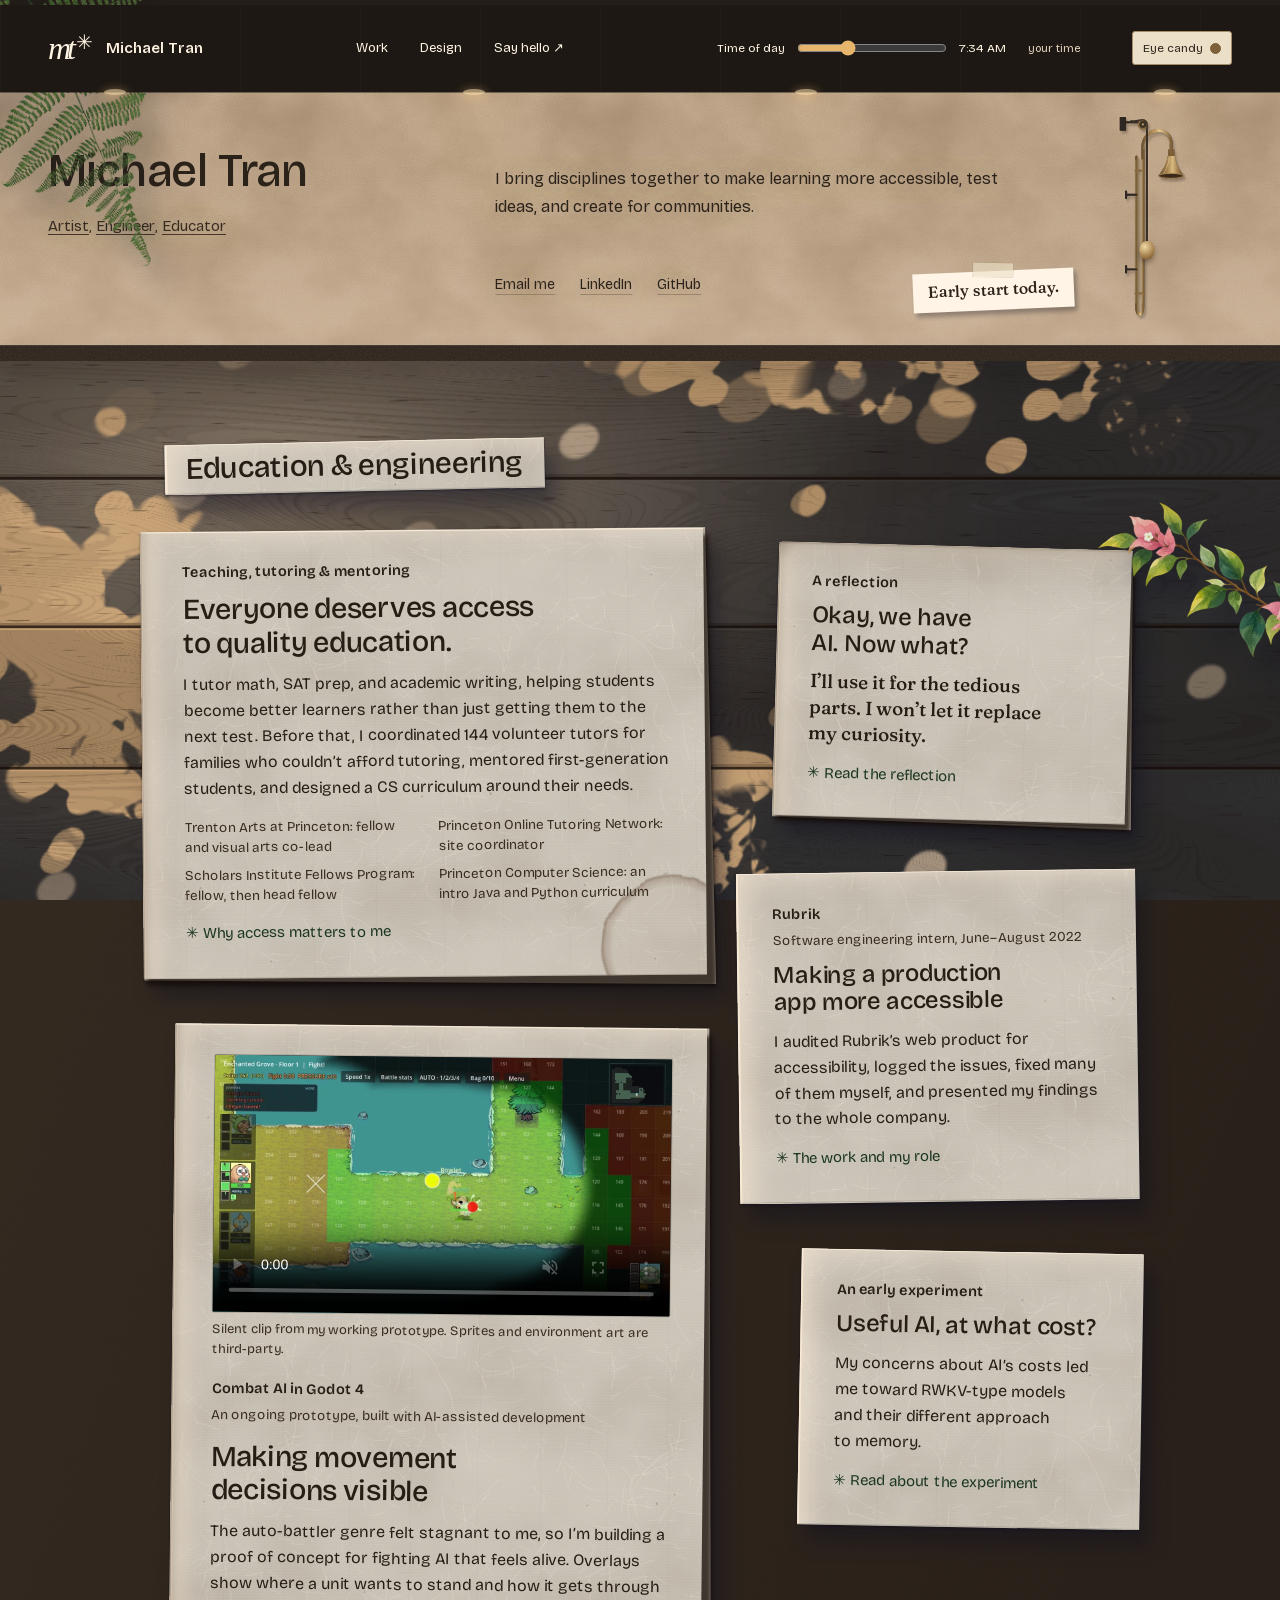
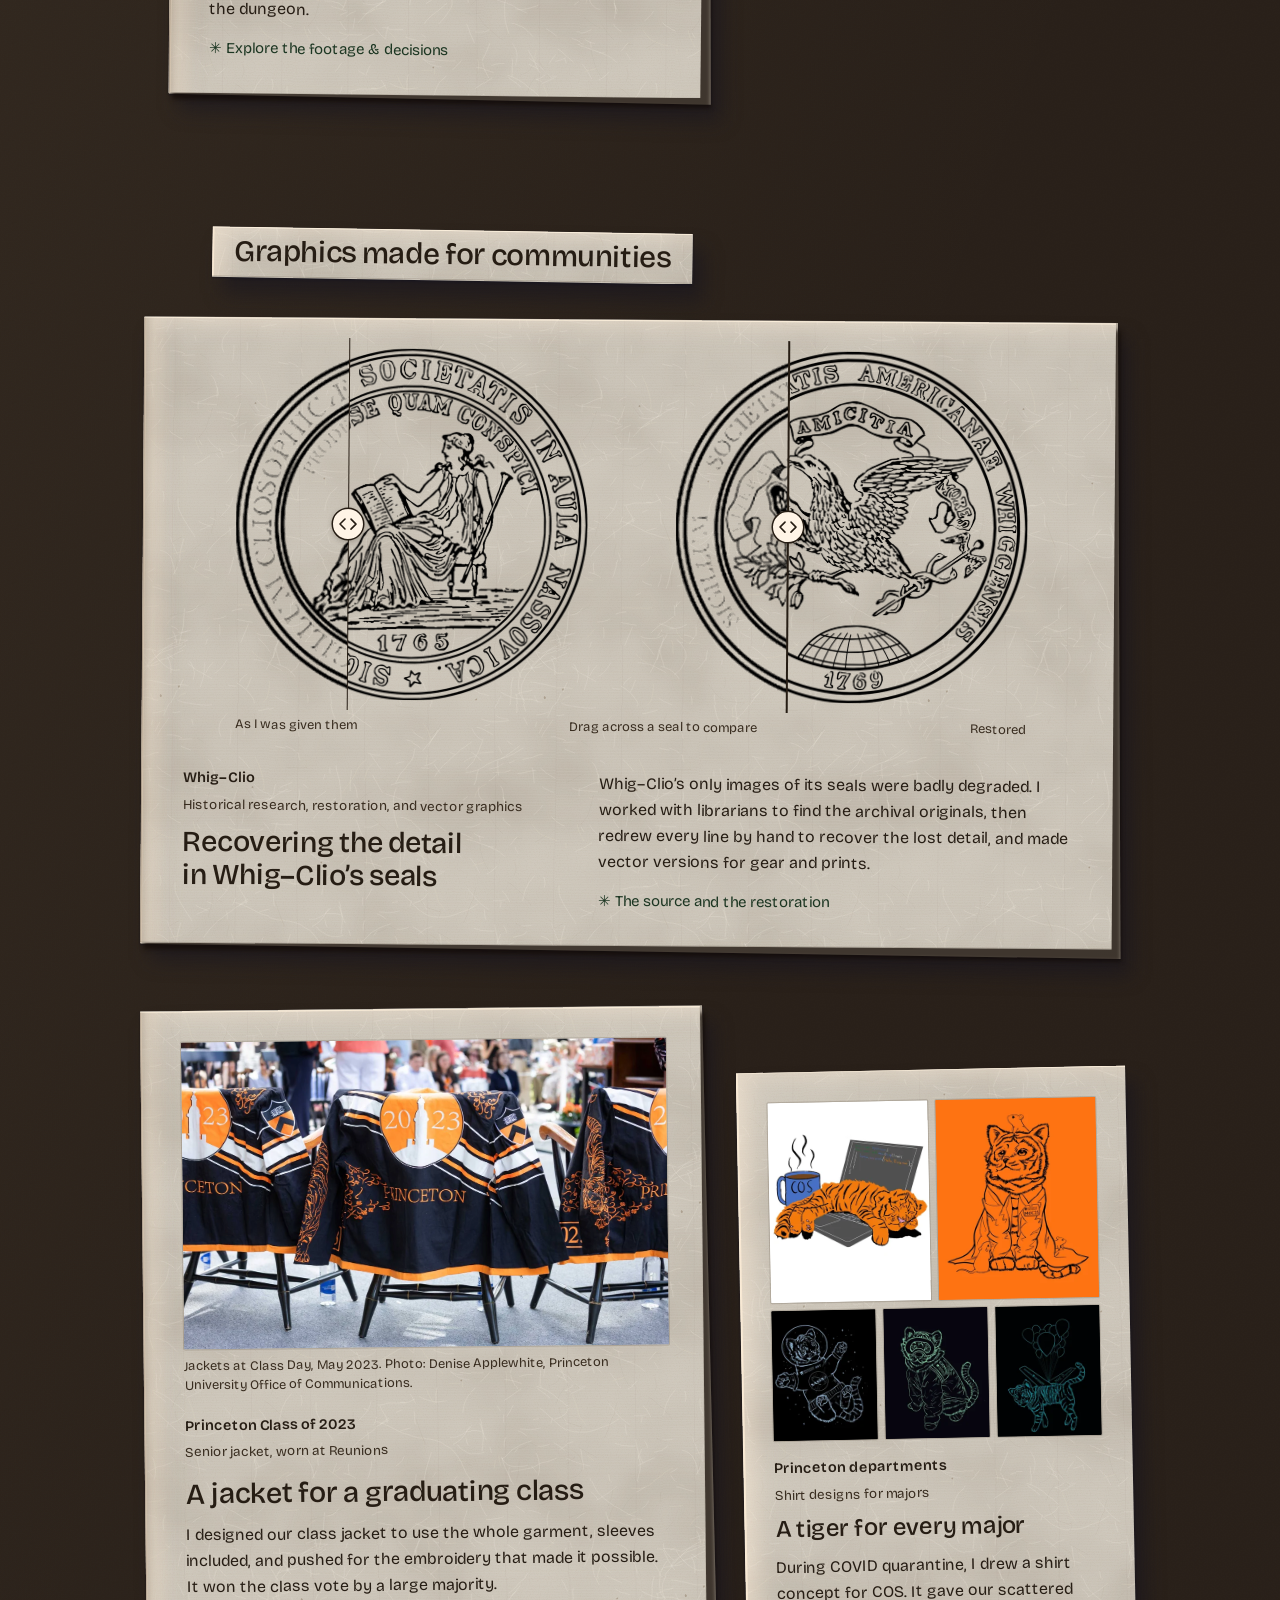
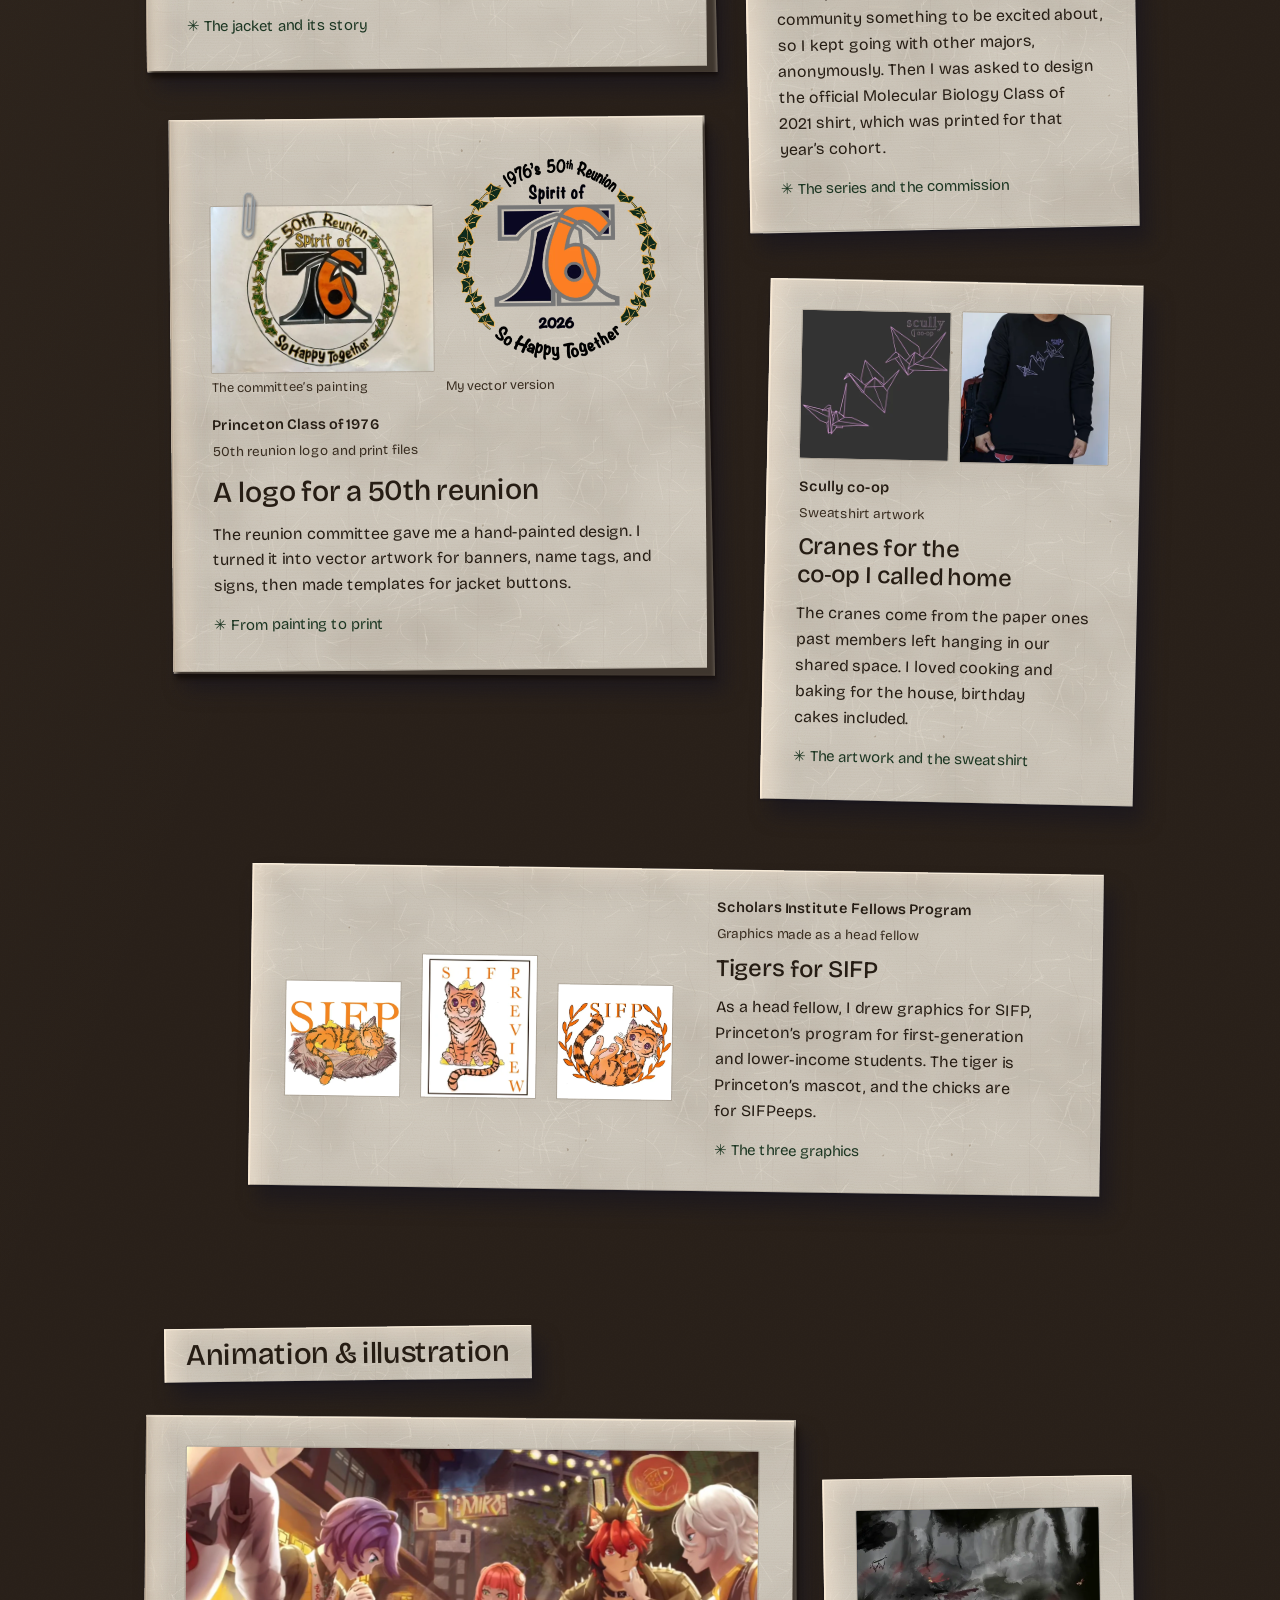
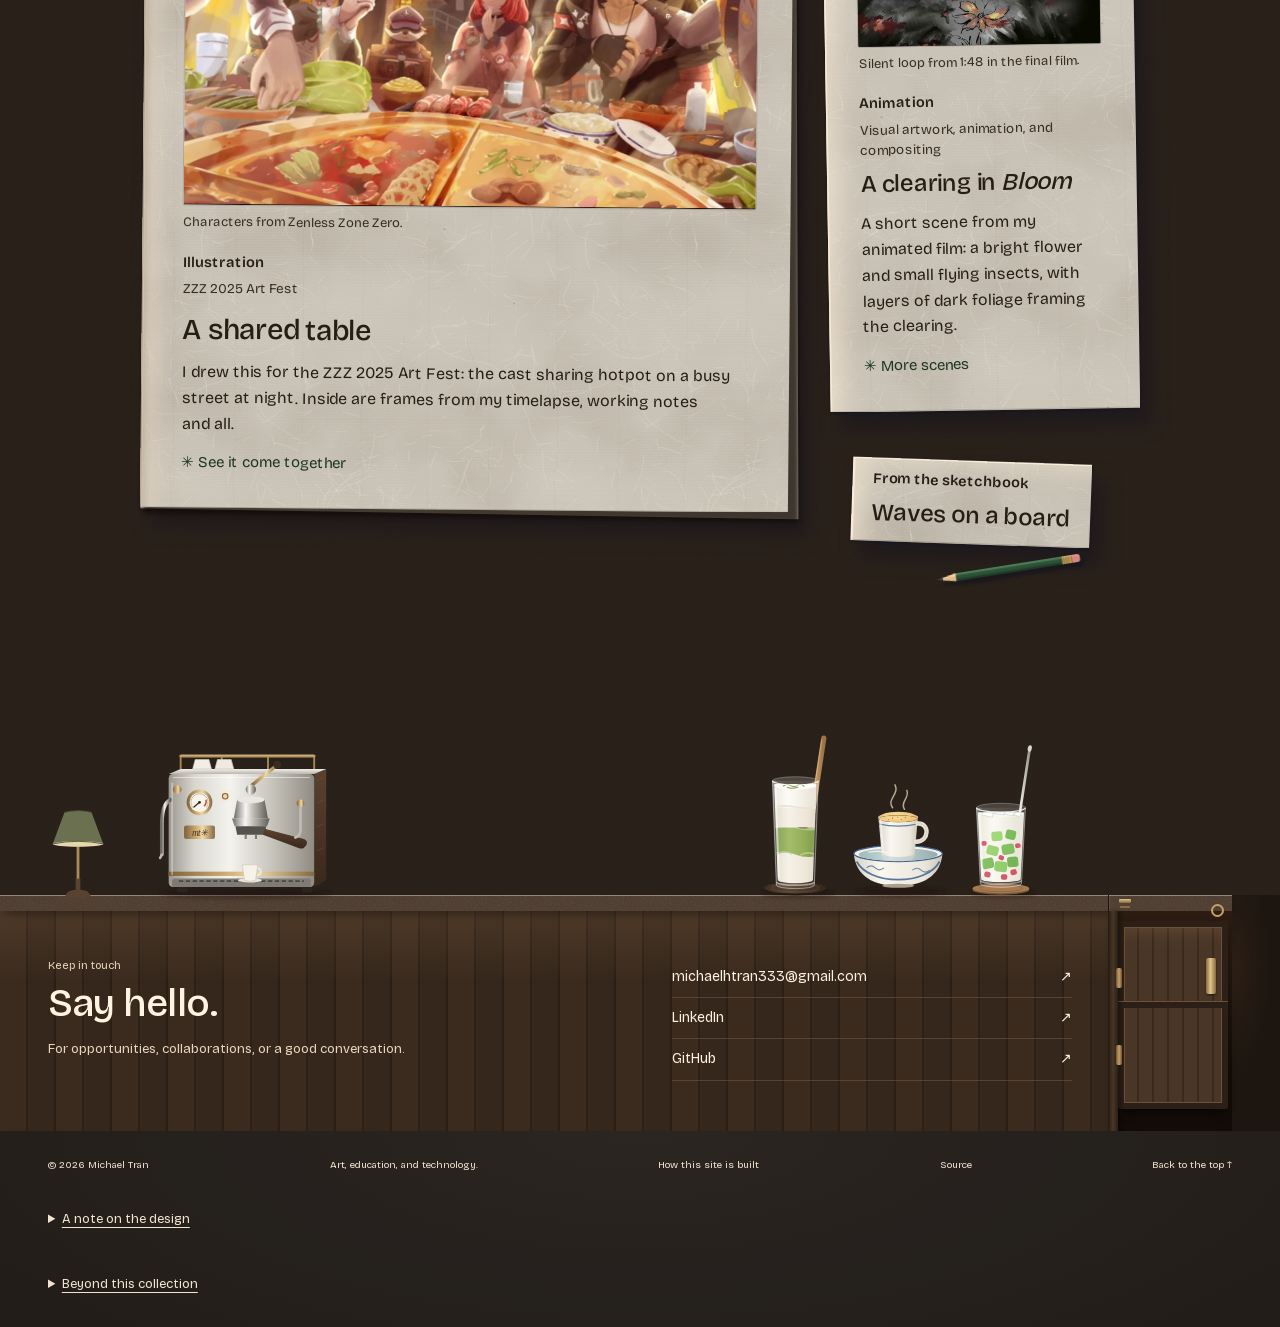
==== index.html @ 4518718c "Hold a line for the hello note so the table doesn't shift when it appears On phones the note sits in" ====
<!doctype html>
<html lang="en">
<head>
  <meta charset="utf-8">
  <meta name="viewport" content="width=device-width, initial-scale=1">
  <meta name="theme-color" content="#7a6248">
  <meta name="description" content="Michael Tran's corner of the internet. Explore artwork, combat AI design, and work to make quality education more accessible.">
  <title>Michael Tran — art, education, and technology</title>
  <link rel="canonical" href="https://mhtran3.github.io/">
  <meta property="og:type" content="website">
  <meta property="og:site_name" content="Michael Tran">
  <meta property="og:title" content="Michael Tran — art, education, and technology">
  <meta property="og:description" content="Michael Tran's corner of the internet. Explore artwork, combat AI design, and work to make quality education more accessible.">
  <meta property="og:url" content="https://mhtran3.github.io/">
  <meta property="og:image" content="https://mhtran3.github.io/assets/social-preview.jpg">
  <meta property="og:image:width" content="1200">
  <meta property="og:image:height" content="630">
  <meta property="og:image:alt" content="The homepage of Michael Tran’s site: the name on a café’s plaster wall, above papers laid out on a wooden table in dappled light.">
  <meta name="twitter:card" content="summary_large_image">
  <link rel="icon" href="assets/mark.svg" type="image/svg+xml">
  <link rel="preload" href="assets/fonts/bricolage-grotesque-latin.woff2" as="font" type="font/woff2" crossorigin>
  <script>document.documentElement.classList.add('js')</script>
  <link rel="stylesheet" href="home.css?v=946e9bce">
  <link rel="stylesheet" href="gallery.css?v=fd546465">
  <link rel="stylesheet" href="cafe.css?v=55a39f87">
  <script src="home.js?v=31272155" defer></script>
  <script src="lighting.js?v=ed8fa890" defer></script>
  <script src="cafe.js?v=bcce0801" defer></script>
</head>
<body class="cafe-interior" data-light="day">
  <a class="skip-link" href="#main">Skip to content</a>
  <div class="cafe-table" aria-hidden="true">
    <div class="ct-sun"></div>
    <div class="ct-light"><span class="sky-room"><span class="fleck fleck-soft"></span><span class="fleck fleck-a"></span><span class="fleck fleck-b"></span><span class="fleck fleck-c"></span></span></div>
    <div class="ct-pool"></div>
    <div class="ct-grain"></div>
  </div>
  <div class="canopy" aria-hidden="true">
    <div class="bough bough-jacaranda"><img src="assets/canopy-jacaranda.webp" alt="" width="527" height="642" decoding="async"></div>
    <div class="bough bough-bougainvillea"><img src="assets/canopy-bougainvillea.webp" alt="" width="900" height="600" decoding="async"></div>
  </div>
  <div class="cafe-ceiling">
  <span class="downlight" style="--x: 9%"></span><span class="downlight" style="--x: 37%"></span><span class="downlight" style="--x: 63%"></span><span class="downlight" style="--x: 91%"></span>
  <header class="site-header wrap">
    <a class="identity" href="#"><span class="monogram" aria-hidden="true">mt<span>✳</span></span><span>Michael Tran</span></a>
    <nav aria-label="Main navigation"><a href="#work">Work</a><a href="#graphics">Design</a><a href="#contact">Say hello <span aria-hidden="true">↗</span></a></nav>
    <div class="lighting-control" hidden><label for="cafe-time">Time of day</label><input type="range" id="cafe-time" min="0" max="1439" step="1" value="720" aria-describedby="cafe-time-label"><output id="cafe-time-label" for="cafe-time">12:00 PM</output><span class="time-slot"><span class="time-live">your time</span><button type="button" id="cafe-now">Back to now</button></span><button type="button" class="eye-candy" aria-pressed="true" hidden>Eye candy</button></div>
  </header>
  </div>

  <div class="portfolio-canvas">
  <main id="main" class="wrap">
    <section class="welcome" aria-labelledby="welcome-title">
      <span class="wall-light" aria-hidden="true"></span>
      <div><h1 id="welcome-title">Michael Tran</h1><p class="eyebrow role-links"><a href="#artist-work">Artist</a>, <a href="#engineer-work">Engineer</a>, <a href="#educator-work">Educator</a></p></div>
      <p class="welcome-copy">I bring disciplines together to make learning more accessible, test ideas, and create for communities.</p>
      <div class="wall-lamp">
        <div class="wall-lamp-light" aria-hidden="true"><span class="lamp-pool"></span><span class="lamp-shadow"><img src="assets/trombone-lamp.svg" alt="" width="160" height="400"></span><img class="lamp-body" src="assets/trombone-lamp.svg" alt="" width="160" height="400"><span class="lamp-mouth"></span></div>
        <div class="lamp-cord"><span class="cord-line" aria-hidden="true"></span><button type="button" class="cord-pull" aria-pressed="false"><span class="visually-hidden">Wall lamp</span></button></div>
      </div>
      <nav class="welcome-links" aria-label="Contact Michael"><a href="mailto:michaelhtran333@gmail.com">Email me</a><a href="https://www.linkedin.com/in/mhtranse/">LinkedIn</a><a href="https://github.com/mhtran3">GitHub</a></nav>
      <p class="wall-note" id="greeting"></p>
    </section>

    <div class="desk">
      <section class="desk-part" id="work" aria-labelledby="work-title">
        <div class="pp pp--label" style="--tilt: -1.2deg">
          <span class="pp-cast" aria-hidden="true"><span></span></span>
          <span class="pp-contact" aria-hidden="true"><span></span></span>
          <span class="pp-surface" aria-hidden="true"><span class="sky-pane"><span class="sky-room"><span class="fleck fleck-soft"></span><span class="fleck fleck-a"></span><span class="fleck fleck-b"></span><span class="fleck fleck-c"></span></span><span class="pool"></span></span><span class="pp-grain"></span><span class="pp-skin"></span></span>
          <div class="pp-content">
            <h2 class="desk-title" id="work-title">Education &amp; engineering</h2>
          </div>
        </div>
        <div class="desk-cols">
          <div class="desk-col desk-col--main">
            <article class="pp pp--folio" style="--tilt: -.5deg" id="educator-work" aria-labelledby="teaching-title">
              <span class="pp-cast" aria-hidden="true"><span></span></span>
              <span class="pp-contact" aria-hidden="true"><span></span></span>
              <span class="pp-back" aria-hidden="true"><span></span></span>
              <span class="pp-lift" aria-hidden="true"><span></span></span>
              <span class="pp-surface" aria-hidden="true"><span class="sky-pane"><span class="sky-room"><span class="fleck fleck-soft"></span><span class="fleck fleck-a"></span><span class="fleck fleck-b"></span><span class="fleck fleck-c"></span></span><span class="pool"></span></span><span class="pp-grain"><span class="pp-ring"></span></span><span class="pp-skin"></span></span>
              <div class="pp-content">
                <p class="kicker">Teaching, tutoring &amp; mentoring</p>
                <h3 id="teaching-title"><a class="pp-link" href="#teaching-story" data-story="teaching-story">Everyone deserves access to quality education.</a></h3>
                <p>I tutor math, SAT prep, and academic writing, helping students become better learners rather than just getting them to the next test. Before that, I coordinated 144 volunteer tutors for families who couldn’t afford tutoring, mentored first-generation students, and designed a CS curriculum around their needs.</p>
                <ul class="meta pp-roles">
                  <li>Trenton Arts at Princeton: fellow and visual arts co-lead</li>
                  <li>Princeton Online Tutoring Network: site coordinator</li>
                  <li>Scholars Institute Fellows Program: fellow, then head fellow</li>
                  <li>Princeton Computer Science: an intro Java and Python curriculum</li>
                </ul>
                <p class="pp-more" aria-hidden="true">✳ Why access matters to me</p>
              </div>
            </article>
            <article class="pp pp--folio" style="--tilt: .6deg" id="engineer-work" aria-labelledby="game-title">
              <span class="pp-cast" aria-hidden="true"><span></span></span>
              <span class="pp-contact" aria-hidden="true"><span></span></span>
              <span class="pp-back" aria-hidden="true"><span></span></span>
              <span class="pp-lift" aria-hidden="true"><span></span></span>
              <span class="pp-surface" aria-hidden="true"><span class="sky-pane"><span class="sky-room"><span class="fleck fleck-soft"></span><span class="fleck fleck-a"></span><span class="fleck fleck-b"></span><span class="fleck fleck-c"></span></span><span class="pool"></span></span><span class="pp-grain"></span><span class="pp-skin"></span></span>
              <div class="pp-content">
                <figure class="pp-media pp-live">
                  <video controls muted loop playsinline preload="none" data-autoplay="visible" width="960" height="540" poster="assets/dungeon-heatmap.webp" aria-label="Dungeon combat positioning heatmap demonstration"><source src="assets/media/dungeon-heatmap.mp4" type="video/mp4"><a href="assets/media/dungeon-heatmap.mp4">Open the heatmap video</a></video>
                  <figcaption>Silent clip from my working prototype. Sprites and environment art are third-party.</figcaption>
                </figure>
                <div class="pp-split">
                  <div>
                    <p class="kicker">Combat AI in Godot 4</p>
                    <p class="meta">An ongoing prototype, built with AI-assisted development</p>
                  </div>
                  <div>
                    <h3 id="game-title"><a class="pp-link" href="#game-story" data-story="game-story">Making movement decisions visible</a></h3>
                    <p>The auto-battler genre felt stagnant to me, so I’m building a proof of concept for fighting AI that feels alive. Overlays show where a unit wants to stand and how it gets through the dungeon.</p>
                    <p class="pp-more" aria-hidden="true">✳ Explore the footage &amp; decisions</p>
                  </div>
                </div>
              </div>
            </article>
          </div>
          <div class="desk-col desk-col--side">
            <article class="pp pp--note pp--quarter" style="--tilt: 1.5deg" aria-labelledby="perspective-title">
              <span class="pp-cast" aria-hidden="true"><span></span></span>
              <span class="pp-contact" aria-hidden="true"><span></span></span>
              <span class="pp-back pp-back--stack" aria-hidden="true"><span></span><span></span><span></span><span></span><span></span><span></span></span>
              <span class="pp-lift" aria-hidden="true"><span></span></span>
              <span class="pp-surface" aria-hidden="true"><span class="sky-pane"><span class="sky-room"><span class="fleck fleck-soft"></span><span class="fleck fleck-a"></span><span class="fleck fleck-b"></span><span class="fleck fleck-c"></span></span><span class="pool"></span></span><span class="pp-grain"></span><span class="pp-skin"></span></span>
              <div class="pp-content">
                <p class="kicker">A reflection</p>
                <h3 id="perspective-title"><a class="pp-link" href="#ai-story" data-story="ai-story">Okay, we have AI. Now&nbsp;what?</a></h3>
                <p class="pp-dek">I’ll use it for the tedious parts. I won’t let it replace my curiosity.</p>
                <p class="pp-more" aria-hidden="true">✳ Read the reflection</p>
              </div>
            </article>
            <article class="pp pp--card" style="--tilt: -.8deg" aria-labelledby="a11y-title">
              <span class="pp-cast" aria-hidden="true"><span></span></span>
              <span class="pp-contact" aria-hidden="true"><span></span></span>
              <span class="pp-surface" aria-hidden="true"><span class="sky-pane"><span class="sky-room"><span class="fleck fleck-soft"></span><span class="fleck fleck-a"></span><span class="fleck fleck-b"></span><span class="fleck fleck-c"></span></span><span class="pool"></span></span><span class="pp-grain"></span><span class="pp-skin"></span></span>
              <div class="pp-content">
                <p class="kicker">Rubrik</p>
                <p class="meta">Software engineering intern, June–August 2022</p>
                <h3 id="a11y-title"><a class="pp-link" href="#accessibility-story" data-story="accessibility-story">Making a production app more accessible</a></h3>
                <p>I audited Rubrik’s web product for accessibility, logged the issues, fixed many of them myself, and presented my findings to the whole company.</p>
                <p class="pp-more" aria-hidden="true">✳ The work and my role</p>
              </div>
            </article>
            <article class="pp pp--card pp--small" style="--tilt: 1deg" aria-labelledby="rwkv-title">
              <span class="pp-cast" aria-hidden="true"><span></span></span>
              <span class="pp-contact" aria-hidden="true"><span></span></span>
              <span class="pp-surface" aria-hidden="true"><span class="sky-pane"><span class="sky-room"><span class="fleck fleck-soft"></span><span class="fleck fleck-a"></span><span class="fleck fleck-b"></span><span class="fleck fleck-c"></span></span><span class="pool"></span></span><span class="pp-grain"></span><span class="pp-skin"></span></span>
              <div class="pp-content">
                <p class="kicker">An early experiment</p>
                <h3 id="rwkv-title"><a class="pp-link" href="#rwkv-story" data-story="rwkv-story">Useful AI, at what cost?</a></h3>
                <p>My concerns about AI’s costs led me toward RWKV-type models and their different approach to memory.</p>
                <p class="pp-more" aria-hidden="true">✳ Read about the experiment</p>
              </div>
            </article>
          </div>
        </div>
      </section>

      <section class="desk-part" id="graphics" aria-labelledby="graphics-title">
        <div class="pp pp--label" style="--tilt: .9deg">
          <span class="pp-cast" aria-hidden="true"><span></span></span>
          <span class="pp-contact" aria-hidden="true"><span></span></span>
          <span class="pp-surface" aria-hidden="true"><span class="sky-pane"><span class="sky-room"><span class="fleck fleck-soft"></span><span class="fleck fleck-a"></span><span class="fleck fleck-b"></span><span class="fleck fleck-c"></span></span><span class="pool"></span></span><span class="pp-grain"></span><span class="pp-skin"></span></span>
          <div class="pp-content">
            <h2 class="desk-title" id="graphics-title">Graphics made for communities</h2>
          </div>
        </div>
        <div class="desk-feature">
          <article class="pp pp--folio pp--feature" style="--tilt: .4deg" id="artist-work" aria-labelledby="seals-title">
            <span class="pp-cast" aria-hidden="true"><span></span></span>
            <span class="pp-contact" aria-hidden="true"><span></span></span>
            <span class="pp-back" aria-hidden="true"><span></span></span>
            <span class="pp-lift" aria-hidden="true"><span></span></span>
            <span class="pp-surface" aria-hidden="true"><span class="sky-pane"><span class="sky-room"><span class="fleck fleck-soft"></span><span class="fleck fleck-a"></span><span class="fleck fleck-b"></span><span class="fleck fleck-c"></span></span><span class="pool"></span></span><span class="pp-grain"></span><span class="pp-skin"></span></span>
            <div class="pp-content">
              <figure class="compare pp-media pp-live" style="--cut: 50%">
                <div class="compare-seals">
                  <div class="seal-cmp">
                    <img class="cmp-after" src="assets/clio-restored.webp" srcset="assets/clio-restored-720.webp 720w, assets/clio-restored.webp 1000w" sizes="auto, 100vw" alt="The restored Clio seal: a seated woman holding an open book, inside circular lettering." width="1000" height="1000" loading="lazy">
                    <img class="cmp-before" src="assets/seal-clio-before.webp" alt="The Clio seal as I was given it: soft, with the lettering and the figure's details blurred." width="480" height="480" loading="lazy">
                    <span class="cmp-line" aria-hidden="true"></span>
                  </div>
                  <div class="seal-cmp">
                    <img class="cmp-after" src="assets/whig-eagle-restored.webp" srcset="assets/whig-eagle-restored-720.webp 720w, assets/whig-eagle-restored.webp 999w" sizes="auto, 100vw" alt="The restored Whig seal: a bird with spread wings and ribbons, inside circular lettering." width="999" height="1000" loading="lazy">
                    <img class="cmp-before" src="assets/seal-whig-before.webp" alt="The Whig seal as I was given it: soft, with the ribbon lettering almost lost." width="480" height="480" loading="lazy">
                    <span class="cmp-line" aria-hidden="true"></span>
                  </div>
                </div>
                <input class="cmp-range" type="range" min="0" max="100" value="50" aria-label="Compare the seals as I was given them with my restorations">
                <figcaption><span>As I was given them</span><span class="cmp-hint">Drag across a seal to compare</span><span>Restored</span></figcaption>
              </figure>
              <div class="pp-words">
                <div>
                  <p class="kicker">Whig–Clio</p>
                  <p class="meta">Historical research, restoration, and vector graphics</p>
                  <h3 id="seals-title"><a class="pp-link" href="#seals-story" data-story="seals-story">Recovering the detail in Whig–Clio’s seals</a></h3>
                </div>
                <div>
                  <p>Whig–Clio’s only images of its seals were badly degraded. I worked with librarians to find the archival originals, then redrew every line by hand to recover the lost detail, and made vector versions for gear and prints.</p>
                  <p class="pp-more" aria-hidden="true">✳ The source and the restoration</p>
                </div>
              </div>
            </div>
          </article>
        </div>
        <div class="desk-cols">
          <div class="desk-col desk-col--main">
            <article class="pp pp--folio" style="--tilt: -.6deg" aria-labelledby="jacket-title">
              <span class="pp-cast" aria-hidden="true"><span></span></span>
              <span class="pp-contact" aria-hidden="true"><span></span></span>
              <span class="pp-back" aria-hidden="true"><span></span></span>
              <span class="pp-lift" aria-hidden="true"><span></span></span>
              <span class="pp-surface" aria-hidden="true"><span class="sky-pane"><span class="sky-room"><span class="fleck fleck-soft"></span><span class="fleck fleck-a"></span><span class="fleck fleck-b"></span><span class="fleck fleck-c"></span></span><span class="pool"></span></span><span class="pp-grain"></span><span class="pp-skin"></span></span>
              <div class="pp-content">
                <figure class="pp-media">
                  <img src="assets/jackets-class-day.webp" alt="Class of 2023 jackets draped over chairs at Class Day, showing orange tiger linework, ivy, diagonal stripes, and the back design." width="1200" height="759" loading="lazy">
                  <figcaption>Jackets at Class Day, May 2023. Photo: Denise Applewhite, Princeton University Office of Communications.</figcaption>
                </figure>
                <div class="pp-split">
                  <div>
                    <p class="kicker">Princeton Class of 2023</p>
                    <p class="meta">Senior jacket, worn at Reunions</p>
                  </div>
                  <div>
                    <h3 id="jacket-title"><a class="pp-link" href="#jacket-story" data-story="jacket-story">A jacket for a graduating class</a></h3>
                    <p>I designed our class jacket to use the whole garment, sleeves included, and pushed for the embroidery that made it possible. It won the class vote by a large majority.</p>
                    <p class="pp-more" aria-hidden="true">✳ The jacket and its story</p>
                  </div>
                </div>
              </div>
            </article>
            <article class="pp pp--folio" style="--tilt: -.5deg" aria-labelledby="reunion-title">
              <span class="pp-cast" aria-hidden="true"><span></span></span>
              <span class="pp-contact" aria-hidden="true"><span></span></span>
              <span class="pp-back" aria-hidden="true"><span></span></span>
              <span class="pp-lift" aria-hidden="true"><span></span></span>
              <span class="pp-surface" aria-hidden="true"><span class="sky-pane"><span class="sky-room"><span class="fleck fleck-soft"></span><span class="fleck fleck-a"></span><span class="fleck fleck-b"></span><span class="fleck fleck-c"></span></span><span class="pool"></span></span><span class="pp-grain"></span><span class="pp-skin"></span></span>
              <div class="pp-content">
                <div class="pp-pair pp-pair--captioned">
                  <figure><span class="pp-clip" aria-hidden="true"></span><img src="assets/reunion-painted.webp" srcset="assets/reunion-painted-480.webp 480w, assets/reunion-painted.webp 1100w" sizes="auto, 100vw" alt="The committee’s hand-painted logo: an interlocking 76 in black and orange, gold-outlined lettering, and green ivy." width="1100" height="825" loading="lazy"><figcaption>The committee’s painting</figcaption></figure>
                  <figure><img src="assets/reunion-logo.webp" alt="The vector logo: the interlocking 76 in navy and orange, ringed by ivy, with “1976’s 50th Reunion,” “Spirit of,” “2026,” and “So Happy Together.”" width="760" height="760" loading="lazy"><figcaption>My vector version</figcaption></figure>
                </div>
                <div class="pp-split">
                  <div>
                    <p class="kicker">Princeton Class of 1976</p>
                    <p class="meta">50th reunion logo and print files</p>
                  </div>
                  <div>
                    <h3 id="reunion-title"><a class="pp-link" href="#reunion-story" data-story="reunion-story">A logo for a 50th reunion</a></h3>
                    <p>The reunion committee gave me a hand-painted design. I turned it into vector artwork for banners, name tags, and signs, then made templates for jacket buttons.</p>
                    <p class="pp-more" aria-hidden="true">✳ From painting to print</p>
                  </div>
                </div>
              </div>
            </article>
          </div>
          <div class="desk-col desk-col--side desk-col--low">
            <article class="pp pp--card" style="--tilt: -1.1deg" aria-labelledby="apparel-title">
              <span class="pp-cast" aria-hidden="true"><span></span></span>
              <span class="pp-contact" aria-hidden="true"><span></span></span>
              <span class="pp-surface" aria-hidden="true"><span class="sky-pane"><span class="sky-room"><span class="fleck fleck-soft"></span><span class="fleck fleck-a"></span><span class="fleck fleck-b"></span><span class="fleck fleck-c"></span></span><span class="pool"></span></span><span class="pp-grain"></span><span class="pp-skin"></span></span>
              <div class="pp-content">
                <div class="pp-tigers">
                  <img src="assets/tiger-cos.webp" srcset="assets/tiger-cos-360.webp 360w, assets/tiger-cos.webp 720w" sizes="auto, 100vw" alt="COS: a tiger asleep across an open laptop, beside a steaming COS mug." width="720" height="720" loading="lazy">
                  <img src="assets/tiger-ast.webp" srcset="assets/tiger-ast-240.webp 240w, assets/tiger-ast.webp 576w" sizes="auto, 100vw" alt="AST: a tiger cub floating in a space suit with a NASSAU patch, drawn in pale blue line on black." width="576" height="720" loading="lazy">
                  <img src="assets/tiger-chm.webp" srcset="assets/tiger-chm-240.webp 240w, assets/tiger-chm.webp 576w" sizes="auto, 100vw" alt="CHM: a tiger cub in lab goggles and a lab coat, drawn in green line on black." width="576" height="720" loading="lazy">
                  <img src="assets/tiger-mae.webp" srcset="assets/tiger-mae-240.webp 240w, assets/tiger-mae.webp 576w" sizes="auto, 100vw" alt="MAE: a tiger lifted by a bunch of balloons, drawn in teal line on black." width="576" height="720" loading="lazy">
                  <img src="assets/mol-shirt.webp" srcset="assets/mol-shirt-360.webp 360w, assets/mol-shirt.webp 800w" sizes="auto, 100vw" alt="MOL: the printed design, a tiger in a lab coat marked MOL21 with mice beside it, drawn in black on orange." width="800" height="1000" loading="lazy">
                </div>
                <p class="kicker">Princeton departments</p>
                <p class="meta">Shirt designs for majors</p>
                <h3 id="apparel-title"><a class="pp-link" href="#apparel-story" data-story="apparel-story">A tiger for every major</a></h3>
                <p>During COVID quarantine, I drew a shirt concept for COS. It gave our scattered community something to be excited about, so I kept going with other majors, anonymously. Then I was asked to design the official Molecular Biology Class of 2021 shirt, which was printed for that year’s cohort.</p>
                <p class="pp-more" aria-hidden="true">✳ The series and the commission</p>
              </div>
            </article>
            <article class="pp pp--card" style="--tilt: 1.2deg" aria-labelledby="scully-title">
              <span class="pp-cast" aria-hidden="true"><span></span></span>
              <span class="pp-contact" aria-hidden="true"><span></span></span>
              <span class="pp-surface" aria-hidden="true"><span class="sky-pane"><span class="sky-room"><span class="fleck fleck-soft"></span><span class="fleck fleck-a"></span><span class="fleck fleck-b"></span><span class="fleck fleck-c"></span></span><span class="pool"></span></span><span class="pp-grain"></span><span class="pp-skin"></span></span>
              <div class="pp-content">
                <div class="pp-pair">
                  <img src="assets/scully-cranes.webp" srcset="assets/scully-cranes-360.webp 360w, assets/scully-cranes.webp 1100w" sizes="auto, 100vw" alt="The Scully co-op artwork: pink origami cranes and lettering." width="1100" height="1100" loading="lazy">
                  <img src="assets/scully-printed.webp" srcset="assets/scully-printed-360.webp 360w, assets/scully-printed.webp 990w" sizes="auto, 100vw" alt="The crane design printed across a dark sweatshirt." width="990" height="1000" loading="lazy">
                </div>
                <p class="kicker">Scully co-op</p>
                <p class="meta">Sweatshirt artwork</p>
                <h3 id="scully-title"><a class="pp-link" href="#scully-story" data-story="scully-story">Cranes for the co‑op I called home</a></h3>
                <p>The cranes come from the paper ones past members left hanging in our shared space. I loved cooking and baking for the house, birthday cakes included.</p>
                <p class="pp-more" aria-hidden="true">✳ The artwork and the sweatshirt</p>
              </div>
            </article>
          </div>
        </div>
        <div class="desk-coda">
          <article class="pp pp--card pp--band" style="--tilt: .8deg" aria-labelledby="sifp-title">
            <span class="pp-cast" aria-hidden="true"><span></span></span>
            <span class="pp-contact" aria-hidden="true"><span></span></span>
            <span class="pp-surface" aria-hidden="true"><span class="sky-pane"><span class="sky-room"><span class="fleck fleck-soft"></span><span class="fleck fleck-a"></span><span class="fleck fleck-b"></span><span class="fleck fleck-c"></span></span><span class="pool"></span></span><span class="pp-grain"></span><span class="pp-skin"></span></span>
            <div class="pp-content">
              <div class="pp-marks pp-marks--sifp">
                <img src="assets/sifp-nest.webp" srcset="assets/sifp-nest-360.webp 360w, assets/sifp-nest.webp 720w" sizes="auto, 100vw" alt="A tiger cub asleep in a nest with yellow chicks tucked around it, under large orange letters reading SIFP." width="720" height="720" loading="lazy">
                <img src="assets/sifp-preview.webp" srcset="assets/sifp-preview-288.webp 288w, assets/sifp-preview.webp 576w" sizes="auto, 100vw" alt="A tiger cub sitting with a yellow chick on its head and more at its feet, framed by the words SIF Preview." width="576" height="720" loading="lazy">
                <img src="assets/sifp-laurel.webp" srcset="assets/sifp-laurel-360.webp 360w, assets/sifp-laurel.webp 720w" sizes="auto, 100vw" alt="A tiger cub tumbling on its back inside an orange laurel wreath, beneath the letters SIFP." width="720" height="720" loading="lazy">
              </div>
              <div>
                <p class="kicker">Scholars Institute Fellows Program</p>
                <p class="meta">Graphics made as a head fellow</p>
                <h3 id="sifp-title"><a class="pp-link" href="#sifp-story" data-story="sifp-story">Tigers for SIFP</a></h3>
                <p>As a head fellow, I drew graphics for SIFP, Princeton’s program for first-generation and lower-income students. The tiger is Princeton’s mascot, and the chicks are for SIFPeeps.</p>
                <p class="pp-more" aria-hidden="true">✳ The three graphics</p>
              </div>
            </div>
          </article>
        </div>
      </section>

      <section class="desk-part" id="artwork" aria-labelledby="artwork-title">
        <div class="pp pp--label" style="--tilt: -.7deg">
          <span class="pp-cast" aria-hidden="true"><span></span></span>
          <span class="pp-contact" aria-hidden="true"><span></span></span>
          <span class="pp-surface" aria-hidden="true"><span class="sky-pane"><span class="sky-room"><span class="fleck fleck-soft"></span><span class="fleck fleck-a"></span><span class="fleck fleck-b"></span><span class="fleck fleck-c"></span></span><span class="pool"></span></span><span class="pp-grain"></span><span class="pp-skin"></span></span>
          <div class="pp-content">
            <h2 class="desk-title" id="artwork-title">Animation &amp; illustration</h2>
          </div>
        </div>
        <div class="desk-cols desk-cols--wide">
          <div class="desk-col desk-col--main">
            <article class="pp pp--folio" style="--tilt: .5deg" aria-labelledby="hotpot-title">
              <span class="pp-cast" aria-hidden="true"><span></span></span>
              <span class="pp-contact" aria-hidden="true"><span></span></span>
              <span class="pp-back" aria-hidden="true"><span></span></span>
              <span class="pp-lift" aria-hidden="true"><span></span></span>
              <span class="pp-surface" aria-hidden="true"><span class="sky-pane"><span class="sky-room"><span class="fleck fleck-soft"></span><span class="fleck fleck-a"></span><span class="fleck fleck-b"></span><span class="fleck fleck-c"></span></span><span class="pool"></span></span><span class="pp-grain"></span><span class="pp-skin"></span></span>
              <div class="pp-content">
                <figure class="pp-media">
                  <img src="assets/hotpot.webp" alt="Game characters share hotpot around a crowded table, framed by warm light and a detailed night-time street." width="1280" height="802" loading="lazy">
                  <figcaption>Characters from Zenless Zone Zero.</figcaption>
                </figure>
                <div class="pp-split">
                  <div>
                    <p class="kicker">Illustration</p>
                    <p class="meta">ZZZ 2025 Art Fest</p>
                  </div>
                  <div>
                    <h3 id="hotpot-title"><a class="pp-link" href="#hotpot-story" data-story="hotpot-story">A shared table</a></h3>
                    <p>I drew this for the ZZZ 2025 Art Fest: the cast sharing hotpot on a busy street at night. Inside are frames from my timelapse, working notes and all.</p>
                    <p class="pp-more" aria-hidden="true">✳ See it come together</p>
                  </div>
                </div>
              </div>
            </article>
          </div>
          <div class="desk-col desk-col--side desk-col--low">
            <article class="pp pp--card" style="--tilt: -.9deg" aria-labelledby="bloom-title">
              <span class="pp-cast" aria-hidden="true"><span></span></span>
              <span class="pp-contact" aria-hidden="true"><span></span></span>
              <span class="pp-surface" aria-hidden="true"><span class="sky-pane"><span class="sky-room"><span class="fleck fleck-soft"></span><span class="fleck fleck-a"></span><span class="fleck fleck-b"></span><span class="fleck fleck-c"></span></span><span class="pool"></span></span><span class="pp-grain"></span><span class="pp-skin"></span></span>
              <div class="pp-content">
                <figure class="pp-media pp-live">
                  <video controls muted loop playsinline preload="none" data-autoplay="visible" width="960" height="540" poster="assets/bloom-clearing-loop.webp" aria-label="Bloom: an orange flower and small flying insects in a painted forest clearing"><source src="assets/media/bloom-clearing.mp4" type="video/mp4"><a href="assets/media/bloom-clearing.mp4">Open the video</a></video>
                  <figcaption>Silent loop from 1:48 in the final film.</figcaption>
                </figure>
                <p class="kicker">Animation</p>
                <p class="meta">Visual artwork, animation, and compositing</p>
                <h3 id="bloom-title"><a class="pp-link" href="#bloom-story" data-story="bloom-story">A clearing in <em>Bloom</em></a></h3>
                <p>A short scene from my animated film: a bright flower and small flying insects, with layers of dark foliage framing the clearing.</p>
                <p class="pp-more" aria-hidden="true">✳ More scenes</p>
              </div>
            </article>
            <article class="pp pp--slip" style="--tilt: 2deg" aria-labelledby="sketch-title">
              <span class="pp-pencil" aria-hidden="true"></span>
              <span class="pp-cast" aria-hidden="true"><span></span></span>
              <span class="pp-contact" aria-hidden="true"><span></span></span>
              <span class="pp-surface" aria-hidden="true"><span class="sky-pane"><span class="sky-room"><span class="fleck fleck-soft"></span><span class="fleck fleck-a"></span><span class="fleck fleck-b"></span><span class="fleck fleck-c"></span></span><span class="pool"></span></span><span class="pp-grain"></span><span class="pp-skin"></span></span>
              <div class="pp-content">
                <p class="kicker">From the sketchbook</p>
                <h3 id="sketch-title"><a class="pp-link" href="#illustration-story" data-story="illustration-story">Waves on a board</a></h3>
              </div>
            </article>
          </div>
        </div>
      </section>
    </div>

    <section id="contact" class="contact counter" aria-labelledby="contact-title">
      <div class="counter-top">
        <div class="counter-dog" aria-hidden="true"></div>
        <div class="counter-cub" aria-hidden="true"><img src="assets/cub-peek.webp" alt="" width="260" height="236"></div>
        <button type="button" class="table-lamp" aria-pressed="false"><span class="lamp-glow" aria-hidden="true"></span><span class="lamp-bulb" aria-hidden="true"></span><img src="assets/cafe-lamp.svg" alt="" width="128" height="200"><span class="visually-hidden">Table lamp</span></button>
        <div class="counter-espresso">
          <svg class="espresso" viewBox="0 0 250 210" aria-hidden="true">
            <!-- A single-group lever-top espresso machine: brushed steel, walnut side panel and brass
                 trim to match the trombone lamp, with a small "mt" nameplate as the café's own. -->
            <defs>
              <linearGradient id="e-steel" x1="0" x2="1"><stop offset="0" stop-color="#9b978f"/><stop offset=".18" stop-color="#d9d7d0"/><stop offset=".42" stop-color="#f4f3ee"/><stop offset=".7" stop-color="#c9c6be"/><stop offset="1" stop-color="#8f8b83"/></linearGradient>
              <linearGradient id="e-steel-v" x1="0" y1="0" x2="0" y2="1"><stop offset="0" stop-color="#f1f0eb"/><stop offset="1" stop-color="#b9b5ac"/></linearGradient>
              <linearGradient id="e-chrome" x1="0" x2="1"><stop offset="0" stop-color="#6e6b66"/><stop offset=".35" stop-color="#f7f6f2"/><stop offset=".55" stop-color="#c3c0b9"/><stop offset="1" stop-color="#5f5c57"/></linearGradient>
              <linearGradient id="e-brass" x1="0" x2="1"><stop offset="0" stop-color="#7d6039"/><stop offset=".45" stop-color="#d9b77c"/><stop offset=".6" stop-color="#f0d9a6"/><stop offset="1" stop-color="#86683f"/></linearGradient>
              <linearGradient id="e-walnut" x1="0" y1="0" x2="0" y2="1"><stop offset="0" stop-color="#5b4130"/><stop offset="1" stop-color="#3a281c"/></linearGradient>
              <radialGradient id="e-crema" cx=".45" cy=".4" r=".7"><stop offset="0" stop-color="#d49a5e"/><stop offset="1" stop-color="#8f5a31"/></radialGradient>
              <clipPath id="shot-cup"><path d="M116 168L118.5 186Q125 188.5 131.5 186L134 168Z"/></clipPath>
              <filter id="e-soft" x="-20%" y="-50%" width="140%" height="200%"><feGaussianBlur stdDeviation="2.4"/></filter>
            </defs>
            <ellipse cx="120" cy="201" rx="100" ry="6" fill="#1a110b" opacity=".4" filter="url(#e-soft)"/>
            <!-- feet -->
            <path d="M40 192h12v8H40zM186 192h12v8h-12z" fill="#2a2420"/>
            <!-- walnut side panel, seen at a slight angle -->
            <path d="M200 62L214 56V186L200 194Z" fill="url(#e-walnut)"/>
            <path d="M203 70L211 66M203 96L211 92M203 124L211 120M203 152L211 148" stroke="#6e5240" stroke-width="1" opacity=".6"/>
            <!-- body -->
            <rect x="30" y="62" width="170" height="132" rx="5" fill="url(#e-steel)"/>
            <path d="M30 62H200L214 56H44Z" fill="url(#e-steel-v)"/>
            <path d="M35 66H195" stroke="#fff" stroke-opacity=".6"/>
            <!-- cup warmer gallery with two cups resting upside down -->
            <path d="M44 56V41M200 56V41M92 56V41M146 56V41" stroke="#a9884f" stroke-width="2.2"/>
            <path d="M44 41H200" stroke="#b8955e" stroke-width="3.2" stroke-linecap="round"/>
            <path d="M44 39.8H200" stroke="#f0d9a6" stroke-width="1" opacity=".7"/>
            <path d="M58 56l3-11h16l3 11z" fill="#f2eee5" stroke="#cfc8b9" stroke-width=".8"/>
            <path d="M84 56l3-11h16l3 11z" fill="#efeae0" stroke="#cfc8b9" stroke-width=".8"/>
            <!-- pressure gauge -->
            <circle cx="66" cy="95" r="15" fill="url(#e-brass)"/>
            <circle cx="66" cy="95" r="11.5" fill="#f8f4ea"/>
            <path d="M58 101A10 10 0 1 1 74 101" fill="none" stroke="#b9b0a0" stroke-width="1"/>
            <path d="M71.5 99.5A8 8 0 0 0 73.6 92" fill="none" stroke="#b74a3a" stroke-width="1.6"/>
            <g class="gauge-needle"><path d="M66 95L59.5 100.5" stroke="#2a2420" stroke-width="1.4" stroke-linecap="round"/></g>
            <circle cx="66" cy="95" r="1.6" fill="#2a2420"/>
            <!-- nameplate -->
            <rect x="48" y="122" width="36" height="16" rx="2.5" fill="url(#e-brass)"/>
            <text x="66" y="134" text-anchor="middle" font-family="Georgia, serif" font-style="italic" font-size="11" fill="#4a3826" letter-spacing="-1">mt✳</text>
            <!-- steam wand and knob on the left -->
            <circle cx="40" cy="80" r="5" fill="url(#e-brass)"/>
            <path d="M32 92C24 96 22 106 22 120V156" fill="none" stroke="url(#e-chrome)" stroke-width="4.4" stroke-linecap="round"/>
            <!-- group head with a brass lever -->
            <g class="lever"><path d="M126 76L156 52" stroke="url(#e-brass)" stroke-width="4" stroke-linecap="round"/><circle cx="157" cy="51" r="4.5" fill="#3b2a1f"/></g>
            <path d="M110 92h32l4 22h-40z" fill="url(#e-chrome)"/>
            <ellipse cx="126" cy="92" rx="16" ry="4" fill="#e9e7e1"/>
            <circle cx="126" cy="80" r="6" fill="url(#e-chrome)"/>
            <path d="M104 114h44l-3 9h-38z" fill="url(#e-chrome)"/>
            <!-- portafilter with a wooden handle reaching toward you -->
            <path d="M108 123h36l-2 10h-32z" fill="#55524d"/>
            <path d="M142 126L188 138Q193 140 191 145L188 148Q186 150 181 148L140 133Z" fill="url(#e-walnut)"/>
            <path d="M120 133v5M132 133v5" stroke="#7d7a74" stroke-width="2.4"/>
            <!-- the shot: two streams, then the cup fills -->
            <g class="shot-stream" opacity="0"><path d="M120.5 138V172M131.5 138V172" stroke="#5a3218" stroke-width="1.6" stroke-linecap="round"/></g>
            <rect x="30" y="176" width="170" height="5" fill="url(#e-brass)"/>
            <!-- drip tray and cup -->
            <rect x="34" y="184" width="162" height="10" rx="2" fill="#7f7b74"/>
            <path d="M42 187h146" stroke="#4a4743" stroke-width="2" stroke-dasharray="5 3"/>
            <ellipse cx="125" cy="186" rx="14" ry="2.6" fill="#ece6d8"/>
            <path d="M116 168L118.5 186Q125 188.5 131.5 186L134 168Z" fill="#f6f2ea" stroke="#cfc6b4" stroke-width=".8"/>
            <g clip-path="url(#shot-cup)"><rect class="shot-fill" x="112" y="168" width="26" height="22" fill="#4a2a15" transform="translate(0 22)"/></g>
            <ellipse class="shot-crema" cx="125" cy="168.5" rx="8.8" ry="1.6" fill="url(#e-crema)" opacity="0"/>
            <path d="M134 172C139 172 139 180 133.2 180" fill="none" stroke="#efe9dd" stroke-width="2.2"/>
            <path d="M34 72V180" stroke="#fff" stroke-width="2" opacity=".35"/>
            <!-- brass trim, hot-water tap, and a small warm indicator lamp -->
            <path d="M184 100V128Q184 134 178 136" fill="none" stroke="#bdbab3" stroke-width="3.4" stroke-linecap="round"/>
            <circle cx="184" cy="96" r="4.4" fill="url(#e-brass)"/>
            <circle class="ready-light" cx="96" cy="88" r="3.2" fill="#ffb24d"/>
            <circle cx="96" cy="88" r="3.2" fill="none" stroke="#7d6039" stroke-width="1.2"/>
            <path d="M22 156l-2 4" stroke="#bdbab3" stroke-width="3" stroke-linecap="round"/>
          </svg>
          <button type="button" class="pull-shot"><span class="visually-hidden">Pull a shot of espresso</span></button>
        </div>
        <div class="counter-drinks">
          <svg class="drinks" viewBox="0 0 430 210" aria-hidden="true">
            <!-- Three things from a Vietnamese café, drawn at one eye level with light from the window
                 on the left: iced matcha latte, egg coffee kept warm in a bowl of hot water, and chè
                 with pandan jelly, red water-chestnut "rubies" and coconut milk over crushed ice. -->
            <defs>
              <linearGradient id="d-milk" x1="0" x2="1"><stop offset="0" stop-color="#ddd4c1"/><stop offset=".35" stop-color="#f5f0e5"/><stop offset=".75" stop-color="#ece5d6"/><stop offset="1" stop-color="#d6ccb8"/></linearGradient>
              <linearGradient id="d-matcha" x1="0" x2="1"><stop offset="0" stop-color="#6f8d3c"/><stop offset=".38" stop-color="#9ab75c"/><stop offset=".75" stop-color="#8aa64d"/><stop offset="1" stop-color="#668236"/></linearGradient>
              <linearGradient id="d-foam" x1="0" x2="1"><stop offset="0" stop-color="#e9e3d6"/><stop offset=".35" stop-color="#fdfbf6"/><stop offset="1" stop-color="#e4ddcd"/></linearGradient>
              <linearGradient id="d-glass" x1="0" x2="1"><stop offset="0" stop-color="#fff" stop-opacity=".55"/><stop offset=".12" stop-color="#fff" stop-opacity=".12"/><stop offset=".8" stop-color="#fff" stop-opacity=".04"/><stop offset="1" stop-color="#fff" stop-opacity=".22"/></linearGradient>
              <linearGradient id="d-straw" x1="0" x2="1"><stop offset="0" stop-color="#a5794a"/><stop offset=".4" stop-color="#d4ad78"/><stop offset="1" stop-color="#9c7144"/></linearGradient>
              <linearGradient id="d-ceramic" x1="0" x2="1"><stop offset="0" stop-color="#d9d3c6"/><stop offset=".3" stop-color="#faf7f0"/><stop offset=".8" stop-color="#ebe6db"/><stop offset="1" stop-color="#cbc4b5"/></linearGradient>
              <radialGradient id="d-egg" cx=".42" cy=".4" r=".7"><stop offset="0" stop-color="#f8dc9c"/><stop offset=".7" stop-color="#ecc479"/><stop offset="1" stop-color="#d9a85e"/></radialGradient>
              <linearGradient id="d-water" x1="0" x2="1"><stop offset="0" stop-color="#9fb9b9"/><stop offset=".4" stop-color="#c7dad6"/><stop offset="1" stop-color="#93adad"/></linearGradient>
              <linearGradient id="d-coconut" x1="0" x2="1"><stop offset="0" stop-color="#e2ddcf"/><stop offset=".35" stop-color="#faf8f1"/><stop offset="1" stop-color="#e0dacb"/></linearGradient>
              <linearGradient id="d-wood" x1="0" x2="1"><stop offset="0" stop-color="#3c2c20"/><stop offset=".4" stop-color="#5a4433"/><stop offset="1" stop-color="#33251b"/></linearGradient>
              <linearGradient id="d-steel" x1="0" x2="1"><stop offset="0" stop-color="#8d8a84"/><stop offset=".45" stop-color="#e9e7e1"/><stop offset="1" stop-color="#9b978f"/></linearGradient>
              <filter id="d-soft" x="-20%" y="-50%" width="140%" height="200%"><feGaussianBlur stdDeviation="2.4"/></filter>
              <clipPath id="matcha-inside"><path d="M43.2 60L47.8 183.5A22.2 3.9 0 0 0 92.2 183.5L96.8 60Z"/></clipPath>
              <clipPath id="matcha-level"><rect class="matcha-level" x="30" y="62" width="80" height="140"/></clipPath>
              <clipPath id="che-inside"><path d="M300.5 94L305 182A25 4.4 0 0 0 355 182L359.5 94Z"/></clipPath>
              <clipPath id="che-level"><rect class="che-level" x="290" y="98" width="80" height="100"/></clipPath>
              <clipPath id="cup-top"><ellipse cx="200" cy="106" rx="24.6" ry="4.4"/></clipPath>
            </defs>

            <!-- Shadows on the counter, cast away from the window light. -->
            <g fill="#1a110b" opacity=".38" filter="url(#d-soft)">
              <ellipse cx="74" cy="200" rx="46" ry="5.5"/><ellipse cx="204" cy="198" rx="58" ry="6"/><ellipse cx="334" cy="200" rx="40" ry="5"/>
            </g>

            <!-- Iced matcha latte on a dark wooden coaster -->
            <g class="matcha">
              <ellipse cx="70" cy="196" rx="40" ry="7" fill="#251a13"/>
              <ellipse cx="70" cy="193.5" rx="40" ry="7" fill="url(#d-wood)"/>
              <ellipse cx="70" cy="193.5" rx="30" ry="5" fill="none" stroke="#6a5240" stroke-width=".9" opacity=".7"/>
              <ellipse cx="70" cy="58" rx="29" ry="5.2" fill="#f3f1ea" fill-opacity=".18" stroke="#fff" stroke-opacity=".35"/>
              <path class="straw" d="M80 176L106 4" stroke="url(#d-straw)" stroke-width="6.6" stroke-linecap="round"/>
              <path d="M78.2 170L103.4 6" stroke="#f1d6a6" stroke-width="1" opacity=".55"/>
              <g clip-path="url(#matcha-level)"><g clip-path="url(#matcha-inside)">
                <rect x="40" y="148" width="60" height="44" fill="url(#d-milk)"/>
                <path d="M40 116Q55 110 70 116T100 113V152Q85 157 70 151T40 154Z" fill="url(#d-matcha)"/>
                <path d="M40 116Q55 110 70 116T100 113V119Q86 123 70 118T40 121Z" fill="#b6c985" opacity=".85"/>
                <path d="M46 150Q58 145 66 151M76 152Q86 147 94 151" fill="none" stroke="#c4d19a" stroke-width="2.2" opacity=".7"/>
                <rect x="40" y="90" width="60" height="27" fill="url(#d-milk)"/>
                <rect x="40" y="62" width="60" height="30" fill="url(#d-foam)"/>
                <path d="M40 90Q55 87 70 90T100 89V93Q85 95 70 92T40 94Z" fill="#e7e1d2"/>
                <ellipse class="matcha-top" cx="70" cy="64" rx="26.8" ry="4.7" fill="#fdfcf8"/>
                <path class="matcha-top" d="M55 64.5q4-3.4 9-.6t9-.4 8 1.4M60 66.4q6 2 13-.3" fill="none" stroke="#6f8f3a" stroke-width="1.3" stroke-linecap="round"/>
              </g></g>
              <g class="ice" opacity="0">
                <path d="M52 168l12-3.5 3.5 11-12 3.5zM68 172l11 .5-.5 11-11-.5zM80 164l10 4.5-4.5 10-10-4.5z" fill="#f4f8f3" fill-opacity=".5" stroke="#ffffff" stroke-opacity=".7"/>
                <path d="M49 182Q70 186 91 182" stroke="#9fb46a" stroke-width="2.4" opacity=".55" fill="none"/>
              </g>
              <path d="M41 58L46 190A24 4.3 0 0 0 94 190L99 58" fill="url(#d-glass)" stroke="#fff" stroke-opacity=".5" stroke-width="1.1"/>
              <path d="M46.5 186A23.5 4 0 0 0 93.5 186" fill="none" stroke="#fff" stroke-opacity=".45" stroke-width="2.2"/>
              <path d="M45 68L49 180" stroke="#fff" stroke-width="2.6" stroke-linecap="round" opacity=".5"/>
              <path d="M41 58A29 5.2 0 0 0 99 58" fill="none" stroke="#fff" stroke-opacity=".85" stroke-width="1.4"/>
              <g class="condensation" fill="#fff" opacity="0"><circle cx="88" cy="74" r="1.3"/><circle cx="92" cy="101" r="1"/><circle cx="51" cy="126" r="1.2"/><circle cx="90" cy="138" r="1.5"/><circle cx="55" cy="92" r=".9"/><circle cx="86" cy="164" r="1.1"/><path d="M93 112v7" stroke="#fff" stroke-width="1.2" stroke-linecap="round"/></g>
            </g>

            <!-- Egg coffee: its cup rests in a blue-and-white bowl of hot water to stay warm. -->
            <g class="coffee">
              <path d="M144 150C146 179 170 191 200 191C230 191 254 179 256 150Z" fill="url(#d-ceramic)"/>
              <ellipse cx="200" cy="190.6" rx="20" ry="2.6" fill="#a99f8c"/>
              <path d="M147.5 160C155 174 175 183 200 183C225 183 245 174 252.5 160" fill="none" stroke="#3f6290" stroke-width="2.2" opacity=".85"/>
              <path d="M160 168q6-5 11 0t11 0M218 171q6-5 11 0t11 0" fill="none" stroke="#3f6290" stroke-width="1.4" opacity=".7"/>
              <ellipse cx="200" cy="150" rx="56" ry="10" fill="#f6f2ea" stroke="#3f6290" stroke-width="1.6"/>
              <ellipse cx="200" cy="151.2" rx="50" ry="8" fill="url(#d-water)"/>
                            <path d="M178 151.5C179 158 189 160 200 160S221 158 222 151.5" fill="#e9e3d6" opacity=".35"/>
              <path d="M175 104L179.2 151.5Q200 157 220.8 151.5L225 104Z" fill="url(#d-ceramic)"/>
              <path d="M175.6 112.5Q200 118 224.4 112.5" fill="none" stroke="#3f6290" stroke-width="1.3" opacity=".8"/>
              <path d="M224.6 112C240 110.5 240 135 222.8 135" fill="none" stroke="#e7e1d4" stroke-width="5.6" stroke-linecap="round"/>
              <path d="M224.6 112C240 110.5 240 135 222.8 135" fill="none" stroke="#cfc7b6" stroke-width="1.1" opacity=".7"/>
              <path d="M163 148Q176 146 186 149" fill="none" stroke="#fff" stroke-width="1.6" stroke-linecap="round" opacity=".7"/>
              <ellipse cx="200" cy="104" rx="25" ry="4.6" fill="#f3efe6" stroke="#cdc5b4" stroke-width=".9"/>
              <path class="foam-dome" d="M175.6 105.4Q178 98.6 190 97.6Q200 96.4 210 97.6Q222 98.6 224.4 105.4Z" fill="url(#d-egg)"/>
              <g clip-path="url(#cup-top)">
                <rect x="172" y="96" width="56" height="16" fill="#5e3a24"/>
                <ellipse class="foam" cx="200" cy="106" rx="24.6" ry="4.4" fill="url(#d-egg)"/>
                <g class="foam-top" fill="#8a5a33" opacity=".55"><circle cx="193" cy="105" r=".8"/><circle cx="204" cy="106.5" r=".7"/><circle cx="199" cy="104" r=".6"/><circle cx="209" cy="104.6" r=".7"/><circle cx="188" cy="106.8" r=".6"/></g>
              </g>
              <path d="M178 108L181 148" stroke="#fff" stroke-width="2.2" stroke-linecap="round" opacity=".55"/>
              <g class="steam" fill="none" stroke="#b9ab92" stroke-width="1.8" stroke-linecap="round"><path d="M193 92C185 81 202 75 196 63"/><path d="M208 94C202 85 215 79 211 70"/></g>
            </g>

            <!-- Chè: pandan jelly, red "rubies" and coconut milk over crushed ice, with a long spoon -->
            <g class="che">
              <ellipse cx="330" cy="196" rx="36" ry="6" fill="#7a5638"/>
              <ellipse cx="330" cy="194" rx="36" ry="6" fill="#a77b52"/>
              <ellipse cx="330" cy="194" rx="27" ry="4.2" fill="none" stroke="#8a6342" stroke-width=".9"/>
              <ellipse cx="330" cy="92" rx="31" ry="5.6" fill="#f3f1ea" fill-opacity=".16" stroke="#fff" stroke-opacity=".35"/>
              <path d="M346 150L366 20" stroke="url(#d-steel)" stroke-width="3.4" stroke-linecap="round"/>
              <ellipse cx="366.5" cy="17" rx="2.6" ry="4.2" fill="#d9d6cf" transform="rotate(9 366.5 17)"/>
              <g clip-path="url(#che-level)"><g clip-path="url(#che-inside)">
                <rect x="298" y="96" width="64" height="96" fill="url(#d-coconut)"/>
                <g class="jelly">
                  <rect x="306" y="156" width="15" height="13" rx="3" fill="#5fae3a" transform="rotate(-12 313 162)"/>
                  <rect x="322" y="160" width="16" height="13" rx="3" fill="#79c24a" transform="rotate(8 330 166)"/>
                  <rect x="338" y="154" width="14" height="13" rx="3" fill="#58a536" transform="rotate(-6 345 160)"/>
                  <rect x="312" y="140" width="15" height="12" rx="3" fill="#82c853" transform="rotate(14 319 146)"/>
                  <rect x="331" y="138" width="16" height="13" rx="3" fill="#66b23f" transform="rotate(-10 339 144)"/>
                  <rect x="318" y="122" width="14" height="12" rx="3" fill="#8acd5c" transform="rotate(-4 325 128)"/>
                  <rect x="336" y="120" width="13" height="12" rx="3" fill="#5fae3a" transform="rotate(12 342 126)"/>
                </g>
                <g class="rubies" fill="#c8324a">
                  <rect x="309" y="173" width="8" height="7" rx="2.5" transform="rotate(10 313 176)"/><rect x="330" y="176" width="8" height="7" rx="2.5"/>
                  <rect x="342" y="170" width="8" height="7" rx="2.5" transform="rotate(-14 346 173)"/><rect x="327" y="152" width="7" height="6" rx="2.4" transform="rotate(20 330 155)"/>
                  <rect x="305" y="134" width="7" height="6" rx="2.4"/><rect x="348" y="137" width="7" height="6" rx="2.4" transform="rotate(-8 351 140)"/>
                </g>
                <g fill="#fff" opacity=".55"><path d="M309 158h7M324 162h8M313 142h6M333 140h7M320 124h6"/></g>
                <rect x="298" y="96" width="64" height="96" fill="#f7f4ea" opacity=".14"/>
                <ellipse cx="330" cy="99" rx="28.6" ry="5" fill="#f8f6ef"/>
                <g class="crushed-ice" fill="#ffffff" fill-opacity=".9" stroke="#b9cfd0" stroke-width=".8" stroke-linejoin="round">
                  <path d="M305 101l8-8 8 4-2 7zM319 99l7-9 9 3-1 8zM334 100l6-8 9 4-3 6zM345 101l5-5 6 3-2 4zM313 94l6-6 6 3-3 5z"/>
                  <path d="M309 97l4-2M323 94l4-1M338 95l4-1" stroke="#fff" stroke-width="1"/>
                </g>
              </g></g>
              <path d="M299 92L304 188A26 4.6 0 0 0 356 188L361 92" fill="url(#d-glass)" stroke="#fff" stroke-opacity=".5" stroke-width="1.1"/>
              <path d="M304.5 184A25.5 4.3 0 0 0 355.5 184" fill="none" stroke="#fff" stroke-opacity=".45" stroke-width="2.2"/>
              <path d="M303 102L307 178" stroke="#fff" stroke-width="2.4" stroke-linecap="round" opacity=".5"/>
              <path d="M299 92A31 5.6 0 0 0 361 92" fill="none" stroke="#fff" stroke-opacity=".85" stroke-width="1.4"/>
            </g>
          </svg>
          <button type="button" class="sip sip-matcha"><span class="visually-hidden">Sip the iced matcha latte</span></button>
          <button type="button" class="sip sip-coffee"><span class="visually-hidden">Sip the egg coffee</span></button>
          <button type="button" class="sip sip-che"><span class="visually-hidden">Take a spoonful of chè</span></button>
        </div>
        <span class="counter-ledge" aria-hidden="true"></span>
        <span class="counter-flap" aria-hidden="true"></span>
      </div>
      <div class="counter-front">
        <span class="counter-glow" aria-hidden="true"></span>
        <button type="button" class="counter-door"><span class="door-way" aria-hidden="true"></span><span class="door-panel" aria-hidden="true"><span class="door-rail"></span><span class="door-plate"></span></span><span class="door-post" aria-hidden="true"><span class="door-hinge"></span><span class="door-hinge low"></span></span><span class="visually-hidden">Swing the counter gate</span></button><div><p class="eyebrow">Keep in touch</p><h2 id="contact-title">Say hello.</h2><p>For opportunities, collaborations, or a good conversation.</p></div><div class="contact-links"><a href="mailto:michaelhtran333@gmail.com">michaelhtran333@gmail.com <span aria-hidden="true">↗</span></a><a href="https://www.linkedin.com/in/mhtranse/">LinkedIn <span aria-hidden="true">↗</span></a><a href="https://github.com/mhtran3">GitHub <span aria-hidden="true">↗</span></a></div></div>
      <p class="visually-hidden" id="cafe-status" aria-live="polite"></p>
    </section>
    <footer class="site-footer">
      <span>© 2026 Michael Tran</span><span>Art, education, and technology.</span><a href="colophon.html">How this site is built</a><a href="https://github.com/mhtran3/mhtran3.github.io">Source</a><a href="#">Back to the top ↑</a>
      <details class="design-note">
        <summary>A note on the design</summary>
        <p>The page is a corner of The Leaf Café in Đà Nẵng, drawn from my own photographs: a dark ceiling with small downlights, a plaster wall, a table under jacaranda and bougainvillea, and a serving counter at the bottom. My work lies on the table as separate papers, some folded like pamphlets, spread out the way you would to look through them. <a href="https://thecupscoffee.vn/the-leaf-cafe/">See the café.</a></p>
        <p>The light follows your clock, from dawn through golden hour to night, and the slider lets you move through the day yourself. The lamp on the wall is a trombone slide turned into a light; pull its cord. The drinks on the counter can be sipped, and the espresso machine pulls a shot. The Eye candy switch stops the moving branches and light.</p>
        <p>Bricolage Grotesque sets almost everything, and I chose it partly for its story: its designer, Mathieu Triay, connects its mixed influences to migration and belonging. Fraunces brings a more reflective voice to a few moments. The jacaranda is cut from my own photo of the café’s skylight; the bougainvillea and the leaf shapes in the light come from AI-generated paintings, so those are decoration, not my artwork. <a href="colophon.html">How this site is built.</a></p>
      </details>
      <details class="design-note personal-note">
        <summary>Beyond this collection</summary>
        <p>There’s more to my life than the work here: cooking and baking, time with my dog, and thinking about what makes games interesting. Art and technology are also things I keep learning about for myself.</p>
      </details>
    </footer>

    <section class="story-library" aria-label="More about the work">
      <article id="ai-story" class="story">
        <p class="eyebrow">Perspective / technology & human judgment</p><h2 class="reflection-title">Okay, we have AI. Now what?</h2>
        <p>I use AI, and I want to keep learning how it can improve workflows and automate tedious tasks. The line I draw is when it starts to interfere with our curiosity and learning.</p>
        <h3>Why I still draw</h3>
        <p>I won’t use AI to generate my art. The skill of seeing, of discernment, is something I think we’re actively losing, along with our patience for nuance. Exploring why something is the way it is, at a fundamental level, is part of art. I won’t let a tool replace that, or my own growth.</p>
        <h3>The costs</h3>
        <p>I’m also worried about AI’s environmental costs and what it means for well-being, privacy, and jobs. That’s part of why I tried RWKV, a model built to use memory differently, to see what I could run on my own hardware. It’s an early experiment, not an answer to those concerns.</p>
        <p><a href="#rwkv-story" data-story="rwkv-story">Read about the RWKV experiment →</a> · <a href="colophon.html#credits">How I use AI on this site →</a></p>
        <a class="story-return" href="#work">Back to the collection ↑</a>
      </article>
      <article id="teaching-story" class="story">
        <p class="eyebrow">Education & community access</p><h2>Everyone deserves access to quality education.</h2>
        <p class="reflection-lead">I want to be the helping hand I once didn’t know I needed.</p>
        <h3>Why access matters to me</h3>
        <p>I came from a small, underresourced high school in rural Texas. Classes came easily to me, and I assumed that students who struggled simply weren’t working hard enough. At Princeton, I encountered differences in preparation, resources, and guidance that changed how I understood academic success.</p>
        <p>I was used to memorizing and reproducing the answers I thought were expected. Weekly readings and classroom discussion called for habits my schooling hadn’t developed. Even when free tutoring was available, I didn’t use it: I was accustomed to figuring things out on my own. Those experiences shape my commitment to making support accessible and helping students feel comfortable using it.</p>
        <h3>Why it matters now</h3>
        <p>Quality education keeps getting harder to come by as public schools lose resources and funding. Families who can pay for professional tutoring get ahead, and students without it keep getting left behind. I came from an underfunded school, so understanding students from every background matters a lot to me.</p>
        <h3>Tutoring that fits the student</h3>
        <p>I tutor math, SAT prep, and academic writing, and how I teach depends on the student. Some are ready to keep pushing into harder, newer topics. Others need repeated practice before they feel confident. Some already have a growth mindset, and some need more patience to get comfortable with not knowing something yet.</p>
        <p>When a problem looks unfamiliar, we start with what we’re given and what we’re trying to find, and look for something we already know that might help. I try to help students become better learners rather than just getting them to the next test.</p>
        <h3>Arts education in Trenton</h3>
        <p>As a fellow and visual arts co-lead with Trenton Arts at Princeton, I met with a Trenton teacher every week. I helped get grant funding from Princeton for art supplies, and we painted murals in the school to bring more life to the halls.</p>
        <h3>Connecting families with free tutoring</h3>
        <p>As a site coordinator with the Princeton Online Tutoring Network, I recruited, trained, and matched 144 volunteer tutors with students whose families could not afford tutoring. I also supervised more than 40 sessions and was the main contact for eight community partners.</p>
        <h3>Mentoring underclassmen</h3>
        <p>As a fellow and later a head fellow in the Scholars Institute Fellows Program, I mentored underclassmen from first-generation, lower-income backgrounds. We worked through course planning, degree progress, and financial aid, and I connected them with campus offices and support.</p>
        <p>My priority in mentorship is helping people develop a sense of self and security. I want them to feel able to ask for help and explore what they want to pursue. Speaking openly and from the heart is part of how I try to offer that support.</p>
        <h3>Designing curriculum around students’ needs</h3>
        <p>At Princeton’s Computer Science Department, I worked with faculty to develop a 12-week introductory Java and Python curriculum with first-generation, lower-income students’ learning needs in mind. I facilitated workshops, gathered feedback, and revised materials for remote delivery.</p>
        <h3>Advising faculty during COVID</h3>
        <p>When classes went remote, I served on a student advisory board that informed faculty decisions about STEM courses and curricula. I wrote a report on what first-generation, lower-income students were facing: suddenly needing a reliable remote setup, financial pressure at home, and family and cultural expectations that made it hard to find a place to learn. I made sure professors knew about these things as they planned their remote teaching.</p>
        <a class="story-return" href="#work">Back to the collection ↑</a>
      </article>
      <article id="accessibility-story" class="story">
        <p class="eyebrow">Rubrik / software engineering intern / June–August 2022</p><h2>Accessibility in a production web application</h2>
        <p>I was brought on to fix accessibility issues in Rubrik’s web product. I had to learn the accessibility standards myself, and the work turned into a full audit of the front end.</p>
        <h3>What I found</h3><p>Keyboard focus indicators were off, many elements weren’t labeled correctly, there was no color-blind mode, and a lot of components didn’t meet accessibility guidelines (WCAG). I logged every issue, wrote tickets with suggested fixes, and made many of the changes myself in React and TypeScript.</p>
        <h3>My role</h3><p>I ended up doing consulting, QA testing, front-end development, and scrum master work. I also left documentation and an action plan so the team could keep going after I left.</p>
        <h3>Presenting it</h3><p>At the end of the internship, I presented my findings to the whole company. I wanted them to see that accessibility is more than catering to a small group of users. Good accessibility is good, well-thought-out UX.</p>
        <p class="story-credit">This is a summary of my contribution. Internal source code and project materials are not available in this portfolio.</p>
        <a class="story-return" href="#work">Back to education & engineering ↑</a>
      </article>
      <article id="game-story" class="story">
        <p class="eyebrow">Development / Godot 4 / ongoing</p><h2>Balancing combat AI and playability</h2>
        <p>My game prototype explores a combat system where training a unit affects its decisions, and players build skillsets that work together.</p>
        <h3>Why I started</h3>
        <p>I started this because the auto-battler genre felt stagnant to me. I wanted a proof of concept that complex fighting AI, while hard, is doable: units read a positioning heatmap and score their options instead of following a decision tree. The real challenge has been making them feel alive. They lean toward certain behaviors without being guaranteed to follow them, which plays very differently from a complicated finite state machine.</p>
        <h3>See the decisions</h3>
        <p>The prototype includes overlays for inspecting movement. These recordings show the existing systems running in the dungeon, with automatic movement active.</p>
        <figure class="media-figure"><video controls muted loop playsinline preload="none" data-autoplay="visible" width="960" height="540" poster="assets/dungeon-heatmap.webp" aria-label="Dungeon combat positioning heatmap demonstration"><source src="assets/media/dungeon-heatmap.mp4" type="video/mp4"><a href="assets/media/dungeon-heatmap.mp4">Open the video</a></video><figcaption><strong>Choosing a fighting position.</strong> Scores update across the terrain for the highlighted unit. The white cross marks its current movement target; the map makes its preferences visible. <span class="media-note">Silent looping excerpt · starts in view unless reduced motion is enabled. Use the controls to pause.</span></figcaption></figure>
        <figure class="media-figure"><video controls playsinline preload="none" width="960" height="540" poster="assets/dungeon-flow.webp" aria-label="Dungeon directional flow-field demonstration"><source src="assets/media/dungeon-flow.mp4" type="video/mp4"><a href="assets/media/dungeon-flow.mp4">Open the video</a></video><figcaption><strong>Mapping routes through terrain.</strong> The arrows show the exploration flow field across walkable rooms and corridors. The field remains visible during this fight; combat positioning adds separate decisions. <span class="media-note">Silent excerpt · play on request.</span></figcaption></figure>
        <h3>Two movement questions</h3>
        <p>Getting through a corridor and choosing where to stand during a fight need different information. The dungeon builds a distance field over walkable cells, then derives directions toward the exploration goal. Combat evaluates positions using the unit’s situation. Keeping both visible helps separate route problems from tactical choices.</p>
        <p class="story-credit">Recorded from the ongoing Godot prototype. These excerpts demonstrate the diagnostic views, not a benchmark of optimal behavior. Game sprites and environment assets are third-party artwork; my contribution here is the system design and development process.</p>
        <h3>Choices in the system</h3>
        <ul class="story-points">
          <li><strong>Separate movement from skill selection.</strong> Each system can evaluate its own choices while sharing information about enemies and the unit’s available skills. Choosing an ability does not immediately redirect movement toward it.</li>
          <li><strong>Use scores to express preferences.</strong> Range, health, and available skills affect which actions look useful. This allows behavior to respond to the situation without assigning every unit a fixed class or script.</li>
          <li><strong>Make training affect consistency.</strong> The training-related Wisdom stat reduces noise in decision scores. Better-trained units make more consistent choices; ordinary units are not made perfectly predictable.</li>
        </ul>
        <h3>A concrete robustness problem</h3>
        <p>An ability that was still recharging could score higher than a ready one, despite a penalty. That left the unit idle for a decision cycle. The current implementation falls back to the best ready skill above a minimum score, so it can act without wasting an ability that has no useful target.</p>
        <p>The distinction matters: a preference score describes how attractive an action is; readiness checks determine whether it can actually happen. Adding tactical options also means accounting for the ways those rules interact.</p>
        <h3>Innovation within practical limits</h3>
        <p>More complex behavior is only useful if it improves play. I’m still evaluating whether the decisions are readable, whether training feels meaningful, and which systems justify their complexity. A working prototype lets me investigate those questions; it does not settle them.</p>
        <h3>My role</h3>
        <p>I define the game design and system direction, direct AI-assisted development, and test and iterate on the prototype. It is an ongoing personal project, not a finished commercial release.</p>
        <a class="story-return" href="#work">Back to the collection ↑</a>
      </article>
      <article id="rwkv-story" class="story">
        <p class="eyebrow">AI / values / an early local experiment</p><h2>Useful AI, at what cost?</h2>
        <p>I’m interested in what AI makes possible, and I’m worried about its environmental costs and what it means for well-being, privacy, and jobs. Using it doesn’t make those worries go away.</p>
        <h3>A question I could investigate</h3>
        <p>That concern led me toward RWKV-type models and their different approach to memory. RWKV-7 uses a fixed-size recurrent state during inference. I wanted to explore what that could make practical on the hardware I had. <a href="https://arxiv.org/abs/2503.14456">Read the RWKV-7 paper.</a></p>
        <h3>What I actually tried</h3>
        <p>My early local experiment used the official RWKV-7 inference package. The test script loads a model, reports allocated and reserved CUDA memory, and inspects the model’s state interface. This is exploratory work with an existing architecture, not a new model I designed.</p>
        <h3>What remains unresolved</h3>
        <p>I’m interested in whether a hybrid approach could keep useful capabilities while easing resource demands. I haven’t built or benchmarked such a hybrid. Lower memory requirements alone would not establish lower energy use or environmental impact, and efficiency would not resolve the other concerns that brought me here.</p>
        <p>A useful next step would be a controlled comparison of memory, speed, and output quality on the same hardware and tasks. For now, this project is an unfinished investigation.</p>
        <a class="story-return" href="#work">Back to the collection ↑</a>
      </article>
      <article id="seals-story" class="story">
        <p class="eyebrow">Whig–Clio / restoration & vector graphics</p><h2>Recovering the detail in Whig–Clio’s seals</h2>
        <p>Whig–Clio wanted to make gear and prints with its seals, but the images it had were badly degraded from repeated compression. The person helping with the gear reached out to me because the work was outside their expertise. I approached it as a digital restoration of historical art rather than a quick cleanup.</p>
        <h3>The source image</h3><figure class="seal-source"><img src="assets/seals-source.webp" width="625" height="625" alt="Low-resolution source showing the seated Clio figure on the left and the Whig bird on the right, with faint and degraded details." loading="lazy"><figcaption>Before: the supplied image of both seals.</figcaption></figure><h3>The restored seals</h3><div class="comparison-detail"><figure><img src="assets/clio-restored.webp" width="1000" height="1000" alt="Restored seated Clio figure with an open book, chair, drapery, and surrounding lettering." loading="lazy"><figcaption>After: the Clio seal, with the seated figure.</figcaption></figure><figure><img src="assets/whig-eagle-restored.webp" width="999" height="1000" alt="Restored Whig bird with wing feathers, ribbons, branches, and surrounding lettering." loading="lazy"><figcaption>After: the Whig seal, with the bird.</figcaption></figure></div>
        <h3>Research before reconstruction</h3><p>I spent time searching for the original seals, contacting libraries along the way, and found them thanks to a Princeton librarian. Working from the archival originals, I redrew every line by hand to restore details that had been lost over time.</p><h3>A reusable result</h3><p>I also made vector files, which will be far more usable long term than the old images.</p>
        <p class="story-credit">Existing identity and iconography: Whig–Clio. Historical research, digital restoration, and vectorization: Michael Tran. The website displays optimized image previews of the original and restored work.</p>
        <a class="story-return" href="#graphics">Back to graphics ↑</a>
      </article>
      <article id="apparel-story" class="story">
        <p class="eyebrow">Graphic design / shirt designs</p><h2>A tiger for every major</h2>
        <p>During COVID quarantine, I drew a shirt concept for COS. It gave our scattered community something to be excited about, so I kept going and made designs for other majors, anonymously.</p>
        <div class="tiger-series">
          <figure><img src="assets/tiger-cos.webp" alt="A tiger asleep across an open laptop, beside a steaming mug marked COS." width="720" height="720" loading="lazy"><figcaption><strong>COS</strong>Asleep on a laptop.</figcaption></figure>
          <figure><img src="assets/tiger-ast.webp" alt="A tiger cub floating among stars in a space suit with a NASSAU patch, drawn in pale blue line on black." width="576" height="720" loading="lazy"><figcaption><strong>AST</strong>In a space suit.</figcaption></figure>
          <figure><img src="assets/tiger-chm.webp" alt="A tiger cub in lab goggles and a lab coat marked CHM, drawn in green line on black." width="576" height="720" loading="lazy"><figcaption><strong>CHM</strong>In lab goggles.</figcaption></figure>
          <figure><img src="assets/tiger-mae.webp" alt="A tiger lifted off its feet by a bunch of balloons, with an MAE Department banner, drawn in teal line on black." width="576" height="720" loading="lazy"><figcaption><strong>MAE</strong>Lifted by balloons.</figcaption></figure>
        </div>
        <h3>MOL, the one that was printed</h3>
        <p>I was then asked to design the official Molecular Biology Class of 2021 shirt: a tiger in a lab coat, with mice. It was printed and handed out to that year’s cohort.</p>
        <div class="comparison-detail mol-pair">
          <figure>
            <div class="mol-media"><img src="assets/mol-shirt.webp" alt="A tiger in a lab coat marked MOL21, with mice beside it, drawn in black on orange." width="800" height="1000" loading="lazy"></div>
            <figcaption>Original MOL artwork.</figcaption>
          </figure>
          <figure>
            <div class="mol-media mol-photo"><img src="assets/mol-sweatshirt.webp" alt="The printed gray sweatshirt: an orange tiger in a white lab coat, mice, a MOL21 badge, and Molecular Biology / Princeton ’21 lettering." width="960" height="1280" loading="lazy" decoding="async"></div>
            <figcaption>The finished Molecular Biology Class of 2021 sweatshirt.</figcaption>
          </figure>
        </div>
        <p class="story-credit">Artwork by Michael Tran.</p>
        <a class="story-return" href="#graphics">Back to graphics ↑</a>
      </article>
      <article id="reunion-story" class="story">
        <p class="eyebrow">Graphic design / Princeton Class of 1976</p><h2>A logo for a 50th reunion</h2>
        <p>For the Class of 1976’s 50th reunion in May 2026, the reunion committee gave me a hand-painted logo. I translated it into vector artwork that could be printed cleanly at any size.</p>
        <div class="comparison-detail"><figure class="painted-photo"><img src="assets/reunion-painted.webp" alt="The committee’s hand-painted logo: the interlocking 76 in black and orange, gold-outlined lettering, and green ivy." width="1100" height="825" loading="lazy"><figcaption>The committee’s painting.</figcaption></figure><figure><img src="assets/reunion-logo.webp" alt="The vector logo: the interlocking 76 in navy and orange, ringed by ivy, with the year and the reunion wording." width="760" height="760" loading="lazy"><figcaption>My vector version.</figcaption></figure></div>
        <h3>Across the reunion</h3>
        <div class="reunion-set">
          <figure><img src="assets/reunion-shirt.webp" alt="The logo with its lettering in gold, for use on dark or colored grounds." width="1000" height="1000" loading="lazy"><figcaption><strong>Gold lettering</strong>For dark backgrounds.</figcaption></figure>
          <figure><img src="assets/reunion-name-tag.webp" alt="The name tag: a small version of the mark at the top, ivy down both sides, and space for a name above “Class of 1976,” “50th Reunion,” and “May 2026.”" width="760" height="760" loading="lazy"><figcaption><strong>Name tag</strong>Room for each name.</figcaption></figure>
          <figure><img src="assets/reunion-button.webp" alt="A button design: an orange disc with a large black 7 and the words “Princeton University” and “Class of 1976.”" width="760" height="760" loading="lazy"><figcaption><strong>Jacket button</strong>An engraving template.</figcaption></figure>
        </div>
        <h3>What followed</h3>
        <p>I sent print-ready files to the University’s Reunions and printing offices. The vector file later let the class enlarge the logo for 16-inch P-rade signs. The committee also asked me for jacket button templates, and one organizer had me adapt the logo for her 50th wedding anniversary.</p>
        <p class="story-credit">Original hand-painted design from the Class of 1976 reunion committee. Vector artwork by Michael Tran.</p>
        <a class="story-return" href="#graphics">Back to graphics ↑</a>
      </article>
      <article id="sifp-story" class="story">
        <p class="eyebrow">Graphic design / Scholars Institute Fellows Program</p><h2>Tigers for SIFP</h2>
        <p>In the Scholars Institute Fellows Program (SIFP, now EBCAO), I mentored first-generation, lower-income underclassmen, first as a fellow and then as a head fellow. As a head fellow, I also made graphics for the program.</p>
        <p>The tiger is Princeton’s mascot. The chicks are for SIFPeeps: peeps for people, and for the marshmallow chicks.</p>
        <div class="reunion-set sifp-set">
          <figure><img src="assets/sifp-nest.webp" alt="A tiger cub asleep in a nest with yellow chicks tucked around it, under large orange letters reading SIFP." width="720" height="720" loading="lazy"><figcaption>Asleep in a nest with chicks.</figcaption></figure>
          <figure><img src="assets/sifp-preview.webp" alt="A tiger cub sitting with a yellow chick on its head and more at its feet, framed by the words SIF Preview." width="576" height="720" loading="lazy"><figcaption>For SIF Preview.</figcaption></figure>
          <figure><img src="assets/sifp-laurel.webp" alt="A tiger cub tumbling on its back inside an orange laurel wreath, beneath the letters SIFP." width="720" height="720" loading="lazy"><figcaption>Inside a laurel wreath.</figcaption></figure>
        </div>
        <p class="story-credit">Artwork by Michael Tran.</p>
        <a class="story-return" href="#graphics">Back to graphics ↑</a>
      </article>
      <article id="jacket-story" class="story">
        <p class="eyebrow">Princeton Class of 2023 / senior jacket</p><h2>A jacket for a graduating class</h2>
        <p>I designed the Class of 2023 senior jacket, worn by classmates during Reunions. Orange tiger linework, ivy, and asymmetrical stripes connect the front, sleeves, and back.</p>
        <figure class="jacket-photo"><img src="assets/jackets-class-day.webp" alt="Finished Class of 2023 jackets on chairs at Class Day, with the back and sleeves visible." width="1200" height="759" loading="lazy"><figcaption>Jackets at Class Day, May 2023. Photo: Denise Applewhite, Princeton University Office of Communications. <a href="https://www.princeton.edu/news/2023/05/29/us-rep-terri-sewell-86-princeton-seniors-class-day-spread-seeds-service-wherever">View the original coverage.</a></figcaption></figure>
        <h3>Outside the box</h3><p>I wanted our year’s jacket to stand out instead of following the formula from previous years. The contest rules didn’t allow intricate sleeve designs or anything within an inch or two of the seams. I designed for the whole jacket anyway, with an intricate tiger down the sleeve, and drew it on my iPad while asking classmates for feedback as it developed.</p><p>I pushed for the sleeve to be embroidered, since it wouldn’t look good as a screen print. It became the first jacket the committee embroidered at that scale, and it won the class vote by a large majority.</p>
        <h3>The circle</h3><p>I still have mixed feelings about the big circle on the back. My roommate liked it, and classmates’ feedback helped convince me to keep it. It became a compromise between the design I personally wanted and something the class would be excited to wear.</p>
        <h3>The weird year</h3><p>The jacket is now in the Princetoniana Museum’s collection. Next to the years around it, ours stands out: the 2021, 2022, and 2024 jackets share one front layout and rearrange the same set of parts on the back. As far as I’m concerned, ours is the weird year.</p>
        <p><a href="https://www.princetonianamuseum.org/artifact/d7fa54a6-12e4-4d85-8942-066a350db508">See our jacket in the Princetoniana Museum →</a> · <a href="https://www.princetonianamuseum.org/category/37c8007a-4d5d-49f8-a2f0-b5318e78978c">Compare every class’s jacket →</a></p>
        <p><a href="https://paw.princeton.edu/article/punk-panels-and-perfect-weather-mark-reunions-2023">Read the May 31, 2023 Princeton Alumni Weekly coverage →</a> The section “The Class of 2023 Debuts Jacket” documents the design and its use at Reunions.</p>
        <a class="story-return" href="#graphics">Back to graphics ↑</a>
      </article>
      <article id="bloom-story" class="story">
        <p class="eyebrow">Animation / painted environments</p><h2>A clearing in <em>Bloom</em></h2>
        <p>A short scene from my animated film, with a bright flower, small flying insects, and layers of dark foliage framing the clearing.</p>
        <figure class="media-figure"><video controls muted loop playsinline preload="none" data-autoplay="visible" width="960" height="540" poster="assets/bloom-clearing-loop.webp" aria-label="Bloom: an orange flower and small flying insects in a painted forest clearing"><source src="assets/media/bloom-clearing.mp4" type="video/mp4"><a href="assets/media/bloom-clearing.mp4">Open the video</a></video><figcaption>Six seconds from 1:48–1:54 in the final film.</figcaption></figure>
        <h3>A closer look</h3>
        <p>The orange flower is the focal point in a muted forest, and the dark leaves in front frame the clearing.</p>
        <h3>Over the rocks</h3>
        <p>Earlier in the film, water runs between the rocks while small spirits start to glow.</p>
        <figure class="media-figure"><video controls muted loop playsinline preload="none" data-autoplay="visible" width="960" height="540" poster="assets/bloom-water.webp" aria-label="Bloom: water flowing between rocks as small spirits glow"><source src="assets/media/bloom-water.mp4" type="video/mp4"><a href="assets/media/bloom-water.mp4">Open the video</a></video><figcaption>Eight seconds from 1:02–1:10 in the final film.</figcaption></figure>
        <h3>Near the end</h3>
        <p>A small creature waves from a stump.</p>
        <figure class="media-figure"><video controls muted loop playsinline preload="none" data-autoplay="visible" width="960" height="540" poster="assets/bloom-creature.webp" aria-label="Bloom: a small butterfly-winged creature waving from a stump in a dark forest"><source src="assets/media/bloom-creature.mp4" type="video/mp4"><a href="assets/media/bloom-creature.mp4">Open the video</a></video><figcaption>A loop from 2:12 in the final film, cropped in closer.</figcaption></figure>
        <p class="story-credit">Drawn in Procreate. Visual artwork, animation, and compositing by Michael Tran. The clips are silent loops. They start when they come into view unless reduced motion is on, and the controls pause them.</p>
        <a class="story-return" href="#work">Back to the collection ↑</a>
      </article>
      <article id="hotpot-story" class="story">
        <p class="eyebrow">Illustration / ZZZ 2025 Art Fest</p><h2>A shared table</h2>
        <p>I drew this for the ZZZ 2025 Art Fest: the cast sharing hotpot on a busy street at night.</p>
        <h3>Why Zenless Zone Zero</h3><p>In its early days, Zenless Zone Zero felt very artistic and pushed past conventional design. Its art contest, trailers, and event art felt like a love letter to artists, and at times they inspired me to keep going with my own art.</p>
        <img class="featured-art" src="assets/hotpot.webp" alt="The finished hotpot illustration: an ensemble of game characters gathered around food in a warmly lit street setting." width="1280" height="802" loading="lazy">
        <h3>How it developed <span class="story-asterisk" aria-hidden="true">✳</span></h3>
        <p>These frames come from my drawing timelapse. They show the figure drawing, color blocking, environmental detail, and lighting at different stages, including the working notes left on the canvas.</p>
        <div class="process-grid"><figure><img src="assets/hotpot-drawing.webp" alt="Line drawing of the characters arranged around the table, with handwritten working notes." width="960" height="540" loading="lazy"><figcaption><strong>Figure drawing</strong>The figures, poses, and shared table take shape in the line drawing.</figcaption></figure><figure><img src="assets/hotpot-color.webp" alt="Characters and food filled with flat colors over the initial drawing, with visible working notes." width="960" height="540" loading="lazy"><figcaption><strong>Color blocking</strong>Flat colors establish the characters and food before the rendering develops.</figcaption></figure><figure><img src="assets/hotpot-rendering.webp" alt="The hotpot, characters, and street environment with painted color, form, and detail." width="960" height="540" loading="lazy"><figcaption><strong>Rendering the scene</strong>The street, food, and figures gain detail and a sense of volume.</figcaption></figure><figure><img src="assets/hotpot-lighting.webp" alt="The completed gathering with warm highlights, rim light, and atmospheric glow." width="960" height="540" loading="lazy"><figcaption><strong>Light and atmosphere</strong>Warm highlights and atmospheric light bring the separate elements together.</figcaption></figure></div>
        <h3>From drawing to color</h3>
        <figure class="media-figure"><video controls playsinline preload="none" width="960" height="540" poster="assets/hotpot-drawing.webp" aria-label="Hotpot illustration drawing and color-blocking timelapse"><source src="assets/media/hotpot-process.mp4" type="video/mp4"><a href="assets/media/hotpot-process.mp4">Open the video</a></video><figcaption>An 18-second timelapse excerpt follows the early construction into color. The original recording includes layers being shown and hidden as the work develops. <span class="media-note">Silent excerpt · play on request.</span></figcaption></figure>
        <p class="story-credit">Illustration by Michael Tran. Characters from Zenless Zone Zero.</p>
        <a class="story-return" href="#work">Back to the collection ↑</a>
      </article>
      <article id="scully-story" class="story">
        <p class="eyebrow">Graphic design / Scully co-op</p><h2>Cranes for the co-op I called home</h2>
        <p>Sweatshirt artwork for Scully, the Princeton co-op where I served as co-president. The cranes come from the paper ones that past members left hanging in our shared space.</p>
        <h3>Cooking for the house</h3><p>Cooking for others was basically my hobby in university. I learned to bake new things for members and made cakes for their birthdays so they felt remembered. It was my break, and a way to support a community I loved.</p>
        <h3>The hard parts</h3><p>Co-op life also meant learning what it takes to keep a shared home running. Some weeks I took on extra chores or filled gaps when things fell behind. That work was less visible than designing the sweatshirt or baking birthday cakes, but it was part of caring for the same community.</p>
        <p class="story-credit">Artwork by Michael Tran.</p>
        <a class="story-return" href="#graphics">Back to graphics ↑</a>
      </article>
      <article id="illustration-story" class="story">
        <p class="eyebrow">Drawing & applied design</p><h2>Waves on a board</h2>
        <img class="board-study" src="assets/wave-board.webp" alt="Full skateboard design study: repeating blue waves and shark silhouettes on a white deck with teal wheels, beside a reference to The Great Wave and separate wave drawings." width="1100" height="1375" loading="lazy">
        <p>A wave-patterned skateboard design study. The full sheet places the board alongside a reference image and individual wave drawings, showing the pattern at different scales.</p>
        <p class="story-credit">The reference print shown in the study is Katsushika Hokusai’s The Great Wave off Kanagawa. The complete sketchbook study is shown here.</p>
        <a class="story-return" href="#work">Back to the collection ↑</a>
      </article>
    </section>
  </main>
  </div>

  <dialog id="story-dialog" aria-labelledby="dialog-title"><div class="dialog-bar"><span>From the collection</span><button type="button" id="close-dialog" aria-label="Close project details">Close <span aria-hidden="true">×</span></button></div><div id="dialog-content" class="dialog-content"></div></dialog>
</body>
</html>
---- home.css ----
@charset "UTF-8";
/* Base: layout, header, footer, stories and the story dialog. Shared by every page. */
:root{--paper:#f5f2eb;--ink:#242823;--muted:#66685f;--line:#d5d3c9;--red:#93402e;--green:#294d41;--serif:Georgia,'Times New Roman',serif;--sans:'Segoe UI',Arial,sans-serif}
*{box-sizing:border-box}
html{scroll-behavior:smooth;scroll-padding-top:24px}
body{margin:0;background:var(--paper);color:var(--ink);font:16px/1.6 var(--sans)}
a{color:inherit;text-underline-offset:5px}
button{font:inherit}
a,button{-webkit-tap-highlight-color:transparent}
a:focus-visible,button:focus-visible{outline:3px solid var(--red);outline-offset:6px}
img{max-width:100%;height:auto;display:block}
.wrap{width:min(1280px,calc(100% - 96px));margin-inline:auto}
.skip-link{position:fixed;left:12px;top:-80px;padding:12px;background:var(--ink);color:white;z-index:100}
.skip-link:focus{top:12px}
.site-header{display:flex;justify-content:space-between;align-items:center;padding:25px 0;border-bottom:1px solid var(--line);gap:24px}
.identity{display:flex;gap:17px;align-items:center;text-decoration:none;font-size:15px;font-weight:600}
.monogram{font:italic 32px/1 var(--serif);letter-spacing:-4px;color:var(--red)}
.monogram span{font:20px var(--sans);display:inline-block;transform:translate(4px,-10px);letter-spacing:0}
.site-header nav{display:flex;gap:32px;font-size:13px}
.site-header nav a{text-decoration:none}
.site-header nav a:hover{text-decoration:underline}
.welcome{display:grid;grid-template-columns:1fr 1.4fr;gap:24px;padding:48px 0 38px;align-items:center;position:relative}
.eyebrow,.story-credit,.site-footer{font-size:11px;letter-spacing:.075em}
.eyebrow{margin:0 0 9px;text-transform:uppercase;color:var(--muted);font-weight:600}
.welcome h1{font:normal clamp(30px,3.6vw,47px)/1.15 var(--serif);letter-spacing:-1.7px;margin:0}
.welcome-copy{font-size:16px;line-height:1.8;margin:0;max-width:580px}
.contact{border-top:1px solid var(--line);padding:44px 0;display:grid;grid-template-columns:1fr 1fr;gap:40px}
.contact h2{font:normal 39px/1.1 var(--serif);margin:0;letter-spacing:-1px}
.contact p:not(.eyebrow){font-size:13px;color:var(--muted);margin:13px 0 0}
.contact-links{display:flex;flex-direction:column;align-items:stretch;justify-content:center;max-width:400px;width:100%;justify-self:end}
.contact-links a{display:flex;justify-content:space-between;gap:20px;font-size:14px;text-decoration:none;border-bottom:1px solid var(--line);padding:9px 0;overflow-wrap:anywhere}
.contact-links a:hover{color:var(--red)}
.site-footer{border-top:1px solid var(--line);padding:19px 0 25px;display:flex;justify-content:space-between;gap:20px;color:var(--muted);font-size:10px;letter-spacing:0}
.site-footer a{text-decoration:none}
.story-library{border-top:1px solid var(--line)}
.story{max-width:700px;margin:0 auto;padding:40px 0}
.story+.story{border-top:1px solid var(--line)}
.story h2,.dialog-content h2{font:normal clamp(28px,4vw,42px)/1.12 var(--serif);letter-spacing:-1px;margin:8px 0 25px}
.story h3,.dialog-content h3{font:normal 23px var(--serif);margin-top:28px}
.story img,.dialog-content img{max-height:430px;object-fit:contain;margin:24px auto;background:#eee}
.story-credit{color:var(--muted);letter-spacing:0;line-height:1.6}
.story-return{font-size:13px}
.js-ready .story-library{display:none}
dialog{background:var(--paper);color:var(--ink);border:1px solid var(--line);padding:0;width:min(780px,calc(100% - 32px));max-height:88dvh;overscroll-behavior:contain}
dialog::backdrop{background:rgba(24,32,28,.68)}
.dialog-bar{display:flex;justify-content:space-between;align-items:center;gap:16px;padding:15px 27px;border-bottom:1px solid var(--line);position:sticky;top:0;background:var(--paper);z-index:2}
.dialog-bar>span{font-size:14px;font-weight:600}
.dialog-bar button{background:transparent;border:1px solid var(--line);padding:6px 13px;cursor:pointer;font-size:13px;min-height:42px}
.dialog-bar button:hover{background:#e6e3d9}
.dialog-bar button span{font-size:20px;margin-left:8px}
.dialog-content{padding:28px 42px 38px}
.dialog-content p{line-height:1.8}
.dialog-content .story-return{display:none}
body.dialog-open{overflow:hidden}
@media(max-width:1050px){.wrap{width:calc(100% - 56px)}.welcome{grid-template-columns:1fr 1.25fr}.welcome-copy{font-size:14px}}
@media(max-width:640px){.wrap{width:calc(100% - 36px)}.site-header{padding:20px 0;gap:12px}.identity{font-size:13px;gap:12px}.monogram{font-size:28px}.monogram span{font-size:17px}.site-header nav{gap:16px;font-size:12px}.site-header nav a:first-child{display:none}.welcome{display:block;padding:32px 0 29px}.welcome h1{font-size:38px}.welcome-copy{margin-top:17px;font-size:15px}.contact{grid-template-columns:1fr;gap:23px;padding:32px 0}.contact-links{justify-self:start;max-width:none}.contact-links a{font-size:14px;min-height:45px}.site-footer{flex-wrap:wrap;gap:10px}.site-footer>span:nth-child(2){order:3;flex-basis:100%}.dialog-bar{padding:12px 18px}.dialog-content{padding:23px}.dialog-content p{font-size:15px}}
@media(prefers-reduced-motion:reduce){html{scroll-behavior:auto}*,*:before,*:after{transition:none!important}}
/* On touch screens, small footer and index links get a taller hit area (at least 24px); the padding is
   cancelled by an equal negative margin, so nothing moves. */
@media(pointer:coarse){.site-footer>a,.colophon-index a,.empty-table a{padding-block:6px;margin-block:-6px}}
---- gallery.css ----
/* Self-hosted Bricolage: one variable file per character set covers regular to semibold
   (paragraphs 400, headings 500, labels 600), with optical sizing; normal width.
   Subsets load only when needed. License and source: assets/fonts/. */
@font-face{
  font-family: 'Bricolage Grotesque';
  font-style: normal;
  font-weight: 400 600;
  font-display: swap;
  src: url('assets/fonts/bricolage-grotesque-vietnamese.woff2') format('woff2');
  unicode-range: U+0102-0103,U+0110-0111,U+0128-0129,U+0168-0169,U+01A0-01A1,U+01AF-01B0,U+0300-0301,U+0303-0304,U+0308-0309,U+0323,U+0329,U+1EA0-1EF9,U+20AB;
}
@font-face{
  font-family: 'Bricolage Grotesque';
  font-style: normal;
  font-weight: 400 600;
  font-display: swap;
  src: url('assets/fonts/bricolage-grotesque-latin-ext.woff2') format('woff2');
  unicode-range: U+0100-02BA,U+02BD-02C5,U+02C7-02CC,U+02CE-02D7,U+02DD-02FF,U+0304,U+0308,U+0329,U+1D00-1DBF,U+1E00-1E9F,U+1EF2-1EFF,U+2020,U+20A0-20AB,U+20AD-20C4,U+2113,U+2C60-2C7F,U+A720-A7FF;
}
@font-face{
  font-family: 'Bricolage Grotesque';
  font-style: normal;
  font-weight: 400 600;
  font-display: swap;
  src: url('assets/fonts/bricolage-grotesque-latin.woff2') format('woff2');
  unicode-range: U+0000-00FF,U+0131,U+0152-0153,U+02BB-02BC,U+02C6,U+02DA,U+02DC,U+0304,U+0308,U+0329,U+2000-206F,U+20AC,U+2122,U+2191,U+2193,U+2212,U+2215,U+FEFF,U+FFFD;
}
/* Fraunces: selected editorial passages, loaded on demand.
   Medium weight; SOFT 50 and WONK 0 fixed in the optical-size subsets. */
@font-face{
  font-family: 'Fraunces';
  font-style: normal;
  font-weight: 500;
  font-display: swap;
  src: url('assets/fonts/fraunces/fraunces-medium-vietnamese.woff2') format('woff2');
  unicode-range: U+0102-0103,U+0110-0111,U+0128-0129,U+0168-0169,U+01A0-01A1,U+01AF-01B0,U+0300-0301,U+0303-0304,U+0308-0309,U+0323,U+0329,U+1EA0-1EF9,U+20AB;
}
@font-face{
  font-family: 'Fraunces';
  font-style: normal;
  font-weight: 500;
  font-display: swap;
  src: url('assets/fonts/fraunces/fraunces-medium-latin-ext.woff2') format('woff2');
  unicode-range: U+0100-02BA,U+02BD-02C5,U+02C7-02CC,U+02CE-02D7,U+02DD-02FF,U+0304,U+0308,U+0329,U+1D00-1DBF,U+1E00-1E9F,U+1EF2-1EFF,U+2020,U+20A0-20AB,U+20AD-20C4,U+2113,U+2C60-2C7F,U+A720-A7FF;
}
@font-face{
  font-family: 'Fraunces';
  font-style: normal;
  font-weight: 500;
  font-display: swap;
  src: url('assets/fonts/fraunces/fraunces-medium-latin.woff2') format('woff2');
  unicode-range: U+0000-00FF,U+0131,U+0152-0153,U+02BB-02BC,U+02C6,U+02DA,U+02DC,U+0304,U+0308,U+0329,U+2000-206F,U+20AC,U+2122,U+2191,U+2193,U+2212,U+2215,U+FEFF,U+FFFD;
}
/* Café materials frame the collection; artwork keeps its own palette. */
:root{
  --paper: #f2e9d9;
  --ink: #29251e;
  --muted: #51422f;
  --line: #cec0a9;
  --red: #32665b;
  --green: #3e5543;
  --wood: #59432f;
  --wood-dark: #302920;
  --cream: #faf4e7;
  --sans: 'Bricolage Grotesque', 'Helvetica Neue', Helvetica, Arial, sans-serif;
  --display: var(--sans);
  --reflection: 'Fraunces', Georgia, 'Times New Roman', serif;
}
body{
  background-color: var(--paper);
  background-image: url('assets/paper.svg'), radial-gradient(ellipse at 12% 0, #e7d4b5 0, transparent 52%);
  background-size: 180px 180px, 100% 1000px;
  background-repeat: repeat, no-repeat;
  border-top: 5px solid var(--wood-dark);
}
/* Warm reading surfaces sit within a walnut interior, with greenery beyond. */
.cafe-interior{
  --room: #7a6248;
  --paper: #e4d7bf;
  --cream: #ecdfc8;
  --line: #b7a58b;
  background-color: var(--room);
  background-image: url('assets/paper.svg'), linear-gradient(110deg, #cab18414, transparent 48%, #2b241c20);
  background-size: 180px 180px, 100% 100%;
  background-blend-mode: multiply, normal;
  border-top-color: #241d18;
  transition: background-color 1.6s ease;
}
.cafe-interior :is(.site-header, .welcome, .contact, .site-footer){
  --ink: #fff8eb;
  --muted: #fff1dc;
  --line: #826a53;
  --red: #fff1dc;
  color: var(--ink);
}
.cafe-interior .monogram{ color: #fff1dc; }
.cafe-interior .welcome::before{ display: none; }
.cafe-interior .contact-links a:hover{ background: #4b3c2f; }
.cafe-interior .story-library{
  background: var(--paper); padding: clamp(20px, 3vw, 40px); margin-block: 36px;
}

.lighting-control{ display: flex; align-items: center; flex-wrap: wrap; gap: 6px 10px; font-size: 12px; }
::selection{ background: #d4dec5; color: #253a30; }
.site-header{ border-bottom-color: var(--line); flex-wrap: wrap; }
.monogram{ color: var(--wood); }
.site-header nav a{ padding-block: 8px; }
.welcome{ padding: 52px 0 44px; isolation: isolate; }
.welcome::before{
  content: ''; position: absolute; z-index: -1; pointer-events: none;
  inset: 5px auto auto -25px; width: min(460px, 90%); height: 155px;
  background: url('assets/wash.svg') center / 100% 100% no-repeat;
  opacity: .8; transform: rotate(-3deg);
}
.welcome h1{ font-family: var(--display); font-weight: 500; letter-spacing: -.012em; }
.welcome h1 + .eyebrow{ margin: 12px 0 0; font-size: 15px; }
.welcome-copy{ max-width: 530px; }
.welcome-links{ grid-column: 2; display: flex; flex-wrap: wrap; gap: 14px 25px; font-size: 14px; }
.welcome-links a{ padding-block: 7px; }
.eyebrow{ letter-spacing: normal; text-transform: none; font-weight: 400; }

.lamp-glow{ position: absolute; inset: -60px -110px -5px; background: radial-gradient(ellipse at 50% 48%, #f6bd6e85, #d8974933 40%, transparent 70%); opacity: var(--lamp-light); transition: opacity 1.6s ease; }
.lamp-bulb{ position: absolute; z-index: 1; top: 40%; left: 16%; width: 68%; height: 8%; border-radius: 50%; background: #ffe7a8; box-shadow: 0 8px 25px #ffd18c77; opacity: var(--lamp-light); transition: opacity 1.6s ease; }

.contact{ border-top-color: var(--line); margin-top: 36px; }
.contact h2{ font-family: var(--display); font-weight: 500; letter-spacing: -.012em; }
.contact-links a:hover{ background: #e4dfcd; }
.site-footer{ align-items: center; flex-wrap: wrap; }
.design-note{ flex-basis: 100%; padding-top: 8px; max-width: 680px; font-size: 13px; color: var(--ink); }
.design-note summary{ cursor: pointer; width: fit-content; padding-block: 8px; text-decoration: underline; text-underline-offset: 4px; }
.design-note summary:focus-visible{ outline: 3px solid var(--red); outline-offset: 4px; }
.design-note p{ line-height: 1.8; margin: 10px 0; }
.design-note p a{ text-decoration: underline; }
.dialog-content{ background: var(--paper); }
dialog{ border-color: var(--wood); box-shadow: 0 20px 60px #291c2855; }
dialog::backdrop{ background: #2d271ee0; }
.dialog-bar{ background: #e9dcc4; }
.dialog-bar button{ border-color: #97836a; }
.dialog-bar button:hover{ background: #d9c8aa; }
.dialog-content h2, .story h2, .dialog-content h3, .story h3{ font-family: var(--display); font-weight: 500; letter-spacing: -.012em; word-spacing: -.03em; }
/* Element classes survive dialog cloning and the direct/no-JS view. */
:is(.story, .dialog-content) .reflection-title{
  font: 500 clamp(28px, 4vw, 42px)/1.16 var(--reflection);
  font-optical-sizing: auto;
  letter-spacing: -.015em;
  text-wrap: balance;
  margin-block: 12px 24px;
}
:is(.story, .dialog-content) .reflection-lead{
  font: 500 clamp(23px, 3vw, 28px)/1.4 var(--reflection);
  font-optical-sizing: auto;
  letter-spacing: normal;
  text-wrap: pretty;
  max-width: 38ch;
  margin-block: 20px 30px;
}
.story-points{ padding-left: 22px; line-height: 1.8; }
.story-points li + li{ margin-top: 14px; }
.dialog-content .board-study, .story .board-study{ max-height: none; width: min(100%, 520px); }
.colophon{ max-width: 760px; padding-block: 55px 64px; }
.colophon h1{ font-family: var(--display); font-size: clamp(32px, 5vw, 48px); font-weight: 500; line-height: 1.15; letter-spacing: -.015em; word-spacing: -.03em; margin: 12px 0 25px; }
.colophon-intro{ font-size: 19px; line-height: 1.75; }
.colophon-index{ display: flex; flex-wrap: wrap; gap: 12px 24px; padding-block: 14px 24px; font-size: 14px; }
.colophon section{ border-top: 1px solid var(--line); padding-block: 28px 18px; }
.colophon h2{ font-family: var(--display); font-size: 27px; font-weight: 500; line-height: 1.3; letter-spacing: -.5px; }
.colophon h3{ font-family: var(--display); font-size: 19px; font-weight: 500; margin-top: 28px; }
.colophon p{ line-height: 1.8; }
.colophon a{ text-decoration-thickness: 1px; }
.colophon code{ font-size: .85em; overflow-wrap: anywhere; }
@media (max-width:640px){
  .welcome{ padding: 36px 0 30px; min-height: 0; }
  .welcome-links{ margin-top: 16px; }
  .welcome::before{ left: -10px; width: 320px; height: 125px; }

  .site-footer .design-note{ order: 4; }
}
@media (prefers-contrast:more){
  body { background-image: none; }
  .welcome::before{ display: none; }
}
@media (forced-colors:active){
  .welcome::before{ display: none; }
}
@media print{
  body{ background: white; }
  .welcome::before{ display: none; }
}

video:focus-visible { outline: 3px solid var(--red); outline-offset: 5px; }
.pp-media video { aspect-ratio: 16 / 9; background: #192028; border-radius: 1px; box-shadow: 0 0 0 1px rgb(40 28 16 / .16); }
.story .featured-art, .dialog-content .featured-art{ width: 100%; max-height: none; background: transparent; }
.story-asterisk{ color: var(--red); font-size: .8em; }
.media-figure{ margin: 25px 0 32px; }
.media-figure video{ display: block; width: 100%; height: auto; aspect-ratio: 16 / 9; background: #192028; }
.media-figure figcaption{ margin-top: 12px; font-size: 14px; line-height: 1.7; }
.media-note{ display: block; color: var(--muted); font-size: 12px; margin-top: 5px; }
.process-grid{ display: grid; grid-template-columns: 1fr 1fr; gap: 25px 18px; margin-block: 25px 32px; }
.process-grid figure{ margin: 0; min-width: 0; }
.process-grid img{ width: 100%; margin: 0; max-height: none; aspect-ratio: 16 / 9; }
.process-grid figcaption{ font-size: 13px; line-height: 1.65; margin-top: 10px; }
.process-grid figcaption strong{ display: block; margin-bottom: 4px; font-size: 14px; font-weight: 600; }
@media (max-width:640px){
  .process-grid{ grid-template-columns: 1fr; }
}

.comparison-detail{ display: grid; grid-template-columns: 1fr 1fr; gap: 22px; margin-block: 24px; }
.comparison-detail figure{ margin: 0; min-width: 0; }
.comparison-detail img{ width: 100%; height: auto; max-height: 400px; object-fit: contain; margin: 0; background: white; }
/* Pair the digital artwork with its real printed outcome. Crop only the display,
   keeping the original photo's collar, fabric and complete print intact. */
.mol-media{ position: relative; aspect-ratio: 4 / 5; overflow: hidden; }
.mol-pair .mol-media img{ display: block; width: 100%; height: 100%; max-height: none; object-fit: contain; margin: 0; }
.mol-pair .mol-photo img{ position: absolute; width: 118%; height: auto; max-width: none; left: -9%; top: -2%; }
.comparison-detail figcaption, .jacket-photo figcaption{ font-size: 13px; color: var(--muted); line-height: 1.65; margin-top: 10px; }
.seal-source{ margin: 24px 0; }
.seal-source img{ width: min(100%, 500px); max-height: none; margin: 0 auto; }
.seal-source figcaption{ font-size: 13px; color: var(--muted); margin-top: 10px; }
.jacket-photo{ margin: 24px 0; }
.jacket-photo img{ margin: 0; }
.story .apparel-art, .dialog-content .apparel-art{ max-height: 540px; width: 100%; background: transparent; }
@media (max-width:640px){
  .comparison-detail{ grid-template-columns: 1fr; }
}

/* Keep the interior palette from overriding system contrast and paper output. */
@media (prefers-contrast: more){
  .cafe-interior { background-image: none; }
}
@media (forced-colors: active){
  .cafe-interior{ background: Canvas; color: CanvasText; }
  .cafe-interior :is(.site-header, .welcome, .contact, .site-footer){
    --ink: CanvasText; --muted: CanvasText; --red: Highlight; --line: CanvasText;
  }
  .cafe-interior .monogram{ color: CanvasText; }
}
@media print{
  .cafe-interior{ background: white; --paper: white; --cream: white; }
  .cafe-interior :is(.site-header, .welcome, .contact, .site-footer){
    --ink: #222; --muted: #444; --red: #222; --line: #777;
  }
  .cafe-interior .monogram{ color: #222; }
  .lighting-control{ display: none; }
}
/* A series shown side by side: the tigers for each major, and the reunion set. */
.tiger-series, .reunion-set{ display: grid; grid-template-columns: repeat(4, minmax(0, 1fr)); gap: 22px 16px; margin-block: 24px 30px; }
.reunion-set{ grid-template-columns: repeat(3, minmax(0, 1fr)); }
.tiger-series figure, .reunion-set figure{ margin: 0; min-width: 0; }
.tiger-series img{ width: 100%; height: auto; aspect-ratio: 4 / 5; object-fit: contain; background: #000; margin: 0; max-height: none; }
.tiger-series figure:first-child img{ background: #fff; }
.reunion-set img{ width: 100%; height: auto; margin: 0; max-height: none; background: transparent; }
.tiger-series figcaption, .reunion-set figcaption{ font-size: 13px; line-height: 1.6; color: var(--muted); margin-top: 10px; }
.tiger-series figcaption strong, .reunion-set figcaption strong{ display: block; margin-bottom: 2px; font-size: 14px; font-weight: 600; color: var(--ink, inherit); }
@media (max-width:640px){
  .tiger-series{ grid-template-columns: 1fr 1fr; }
  .reunion-set{ grid-template-columns: 1fr 1fr; }
}
.dialog-content .painted-photo img, .story .painted-photo img{ max-height: none; width: 100%; height: auto; background: transparent; }

/* Roles are entry points to the work; the arrival cue follows the paper. */
.role-links a{display:inline-block;padding-block:5px;color:inherit;text-decoration:underline;text-decoration-thickness:1px;text-underline-offset:.22em;}
.pp[id$="-work"]{scroll-margin-top:24px;}
.pp.role-arrival::after{content:"";position:absolute;inset:-7px;z-index:4;pointer-events:none;border:2px solid #e4bd7f;border-radius:3px;rotate:var(--turn,0deg);animation:role-arrival 1.5s ease-out both;}
@keyframes role-arrival{0%,25%{opacity:1;}100%{opacity:0;}}
@media(prefers-reduced-motion:reduce){.pp.role-arrival::after{animation:none;}}
@media(forced-colors:active){.pp.role-arrival::after{border-color:Highlight;}}
/* On touch screens the header links get a taller, wider hit area; the negative margin cancels it, so nothing moves. */
@media (pointer: coarse){ .site-header nav a{ padding: 12px 6px; margin: -4px -6px; } }
---- cafe.css ----
/* The café: ceiling, plaster wall and lamp, the table with the work on it, and the counter.
   lighting.js sets the colours and light; this file decides where they go. */

/* Registered so the room eases between values instead of snapping. */
@property --sun { syntax: '<color>'; inherits: true; initial-value: #fffbea; }
@property --plaster { syntax: '<color>'; inherits: true; initial-value: #cdb081; }
@property --shadow-ink { syntax: '<color>'; inherits: true; initial-value: #0c0804; }
@property --table-shade { syntax: '<color>'; inherits: true; initial-value: #3a3022; }
@property --table-lit { syntax: '<color>'; inherits: true; initial-value: #caa063; }
@property --paper-shade { syntax: '<color>'; inherits: true; initial-value: #cdbf9f; }
@property --paper-lit { syntax: '<color>'; inherits: true; initial-value: #fff5dc; }
@property --pull { syntax: '<length>'; inherits: true; initial-value: 0px; }

.cafe-interior {
  /* Midday values, used as they are when JavaScript is off. */
  --sun: #fffbea; --sun-at: 60% 10%; --sun-strength: .95; --dapple: .85;
  --leaf-light: 1; --dark: 0; --daylit: 1;
  --wall-lamp: 0; --table-lamp: 0; --downlight: .25; --pool: 0;
  --table-shade: #3a3022; --table-lit: #caa063; --paper-shade: #cdbf9f; --paper-lit: #fff5dc;
  --pool-wood: #8a5a32; --pool-paper: #f3d7a6;
  --plaster: #cdb081; --wall-ink: #2b2219; --wall-muted: #3f3226; --wall-line: #5b473466; --wall-halo: #cdb081cc;
  --shadow-x: -3px; --shadow-y: 9px; --shadow-alpha: .38; --shadow-ink: #0c0804; --leaf-hue: 0deg; --leaf-sat: 1; --rim: 0; --rim-x: 0; --rim-y: 1; --rim-color: #fff6e6; --bloom: 0;
  --surface-tint: #fff3d6; --tint-amt: 4%;
  --paper: color-mix(in oklab, #e4d7bf, var(--surface-tint) var(--tint-amt));
  --cream: color-mix(in oklab, #ecdfc8, var(--surface-tint) var(--tint-amt));
  background-color: #2a211a;
}
/* No fade on first load; only later changes ease in. */
.cafe-interior.light-ready { transition: --sun .9s ease, --plaster .9s ease, --table-shade .9s ease, --table-lit .9s ease, --paper-shade .9s ease, --paper-lit .9s ease, --shadow-ink .9s ease; }
/* While the time slider is dragged, the light follows it directly, without fades (lighting.js). */
.cafe-interior.scrubbing, .scrubbing :is(.sky-pane, .pp-surface .pool, .ct-pool, .pp-cast) { transition: none; }
/* Eye candy off: the café keeps its colour for the time of day, but the patches of sun, the rim light
   and the glow go, along with the motion. */
body.still { --bloom: 0 !important; --rim: 0 !important; }
.still :is(.pp-surface .sky-room, .ct-light) { display: none; }
.visually-hidden { position: absolute !important; width: 1px; height: 1px; overflow: hidden; clip-path: inset(50%); white-space: nowrap; }
/* Usable page width without the scrollbar, for full-bleed walls and counters. */
.portfolio-canvas { container-type: inline-size; overflow-x: clip; }

/* ——— The table ———
   Fixed to the screen; the paper slides over it. Wood in shade, sun patches, grain on top. */
.cafe-table { position: fixed; inset: 0; z-index: -1; pointer-events: none; overflow: hidden; background: var(--table-shade); }
.cafe-table > * { position: absolute; inset: 0; }
/* A broad, faint brightening on the side the sun is on. */
.cafe-table > .ct-sun { inset: -50%; opacity: var(--daylit); translate: var(--sun-dx, 0) var(--sun-dy, 0); }
/* Gradients that read a style variable get redrawn whenever anything on the page changes, so these
   colours sit in plain layers and the soft edge is a fixed mask. */
.ct-sun::before, .ct-sun::after { content: ''; position: absolute; inset: 0; }
.ct-sun::after { background-color: var(--table-lit); opacity: .24; -webkit-mask-image: radial-gradient(ellipse 40% 37.5% at 50% 50%, #000, transparent 75%); mask-image: radial-gradient(ellipse 40% 37.5% at 50% 50%, #000, transparent 75%); }
.ct-sun::before { background-color: var(--sun); opacity: calc(var(--bloom) * .34); -webkit-mask-image: radial-gradient(ellipse 30% 27.5% at 50% 50%, #000, transparent 80%); mask-image: radial-gradient(ellipse 30% 27.5% at 50% 50%, #000, transparent 80%); }
.ct-light { opacity: min(1, var(--dapple) * 1.18); }
.ct-light .fleck { background-color: var(--table-lit); }
/* After dark, lamplight pools in the middle of the table. */
.ct-pool { background: radial-gradient(ellipse 60% 66% at 50% 44%, #8a5a32, transparent 74%); opacity: var(--pool); transition: opacity .6s ease; }
.ct-grain { background: url('assets/table-grain.webp') center / cover; }

/* The sun: alpha masks filled with the light's current colour, so the same images work on wood and paper. */
.sky-room { position: absolute; left: 50%; top: 50%; width: max(108%, 108vh * 14 / 9); aspect-ratio: 14 / 9; translate: calc(-50% + var(--sky-shift, 0px)) -50%; }
.fleck { position: absolute; -webkit-mask-position: center; mask-position: center; -webkit-mask-size: 100% 100%; mask-size: 100% 100%; -webkit-mask-repeat: no-repeat; mask-repeat: no-repeat; }
.fleck-soft { inset: 0; -webkit-mask-image: url('assets/fleck-soft.webp'); mask-image: url('assets/fleck-soft.webp'); animation: sky-drift 29s ease-in-out infinite, sky-breathe 9.7s ease-in-out infinite; }
.fleck-a { left: 50.286%; top: 0.0%; width: 49.714%; height: 57.667%; transform-origin: 68.4% 0.0%; -webkit-mask-image: url('assets/fleck-a.webp'); mask-image: url('assets/fleck-a.webp'); animation: sky-sway-a 16.3s ease-in-out infinite; }
.fleck-b { left: 1.286%; top: 42.778%; width: 38.5%; height: 55.111%; transform-origin: -3.3% 19.2%; -webkit-mask-image: url('assets/fleck-b.webp'); mask-image: url('assets/fleck-b.webp'); animation: sky-sway-b 19.7s ease-in-out infinite; }
.fleck-c { left: 36.357%; top: 75.0%; width: 32.214%; height: 25.0%; transform-origin: 55.7% 100.0%; -webkit-mask-image: url('assets/fleck-c.webp'); mask-image: url('assets/fleck-c.webp'); animation: sky-sway-c 23.9s ease-in-out infinite; }
@keyframes sky-drift { 0%, 100% { transform: translate(0, 0); } 22% { transform: translate(-9px, 3px); } 40% { transform: translate(-2px, 1px); } 58% { transform: translate(-12px, 5px); } 79% { transform: translate(4px, -2px); } }
@keyframes sky-breathe { 0%, 100% { opacity: 1; } 45% { opacity: .8; } 70% { opacity: .93; } }
@keyframes sky-sway-a { 0%, 100% { transform: rotate(0) translate(0, 0); } 22% { transform: rotate(-1.2deg) translate(-8px, 2px); } 40% { transform: rotate(-.3deg) translate(-2px, 1px); } 58% { transform: rotate(-1.6deg) translate(-11px, 4px); } 79% { transform: rotate(.5deg) translate(4px, -1px); } }
@keyframes sky-sway-b { 0%, 100% { transform: rotate(0); } 30% { transform: rotate(1.9deg); } 52% { transform: rotate(.6deg); } 71% { transform: rotate(1.5deg); } 88% { transform: rotate(-.4deg); } }
@keyframes sky-sway-c { 0%, 100% { transform: rotate(0) translate(0, 0); } 18% { transform: rotate(.9deg) translate(5px, 0); } 47% { transform: rotate(-.7deg) translate(-4px, 1px); } 63% { transform: rotate(.3deg) translate(2px, 0); } 84% { transform: rotate(-1.1deg) translate(-6px, 1px); } }

/* ——— Branches over the table ——— */
.canopy { position: fixed; inset: 0; z-index: 2; pointer-events: none; overflow: hidden; }
.bough { position: absolute; --margin: max(0px, (100vw - 980px) / 2); }
.bough img { width: 100%; height: auto; filter: brightness(var(--leaf-light)) saturate(var(--leaf-sat)) hue-rotate(var(--leaf-hue)) drop-shadow(18px 26px 14px color-mix(in srgb, var(--shadow-ink) 45%, transparent)); }
/* Jacaranda from the top left. */
.bough-jacaranda { left: calc(var(--margin) * -.2 - 30px); top: -3vh; width: calc((var(--margin) * .9 + 90px) * 1.098); transform-origin: 0 0; animation: sky-sway-a 16.3s ease-in-out infinite; }
/* Bougainvillea from the right. */
.bough-bougainvillea { right: calc(var(--margin) * -.35 - 40px); top: 54vh; width: calc(var(--margin) * 1.2 + 120px); transform-origin: 100% 74%; animation: sky-sway-b 19.7s ease-in-out infinite; }
/* Ceiling, wall and counter stand between the eye and the branches. */
.cafe-interior .welcome, .cafe-interior .contact.counter, .cafe-interior .site-footer { z-index: 3; }

/* ——— The work: papers on the table ———
   Each project is its own sheet, card or folded pamphlet, turned slightly. A paper's outline is a
   clip-path polygon (home.js sizes it), so the light inside, a position: fixed pane, stays put while
   the paper scrolls; only the words turn with the paper. Without the script the papers lie straight. */
.desk {
  --ink: #261d14; --muted: #392d20; --accent: #1c3622;
  position: relative; z-index: 1;
  width: min(1000px, 100%); margin-inline: auto;
  padding-block: clamp(40px, 6vw, 76px) clamp(56px, 8vw, 104px);
}
.desk-part + .desk-part { margin-top: clamp(72px, 10vw, 128px); }
/* Each collection's name is a slip of paper too, so it stays readable when the sun crosses it. */
.pp--label { width: fit-content; margin: 0 0 clamp(20px, 2.8vw, 32px) clamp(0px, 2vw, 24px); }
#graphics .pp--label { margin-left: clamp(0px, 6vw, 72px); }
.pp--label .pp-content { padding: 12px 22px 13px; }
.desk-title { margin: 0; font: 500 clamp(24px, 2.6vw, 30px)/1.1 var(--display); letter-spacing: -.012em; word-spacing: -.03em; color: var(--ink); }
/* Two loose columns, so each paper settles right under the one above it; nudged, not lined up. */
.desk-cols { display: grid; grid-template-columns: repeat(12, minmax(0, 1fr)); column-gap: clamp(20px, 3vw, 40px); align-items: start; }
.desk-col { display: grid; gap: clamp(28px, 3.6vw, 44px); align-content: start; }
.desk-col--main { grid-column: 1 / span 7; }
.desk-col--side { grid-column: 8 / span 5; }
.desk-cols--wide > .desk-col--main { grid-column: 1 / span 8; }
.desk-cols--wide > .desk-col--side { grid-column: 9 / span 4; }
.desk-col--low { padding-top: clamp(24px, 5vw, 60px); }
.desk-col > .pp--note { width: min(100%, 360px); justify-self: end; margin: 14px 8px 0 0; }
.desk-col > .pp--card { margin-left: -10px; }
.desk-col > .pp--card + .pp--card { margin: 0 -4px 0 14px; }
.desk-col > .pp--small { width: 88%; justify-self: end; margin: 6px -6px 0 0; }
.desk-col--main > .pp + .pp { width: 95%; justify-self: end; }
.desk-col--side > .pp--folio { margin-left: -4px; }
.desk-col > .pp--slip { justify-self: start; margin-left: 18px; }
/* A feature paper runs across the table, ahead of the columns. */
.desk-feature { margin: 0 clamp(0px, 2vw, 24px) clamp(30px, 4.5vw, 56px) 0; }

/* ——— One paper ——— */
.pp { position: relative; isolation: isolate; color: var(--ink); --clip: inset(0); --lift: 1; }
.pp > span { position: absolute; inset: 0; pointer-events: none; }
.pp-surface { z-index: 0; clip-path: var(--clip); background: var(--paper-shade); }
.sky-pane { position: fixed; inset: 0; transform: translate3d(calc(var(--shadow-x) * -.7), calc(var(--shadow-y) * -.7), 0); transition: transform 1.2s ease; }
.pp-surface .sky-room { opacity: min(1, var(--dapple) * 1.18); }
.pp-surface .fleck { background-color: var(--paper-lit); }
/* Bloom: when the sun is low, the soft layer under the sun patches warms and brightens into a halo.
   It fades out toward noon. */
.ct-light .fleck-soft { background-color: color-mix(in oklab, var(--table-lit), var(--sun) calc(var(--bloom) * 80%)); }
.pp-surface .fleck-soft { background-color: color-mix(in oklab, var(--paper-lit), var(--sun) calc(var(--bloom) * 75%)); }
/* Rim light along the edges that face the light (lighting.js): a crisp line, and a softer glow inside it.
   Drawn on the grain layer, which is turned with the paper and sits at full strength. */
.pp-grain::after { content: ''; position: absolute; inset: 0; pointer-events: none;
  box-shadow:
    inset calc(var(--rim-x) * 2.5px) calc(var(--rim-y) * 2.5px) 0 color-mix(in srgb, var(--rim-color) calc(var(--rim) * 100%), transparent),
    inset calc(var(--rim-x) * 26px) calc(var(--rim-y) * 26px) 26px -10px color-mix(in srgb, var(--rim-color) calc(var(--rim) * 75%), transparent); }
.pp-surface .pool { position: absolute; inset: 0; background: radial-gradient(ellipse 60% 66% at 50% 44%, #f3d7a6, transparent 74%); opacity: var(--pool); transition: opacity .6s ease; }
/* Off screen, a paper's light is switched off (home.js) so only visible papers carry moving light. */
.pp.is-away .sky-pane { display: none; }
/* While a story is open the room is covered, so its moving light, branches and steam hold still. */
body.dialog-open :is(.fleck, .bough, .drinks .steam path) { animation-play-state: paused; }
/* The paper: a texture after giấy dó, the Vietnamese paper made from the inner bark of the dó tree and
   formed on a bamboo screen: soft cloudiness, fine bark fibres, the screen's faint lines, the odd fleck of
   bark. Light and dark marks drawn over the lit paper, so it reads in sun, shade and lamplight; turned
   with the paper, and started at a different spot on each one (home.js). */
.pp-grain, .pp-skin { position: absolute; inset: calc(var(--b, 0px) / 2) calc(var(--a, 0px) / 2); rotate: var(--turn, 0deg); }
.pp-grain { background: url('assets/paper-do.svg') 0 0 / 384px 384px; }
/* The edge of the sheet: lit along the top, darker along the bottom. */
.pp-skin {
  opacity: .75;
  box-shadow: inset 0 1px 0 rgb(255 250 236 / .55), inset 0 -1px 0 rgb(40 28 16 / .22), inset 1px 0 0 rgb(255 250 236 / .25);
}
/* Shadows: tight where the paper touches the wood, and a softer one cast away from the sun. Both follow
   the paper's whole outline (for a pamphlet, the inside page too), drawn in a box 14px larger all round. */
.pp-contact { z-index: -1; filter: blur(1.2px); translate: 0 1px; }
.pp-cast { z-index: -2; filter: blur(10px); translate: calc(var(--shadow-x) * 1.1 * var(--lift)) calc(var(--shadow-y) * 1.1 * var(--lift)); transition: translate .2s ease; }
.pp-contact > span, .pp-cast > span, .pp-back > span, .pp-lift > span { position: absolute; inset: -14px; clip-path: var(--outer-clip, inset(14px)); }
.pp-contact > span { background: color-mix(in srgb, var(--shadow-ink) 60%, transparent); }
.pp-cast > span { background: color-mix(in srgb, var(--shadow-ink) calc(var(--shadow-alpha) * 145%), transparent); }

/* A folded pamphlet. The two halves are joined at the fold on the left, so nothing shows past it; they
   splay apart a little toward the open edges, where the inside page shows as a thin wedge, widest at the
   corner farthest from the fold. A creased fold is about as round as the paper is thick, so from above it
   is just a clean edge with a hairline of shade. The cover springs up slightly at its open edge and
   shades the inside page next to it. */
.pp-back, .pp-lift { z-index: -1; }
.pp-back > span { clip-path: var(--back-clip, inset(16px 8px 7px 13px));
  background: linear-gradient(to bottom right, transparent 60%, rgb(40 28 16 / .12)), color-mix(in oklab, var(--paper-shade), #3b2a18 15%); }
.pp-lift { filter: blur(2.2px); translate: calc(var(--shadow-x) * .35) calc(var(--shadow-y) * .35); }
.pp-lift > span { clip-path: var(--lift-clip, inset(14px)); background: rgb(20 12 6 / .7); }
.pp--folio .pp-skin {
  background:
    linear-gradient(to right, rgb(50 36 20 / .36), rgb(50 36 20 / .14) 2px, rgb(50 36 20 / .05) 6px, transparent 10px),
    linear-gradient(to right, rgb(60 44 24 / .11), rgb(60 44 24 / .04) 16px, transparent 44px);
  box-shadow: inset 0 1px 0 rgb(255 250 236 / .4), inset 0 -1px 0 rgb(40 28 16 / .22), inset 1px 0 0 rgb(40 28 16 / .28);
}

/* A note folded twice and still closed: folded down the left, then again across the top, so it is a quarter
   of its sheet. The layers inside are wrapped by those folds and show only along the open edges: down the
   right they fan out from the top fold, along the bottom from the left fold, each a little out of line with
   the next, with a fine dark line where one sheet's edge rests on the one below. The top fold wraps two
   layers, so its shade is a little wider; where the folds meet, the corner is bulky and slightly blunted
   (home.js). Drawn from the bottom layer up. */
.pp-back--stack > span:nth-child(odd) { background: rgb(20 12 6 / .36); translate: .4px .7px; }
.pp-back--stack > span:nth-child(1), .pp-back--stack > span:nth-child(2) { clip-path: var(--back-clip-3, inset(14px)); }
.pp-back--stack > span:nth-child(3), .pp-back--stack > span:nth-child(4) { clip-path: var(--back-clip-2, inset(14px)); }
.pp-back--stack > span:nth-child(2) { background: color-mix(in oklab, var(--paper-shade), #3b2a18 6%); }
.pp-back--stack > span:nth-child(4) { background: color-mix(in oklab, var(--paper-shade), #3b2a18 10%); }
.pp-back--stack > span:nth-child(6) { background: color-mix(in oklab, var(--paper-shade), #3b2a18 14%); }
.pp--quarter .pp-skin {
  background:
    radial-gradient(circle at 0 0, rgb(50 36 20 / .2), transparent 18px),
    linear-gradient(to bottom, rgb(50 36 20 / .36), rgb(50 36 20 / .13) 3px, rgb(60 44 24 / .06) 9px, transparent 24px),
    linear-gradient(to right, rgb(50 36 20 / .34), rgb(50 36 20 / .13) 2px, rgb(50 36 20 / .05) 6px, transparent 10px),
    linear-gradient(to bottom, rgb(60 44 24 / .08), transparent 40px),
    linear-gradient(to right, rgb(60 44 24 / .08), transparent 40px);
  box-shadow: inset 0 1px 0 rgb(40 28 16 / .24), inset 1px 0 0 rgb(40 28 16 / .26), inset 0 -1px 0 rgb(40 28 16 / .22);
}

/* ——— Words and pictures, turned with the paper ——— */
.pp-content { position: relative; z-index: 1; rotate: var(--turn, 0deg); padding: clamp(22px, 3vw, 34px) clamp(22px, 3.2vw, 38px) clamp(24px, 3.2vw, 36px); }
.pp--folio .pp-content { padding-left: clamp(26px, 3.6vw, 44px); }
.pp--slip .pp-content { padding: 16px 22px 18px; }
.pp .kicker { margin: 0; font: 600 14.5px/1.4 var(--sans); letter-spacing: -.003em; color: var(--ink); text-wrap: balance; }
.pp .meta { margin: 6px 0 0; padding: 0; list-style: none; font-size: 13.5px; line-height: 1.5; color: var(--muted); }
.pp h3 { margin: 10px 0 12px; font: 500 clamp(22px, 2.3vw, 29px)/1.15 var(--display); letter-spacing: -.01em; word-spacing: -.03em; text-wrap: balance; }
:is(.pp--note, .pp--card, .pp--slip) h3 { font-size: clamp(21px, 1.9vw, 24px); }
.pp--slip h3 { margin-bottom: 0; }
.pp p { margin: 0 0 12px; font-size: 16px; line-height: 1.62; text-wrap: pretty; }
.pp .pp-dek { font: 500 19px/1.36 var(--reflection); font-optical-sizing: auto; }
.pp-roles { margin-top: 16px !important; display: grid; grid-template-columns: 1fr 1fr; gap: 8px 22px; }
.pp .pp-more { margin: 14px 0 0; font-size: 15px; color: var(--accent); }
/* The label sits above the words, so no corner of a paper is left empty. */
.pp-split h3 { margin-top: 14px; }
.pp--feature .compare { margin-bottom: clamp(22px, 3vw, 34px); padding-inline: clamp(0px, 4vw, 56px); }
.pp--feature .compare-seals { gap: clamp(24px, 7vw, 88px); }
.pp-words { display: grid; grid-template-columns: minmax(0, 1fr) minmax(0, 1.3fr); gap: 12px clamp(24px, 4vw, 48px); align-items: start; }
.pp-words h3 { margin-bottom: 0; }
/* The whole paper opens its story; pictures and players sit above that, so they still work. */
.pp-link { text-decoration: none; }
.pp-link::after { content: ''; position: absolute; inset: 0; z-index: 2; }
.pp:hover { --lift: 1.5; }
.pp:hover .pp-link { text-decoration: underline; text-decoration-thickness: 1.5px; text-underline-offset: .16em; }
.pp-link:focus-visible { outline: none; }
/* Keyboard focus: a cream ring with a dark halo shows on paper, dark wood and sun alike; the paper lifts a little. */
.pp-link:focus-visible::after { outline: 3px solid #fff1d6; outline-offset: 6px; border-radius: 3px; box-shadow: 0 0 0 9px rgb(20 12 6 / .6); }
.pp:focus-within { --lift: 1.6; }
.pp-media { position: relative; margin: 0 0 20px; }
.pp-live { z-index: 3; }
.pp-media :is(img, video) { display: block; width: 100%; height: auto; border-radius: 1px; box-shadow: 0 0 0 1px rgb(40 28 16 / .16); }
.pp-media figcaption { margin-top: 8px; font-size: 13px; line-height: 1.5; color: var(--muted); }
.pp-still { position: relative; display: block; }
.pp-pair { display: grid; grid-template-columns: 1fr 1fr; gap: 12px; align-items: center; margin-bottom: 18px; }
.pp-pair img { width: 100%; height: auto; border-radius: 1px; box-shadow: 0 0 0 1px rgb(40 28 16 / .16); }
/* COS, where the series began, and MOL, the one that was printed, side by side; the rest of the series beneath. */
.pp-tigers { display: grid; grid-template-columns: repeat(6, minmax(0, 1fr)); gap: 8px; margin-bottom: 18px; }
.pp-tigers img { display: block; grid-column: span 2; width: 100%; height: auto; aspect-ratio: 4 / 5; object-fit: contain; background: #000; border-radius: 1px; box-shadow: 0 0 0 1px rgb(40 28 16 / .16); }
.pp-tigers img:first-child { grid-column: 1 / span 3; grid-row: 1; background: #fff; }
.pp-tigers img:last-child { grid-column: 4 / span 3; grid-row: 1; background: #f47920; }
/* The reunion set, printed straight onto the paper. */
.pp-marks { display: grid; grid-template-columns: repeat(3, minmax(0, 1fr)); gap: clamp(10px, 2vw, 22px); margin: 0 0 8px; }
.pp-marks img { display: block; width: 100%; height: auto; }
.play { position: absolute; left: 50%; top: 50%; width: 52px; height: 52px; translate: -50% -50%; border-radius: 50%; background: rgb(18 12 6 / .5); box-shadow: 0 0 0 1.5px rgb(255 248 234 / .85); }
.play::after { content: ''; position: absolute; left: 20px; top: 16px; width: 16px; height: 20px; background: #fff8ea; clip-path: polygon(0 0, 100% 50%, 0 100%); }

/* Seal before-and-after: one position moves the line through both seals. */
.compare { margin-bottom: 26px; padding-inline: clamp(0px, 2.4vw, 28px); }
.compare-seals { display: grid; grid-template-columns: 1fr 1fr; gap: clamp(20px, 4vw, 48px); border-radius: 4px; }
.seal-cmp { position: relative; aspect-ratio: 1; touch-action: pan-y; user-select: none; -webkit-user-select: none; }
.seal-cmp img { position: absolute; inset: 0; width: 100%; height: 100%; box-shadow: none; -webkit-user-drag: none; }
.cmp-before { clip-path: inset(0 calc(100% - var(--cut)) 0 0); }
.cmp-after { clip-path: inset(0 0 0 var(--cut)); }
.cmp-line { position: absolute; top: -10px; bottom: -10px; left: var(--cut); width: 1.5px; translate: -50% 0; background: var(--ink); pointer-events: none; }
.cmp-range { position: absolute; width: 1px; height: 1px; opacity: 0; pointer-events: none; }
.compare figcaption { display: flex; justify-content: space-between; gap: 16px; margin-top: 16px; font-size: 13px; line-height: 1.5; color: var(--muted); }
.cmp-hint { display: none; }
/* With the script running, the line gets a handle and the seals answer the pointer. */
.compare-ready .seal-cmp { cursor: ew-resize; }
.compare-ready .cmp-line::after {
  content: ''; position: absolute; left: 50%; top: 50%; width: 30px; height: 30px; translate: -50% -50%; border-radius: 50%;
  background: var(--paper-lit) url("data:image/svg+xml,%3Csvg xmlns='http://www.w3.org/2000/svg' viewBox='0 0 30 30'%3E%3Cpath d='M12 10l-5 5 5 5M18 10l5 5-5 5' fill='none' stroke='%23261d14' stroke-width='1.6' stroke-linecap='round' stroke-linejoin='round'/%3E%3C/svg%3E") center / 100% no-repeat;
  box-shadow: 0 0 0 1.5px var(--ink), 0 2px 6px rgb(20 12 6 / .3);
}
.compare-ready .cmp-hint { display: block; text-align: center; }
.compare:has(.cmp-range:focus-visible) .compare-seals { outline: 3px solid var(--ink); outline-offset: 12px; }

/* ——— Ceiling ——— */
.cafe-ceiling {
  position: relative; z-index: 4;
  background: #1d1813 repeating-linear-gradient(90deg, #ffffff05 0 1px, transparent 1px 120px);
  box-shadow: 0 1px 0 #00000066;
}
.downlight {
  position: absolute; bottom: -3px; left: var(--x); width: 22px; height: 6px; translate: -50% 0;
  border-radius: 50%; background: #ffe2ad; opacity: calc(.45 + .55 * var(--downlight));
  box-shadow: 0 2px 10px 2px #ffcf8a99;
}
.cafe-interior .site-header {
  --ink: #fff3e2; --muted: #e8d6bd; --line: #6e5a46; --red: #fff3e2;
  color: var(--ink); border-bottom: 0;
}
.cafe-interior .monogram { color: #fff3e2; }

/* ——— Plaster wall ——— */
.cafe-interior .welcome { isolation: isolate; min-height: 266px; padding-right: 144px; padding-bottom: 58px; }
/* The lamp's light may spread past the page edge; clip it there rather than widen the page. */
.portfolio-canvas { overflow-x: clip; }
.cafe-interior .welcome > :not(.wall-lamp, .wall-light) { position: relative; z-index: 1; }
/* A note taped to the wall beside the lamp, with a hello for the time of day (home.js). It takes
   the room's paper light, so it dims and cools at night like the work on the table. */
.cafe-interior .welcome > .wall-note { position: absolute; z-index: 2; bottom: 52px; right: 158px; margin: 0; padding: 8px 15px 9px;
  font: 500 16px/1.35 var(--reflection); font-optical-sizing: auto; color: #2b2219; text-shadow: none; white-space: nowrap;
  background: var(--paper-lit); rotate: -2.5deg;
  box-shadow: calc(var(--shadow-x) * .3) calc(var(--shadow-y) * .3) 4px color-mix(in srgb, var(--shadow-ink) 30%, transparent); }
.wall-note::before { content: ''; position: absolute; top: -8px; left: 50%; width: 40px; height: 14px; translate: -50% 0; rotate: 4deg;
  background: rgb(236 226 200 / .62); box-shadow: 0 0 0 .5px rgb(60 45 30 / .14); }
.wall-note:empty { visibility: hidden; }
/* Until home.js writes the hello, the empty note holds one line, so the table below doesn't shift. */
.js .wall-note:empty::after { content: "\a0"; }
/* Narrower walls have no room beside the lamp: the note moves under the name, then below everything. */
@media (max-width: 1040px) { .cafe-interior .welcome > .wall-note { right: auto; left: 6px; bottom: 44px; } }
@media (max-width: 820px) { .cafe-interior .welcome > .wall-note { position: relative; bottom: auto; left: auto; grid-column: 1 / -1; justify-self: start; margin: 18px 0 0 4px; } }
.cafe-interior .welcome {
  --ink: var(--wall-ink); --muted: var(--wall-muted); --line: var(--wall-line); --red: var(--wall-ink);
  color: var(--ink); text-shadow: 0 0 .5em var(--wall-halo), 0 0 1.2em var(--wall-halo);
}
.cafe-interior .welcome::before {
  /* Full-bleed: the wall runs to the edges of the page, measured without the scrollbar. */
  content: ''; display: block; position: absolute; z-index: -2; inset: 0 calc((100% - 100cqw) / 2);
  width: auto; height: auto; opacity: 1; transform: none;
  background: url('assets/plaster.svg') 0 0 / 320px 320px;
  background-color: var(--plaster);
  background-blend-mode: multiply;
}
/* The light on the wall sits in its own layers with fixed gradients; only their opacity follows the
   time of day. (A gradient that reads a style variable is redrawn on every change to the page.) */
.wall-light { position: absolute; z-index: -1; inset: 0 calc((100% - 100cqw) / 2); pointer-events: none; }
.wall-light::before, .wall-light::after { content: ''; position: absolute; inset: 0; }
.wall-light::before { background-color: var(--sun); opacity: calc(var(--daylit) * .22); mix-blend-mode: soft-light;
  -webkit-mask-image: linear-gradient(to top, #000, transparent 70%); mask-image: linear-gradient(to top, #000, transparent 70%); }
.wall-light::after { opacity: var(--downlight); background:
  radial-gradient(ellipse 110px 210px at 9% 0, #ffd69657, transparent 75%),
  radial-gradient(ellipse 110px 210px at 37% 0, #ffd69657, transparent 75%),
  radial-gradient(ellipse 110px 210px at 63% 0, #ffd69657, transparent 75%),
  radial-gradient(ellipse 110px 210px at 91% 0, #ffd69657, transparent 75%); }
.cafe-interior .welcome::after {
  /* Dark beam under the wall. */
  content: ''; position: absolute; z-index: -1; left: calc((100% - 100cqw) / 2); right: calc((100% - 100cqw) / 2); bottom: 0; height: 16px;
  background: #2b2119 url('assets/paper.svg'); box-shadow: 0 1px 0 #ffffff14 inset, 0 12px 22px -6px #0d0906b3;
}
.cafe-interior .welcome-links a { text-decoration-color: var(--wall-line); }

/* Wall lamp: a 2:5 box so the drawing, its light and the cord share one coordinate system. */
.wall-lamp { position: absolute; right: 44px; top: 24px; width: 84px; height: 210px; }
/* The link row is only as wide as its links, so it never sits over the lamp's cord. */
.cafe-interior .welcome-links { width: fit-content; }
.wall-lamp-light, .lamp-body, .lamp-shadow, .lamp-shadow img { position: absolute; inset: 0; width: 100%; height: 100%; }
/* Tight contact shadow, plus a small cast shadow that shifts a little with daylight. */
.lamp-body { filter: drop-shadow(.4px .7px .45px rgb(24 16 10 / .48)); }
.lamp-shadow {
  z-index: -1; pointer-events: none;
  filter: brightness(0) blur(.85px);
  opacity: calc(.12 + .12 * var(--daylit));
  transform: translate(
    clamp(-2.5px, calc(var(--shadow-x) * .2 * var(--daylit)), 2.5px),
    clamp(1px, calc(1px + var(--shadow-y) * .12 * var(--daylit)), 3px)
  );
}
.lamp-pool {
  position: absolute; z-index: -1; left: 80%; top: 24%; width: 360px; height: 460px; translate: -50% 0;
  background: radial-gradient(ellipse 46% 60% at 50% 3%, #ffd08f, #ffb86a66 36%, #ffb86a00 72%);
  -webkit-mask-image: linear-gradient(to bottom, transparent, #000 52px); mask-image: linear-gradient(to bottom, transparent, #000 52px);
  opacity: calc(var(--wall-lamp) * (.28 + .6 * var(--dark))); transition: opacity .35s ease;
}
.lamp-mouth {
  position: absolute; left: 65%; top: 27.6%; width: 30%; height: 2.8%; border-radius: 50%;
  background: #fff4d6; box-shadow: 0 4px 14px 4px #ffcf8a, 0 0 40px 14px #ffbf7033; opacity: var(--wall-lamp); transition: opacity .25s ease;
}
.wall-lamp-on .lamp-pool, .wall-lamp-on .lamp-mouth { animation: lamp-warm .45s ease-out; }
@keyframes lamp-warm { 0% { filter: brightness(.4); } 35% { filter: brightness(1.15); } 55% { filter: brightness(.8); } 100% { filter: none; } }
/* The pull cord: drag the weight down (or press it) to switch the lamp. */
/* The cord leaves the drawn pulley at (82, 24) of the lamp's 160 × 400 drawing; percentages keep it attached at any size. */
.lamp-cord { position: absolute; left: 51.25%; top: 6%; height: 54%; z-index: 3; width: 2px; translate: -50% 0; transform-origin: 50% 0; --pull: 0px; }
.cord-line { display: block; width: 1.6px; height: calc(100% + var(--pull)); margin: 0 auto; background: #3a2f25; box-shadow: 1px 0 0 #ffffff14; }
.cord-pull {
  position: absolute; left: 50%; top: calc(100% - 10px + var(--pull)); width: 40px; height: 44px; translate: -50% 0;
  padding: 0; border: 0; background: none; cursor: grab; touch-action: none;
}
.cord-pull::before {
  content: ''; position: absolute; left: 50%; top: 9px; width: 15px; height: 19px; translate: -50% 0;
  border-radius: 45% 45% 50% 50%; background: radial-gradient(circle at 35% 30%, #f0d9a4, #a8834e 55%, #5e4528);
  box-shadow: 0 3px 5px #0000004d;
}
.cord-pull:active { cursor: grabbing; }
.cord-pull:focus-visible { outline: 3px solid var(--wall-ink); outline-offset: -4px; border-radius: 50%; }
.lamp-cord { transition: --pull .6s cubic-bezier(.34, 1.8, .5, 1); }
.lamp-cord.dragging { transition: none; }
.lamp-cord.swing { animation: cord-swing 1.8s cubic-bezier(.3, .7, .4, 1); }
/* A short pendulum, losing energy each pass. */
@keyframes cord-swing { 0% { transform: rotate(0); } 18% { transform: rotate(2.4deg); } 40% { transform: rotate(-1.5deg); } 62% { transform: rotate(.8deg); } 82% { transform: rotate(-.3deg); } 100% { transform: rotate(0); } }
.lamp-cord.nudge { animation: cord-nudge 1.6s ease-in-out; }
@keyframes cord-nudge { 30% { transform: rotate(.7deg); } 65% { transform: rotate(-.35deg); } }
.cafe-interior:not(.cafe-ready) .lamp-cord { display: none; }


/* ——— The counter ———
   Table lamp, espresso machine, room for the dog, drinks, and a lift-up flap over the gate. */
.cafe-interior .contact.counter { display: block; border-top: 0; padding: 0; margin-top: 64px; position: relative; isolation: isolate; }
.counter { --gate: 124px; }
.counter-top { position: relative; height: 196px; }
.counter-ledge {
  /* Countertop: runs in from the left edge of the page and ends at the gate. */
  position: absolute; z-index: 1; bottom: 0; left: calc((100% - 100cqw) / 2); right: 0; height: 16px;
  background: #4a382b url('assets/paper.svg');
  box-shadow: inset 0 1px 0 color-mix(in srgb, var(--sun) calc(var(--sun-strength) * 40%), #ffffff18), 0 6px 10px -4px #0000007a;
}
.counter-flap {
  /* The end of the countertop lifts on two hinges. */
  position: absolute; z-index: 2; bottom: 0; right: 0; width: var(--gate); height: 16px;
  border-left: 1px solid #1b120c; box-shadow: inset 1px 0 0 #ffffff14;
}
.counter-flap::before { content: ''; position: absolute; left: 10px; top: 4px; width: 12px; height: 4px; border-radius: 1px; background: linear-gradient(#e0c48a, #8a6a3e); box-shadow: 0 6px 0 -1px #8a6a3e; }
.counter-flap::after { content: ''; position: absolute; right: 8px; top: 9px; width: 9px; height: 9px; border-radius: 50%; border: 2px solid #c6a165; }
/* Room for my dog behind the counter, once I've drawn him. */
.counter-dog { position: absolute; z-index: 0; left: 34%; bottom: 10px; width: 190px; height: 170px; }
.counter-dog img { position: absolute; inset: auto 0 0; width: 100%; height: auto; display: none; }
.counter-dog[data-pose="awake"] img[data-pose="awake"], .counter-dog[data-pose="blink"] img[data-pose="blink"], .counter-dog[data-pose="nap"] img[data-pose="nap"] { display: block; }

.counter .table-lamp {
  position: absolute; z-index: 2; left: 0; bottom: 14px; width: 60px; height: 94px;
  padding: 0; border: 0; background: none; cursor: pointer;
}
.counter .table-lamp img { position: relative; width: 100%; height: auto; }
.counter .table-lamp:focus-visible { outline: 3px solid #fff3e2; outline-offset: 4px; }
.cafe-interior .lamp-glow { inset: -70px -90px -10px; opacity: var(--table-lamp); transition: opacity .3s ease; }
.cafe-interior .lamp-bulb { opacity: var(--table-lamp); transition: opacity .25s ease; }

.counter-espresso { position: absolute; z-index: 2; left: 8%; bottom: 10px; width: 214px; }
.counter-drinks { position: absolute; z-index: 2; right: calc(var(--gate) + 28px); bottom: 10px; width: 340px; }
:is(.counter-drinks, .counter-espresso) svg { display: block; width: 100%; height: auto; overflow: visible; }
.sip, .pull-shot { position: absolute; bottom: 0; padding: 0; border: 0; background: none; cursor: pointer; border-radius: 6px; }
.sip-matcha { left: 7%; width: 18%; height: 92%; }
.sip-coffee { left: 33%; width: 28%; height: 60%; }
.sip-che { left: 68%; width: 18%; height: 70%; }
.pull-shot { left: 38%; width: 34%; height: 62%; bottom: 8%; }
:is(.sip, .pull-shot):focus-visible { outline: 3px solid #fff3e2; outline-offset: 2px; }
.cafe-interior:not(.cafe-ready) :is(.sip, .pull-shot) { display: none; }

/* Drink states, driven by cafe.js */
.matcha-level, .che-level { transition: transform .7s cubic-bezier(.4, 0, .2, 1); }
.drinks .straw { transform-box: fill-box; transform-origin: 0 100%; }
.drinks :is(.matcha, .coffee, .che) { transform-box: fill-box; transform-origin: 50% 100%; }
.drinks .sipping { animation: drink-sip .5s ease; }
@keyframes drink-sip { 40% { transform: translateY(-3px) rotate(-1.2deg); } }
.drinks :is(.ice, .condensation, .foam-dome, .foam-top, .jelly rect, .rubies rect, .crushed-ice) { transition: opacity .6s ease; }
.drinks .foam { transition: fill .6s ease, transform .6s ease; transform-box: fill-box; transform-origin: 50% 50%; }
.drinks .steam path { animation: steam 3.6s ease-in-out infinite; transform-box: fill-box; }
.drinks .steam path + path { animation-delay: -1.7s; }
.drinks .steam { transition: opacity 6s ease; }
.drinks .cooled .steam, .drinks .empty .steam { opacity: 0; }
@keyframes steam { 0% { opacity: 0; transform: translateY(6px); } 40% { opacity: .6; } 100% { opacity: 0; transform: translateY(-8px); } }

/* Espresso: lever down, needle up, two streams, then crema. */
.espresso .lever { transform-box: view-box; transform-origin: 126px 80px; transition: transform .5s ease; }
.espresso .gauge-needle { transform-box: view-box; transform-origin: 66px 95px; transition: transform .8s cubic-bezier(.3, 1.4, .5, 1); }
.espresso .shot-fill { transform: translate(0, 22px); transition: transform 2.6s linear; }
.espresso.reset .shot-fill, .espresso.reset .shot-crema { transition: none; }
.espresso .shot-stream, .espresso .shot-crema { transition: opacity .4s ease; }
.espresso.pulling .lever { transform: rotate(48deg); }
.espresso.pulling .gauge-needle { transform: rotate(118deg); }
.espresso.pulling .shot-stream { opacity: 1; }
.espresso.pulled .shot-fill, .espresso.pulling .shot-fill { transform: translate(0, 4px); }
.espresso.pulled .shot-crema { opacity: 1; }
.espresso .ready-light { opacity: calc(.45 + .55 * var(--dark)); filter: drop-shadow(0 0 3px #ffb24d); }

/* The counter front: vertical slats lit from just under the countertop. */
.counter-front {
  --ink: #fff3e2; --muted: #e8d6bd; --line: #8a6d5266; --red: #fff3e2;
  position: relative; color: var(--ink); display: grid; grid-template-columns: 1fr 1fr; gap: 40px;
  padding: 46px calc(var(--gate) + 36px) 50px 0;
}
.counter-front::before {
  content: ''; position: absolute; z-index: -1; top: 0; bottom: 0; left: calc((100% - 100cqw) / 2); right: 0;
  background:
    repeating-linear-gradient(90deg, #3b2b1f 0 26px, #2c2018 26px 28px, #35271c 28px 54px, #2a1f17 54px 56px),
    #30241b;
}
.counter-glow { position: absolute; z-index: -1; top: 0; left: calc((100% - 100cqw) / 2); right: 0; height: 70px; pointer-events: none;
  background: linear-gradient(to bottom, #ffc27461, transparent); opacity: calc(.25 + .75 * var(--dark)); }
.counter-front::after {
  /* Past the counter: the back of the café. */
  content: ''; position: absolute; z-index: -1; top: -16px; bottom: 0; left: 100%; width: calc((100cqw - 100%) / 2);
  background: radial-gradient(ellipse 120% 70% at 0 30%, #5a3a2244, transparent 70%), #1c1510;
}
.counter-front h2 { margin: 0; }
.counter-front p:not(.eyebrow) { color: var(--muted); }
.cafe-interior .contact-links a:hover { background: #ffffff14; }
.cafe-interior .contact :is(a, button):focus-visible { outline-color: #fff3e2; }

/* The gate swings both ways from the counter's end post. */
.counter-door {
  position: absolute; z-index: 1; top: 0; bottom: 0; right: 0; width: var(--gate);
  padding: 0; border: 0; background: none; cursor: pointer; perspective: 600px;
}
.door-way { position: absolute; inset: 0; background: linear-gradient(#2c1c11, #120b07 75%), #120b07; }
.door-post {
  position: absolute; z-index: 2; left: 0; top: 0; bottom: 0; width: 10px;
  background: linear-gradient(90deg, #241a12, #4a3727 50%, #2a1f16); box-shadow: 2px 0 4px #0006;
}
.door-hinge { position: absolute; right: -4px; top: 26%; width: 6px; height: 20px; border-radius: 2px; background: linear-gradient(90deg, #6f5533, #c6a165, #6f5533); }
.door-hinge.low { top: auto; bottom: 30%; }
.door-panel {
  position: absolute; left: 10px; right: 4px; top: 10px; bottom: 22px; transform-origin: 0 50%;
  background: repeating-linear-gradient(90deg, #4a3627 0 13px, #3a2a1e 13px 15px);
  border: 6px solid #2b1f17; border-radius: 2px;
  box-shadow: inset 0 0 0 1px #6c5139, inset 0 16px 18px -14px color-mix(in srgb, #ffc274 calc((.25 + .75 * var(--dark)) * 60%), transparent), 0 6px 8px -4px #000a;
  transition: filter .2s ease;
}
.door-rail { position: absolute; left: -6px; right: -6px; top: 42%; height: 7px; background: #2b1f17; box-shadow: inset 0 1px 0 #6c5139; }
.door-plate { position: absolute; right: 6px; top: 18%; width: 10px; height: 36px; border-radius: 2px; background: linear-gradient(90deg, #8a6a3e, #e0c48a 45%, #8a6a3e); box-shadow: 0 1px 2px #0008; }
.counter-door:hover .door-panel { filter: brightness(1.08); }
.counter-door:focus-visible { outline: 3px solid #fff3e2; outline-offset: 3px; }
.counter-door.swinging .door-panel { animation: door-swing 2.4s cubic-bezier(.25, .6, .35, 1); }
@keyframes door-swing {
  0% { transform: rotateY(0); } 14% { transform: rotateY(62deg); } 34% { transform: rotateY(-30deg); }
  52% { transform: rotateY(14deg); } 68% { transform: rotateY(-6deg); } 84% { transform: rotateY(2deg); } 100% { transform: rotateY(0); }
}
.cafe-interior:not(.cafe-ready) .counter-door { pointer-events: none; }

/* Floor: dark polished concrete under the footer. */
.cafe-interior .site-footer {
  --ink: #f2e4cf; --muted: #d9c7ad; --line: #5a4a3d; --red: #f2e4cf;
  position: relative; color: var(--ink); border-top: 0; padding-top: 26px;
}
.cafe-interior .site-footer::before {
  content: ''; position: absolute; z-index: -1; top: 0; bottom: -40px; left: calc((100% - 100cqw) / 2); right: calc((100% - 100cqw) / 2);
  background: radial-gradient(ellipse 60% 120% at 50% 0, #ffffff0a, transparent), #221d19;
}


/* ——— Controls in the ceiling ——— */
.lighting-control { display: flex; align-items: center; flex-wrap: wrap; gap: 6px 10px; font-size: 12px; }
.lighting-control[hidden] { display: none; }
/* With scripts on, the control holds its place until lighting.js shows it, so the page never jumps
   down when it appears (it wraps onto a second row on phones). The js class is set in the page head. */
.js .lighting-control[hidden] { display: flex; }
.lighting-control[hidden], .lighting-control .eye-candy[hidden] { visibility: hidden; }
.lighting-control input[type="range"] { width: 150px; accent-color: #e7b56c; }
/* Fixed widths so the header never shifts while scrubbing the time. */
#cafe-time-label { display: inline-block; width: 4.9em; font-size: 12px; font-variant-numeric: tabular-nums; white-space: nowrap; }
.time-slot { display: inline-grid; align-items: center; }
.time-slot > * { grid-area: 1 / 1; justify-self: start; }
.time-live { color: var(--muted); font-size: 11px; white-space: nowrap; }
.lighting-control.is-live #cafe-now, .lighting-control:not(.is-live) .time-live { visibility: hidden; }
.lighting-control button {
  min-height: 34px; padding: 5px 10px; cursor: pointer; color: #30271f; text-shadow: none;
  background: #ecdfc8; border: 1px solid #a58c68; border-radius: 3px; font-size: 12px;
}
:root:not(.js) .lighting-control button[hidden] { display: none; }
#cafe-now { white-space: nowrap; }
.lighting-control :is(input, button):focus-visible { outline: 3px solid #fff3e2; outline-offset: 3px; }
.lighting-control .eye-candy { display: inline-flex; align-items: center; gap: 7px; }
.eye-candy::after { content: ''; width: 9px; height: 9px; border-radius: 50%; border: 1.5px solid #7d6039; background: #7d6039; }
.eye-candy[aria-pressed="false"]::after { background: transparent; }
/* Eye candy off: ambient motion pauses; clicks still work. */
.still :is(.fleck, .bough, .drinks .steam path, .lamp-cord.nudge) { animation-play-state: paused !important; }

/* Narrower than this, the branches would cover text. */
@media (max-width: 1199px) {
  .canopy { display: none; }
}
@media (max-width: 900px) {
  .lighting-control input[type="range"] { width: 120px; }
}
@media (max-width: 860px) {
  /* One paper after another, turned less (home.js); still a little uneven. */
  .desk-cols { display: block; margin: 0; }
  .desk-feature { margin: 0; }
  .desk-col { display: contents; }
  .desk-cols .pp { margin: clamp(24px, 5vw, 34px) 0 0; width: auto; }
  .desk-feature + .desk-cols > .desk-col:first-child > .pp:first-child { margin-top: clamp(24px, 5vw, 34px); }
  .desk-col > .pp--note, .desk-col > .pp--slip { width: fit-content; max-width: 100%; margin-left: 12px; }
  .desk-col:first-child > .pp:first-child { margin-top: 0; }
  .desk-col > .pp--card + .pp--card { margin: clamp(24px, 5vw, 34px) 0 0; }
  .pp-roles { grid-template-columns: 1fr; }
}
@media (max-width: 720px) {
  .desk { padding-block: 28px 44px; }
  .desk .desk-coda { margin: clamp(24px, 5vw, 34px) 0 0; }
  .desk-coda .pp--band .pp-content { display: block; }
  .desk-coda .pp-marks--sifp { margin-bottom: 18px; }
  .pp-words { display: block; }
  .pp-words h3 { margin-bottom: 12px; }
}
@media (max-width: 560px) {
  /* Phones: stack the seals. */
  .compare-seals { grid-template-columns: minmax(0, 340px); justify-content: center; gap: 28px; }
  .compare figcaption { flex-wrap: wrap; justify-content: space-between; max-width: 340px; margin-inline: auto; }
  .compare-ready .cmp-hint { order: 3; flex-basis: 100%; }
}
@media (max-width: 640px) {
  .cafe-interior .welcome { padding-right: 72px; }
  .cafe-interior .welcome > .wall-note { display: inline-block; margin-top: 26px; }
  .wall-lamp { width: 64px; height: 160px; right: -2px; top: 28px; }
  .lamp-pool { width: 220px; height: 320px; }
  .counter-top { height: 150px; }
  .counter { --gate: 0px; }
  .counter-ledge, .counter-front::before { right: calc((100% - 100cqw) / 2); }
  .counter-front { grid-template-columns: 1fr; gap: 22px; padding: 34px 0 38px; }
  .counter-front::after { display: none; }
  /* Too tall for a believable gate on phones; leave it out. */
  .counter-door, .counter-flap { display: none; }
  .counter .table-lamp { width: 38px; height: 60px; left: -2px; }
  .counter-espresso { left: 40px; width: 112px; }
  .counter-drinks { right: 0; width: 196px; }
  .counter-dog { left: 30%; width: 120px; height: 110px; }
}
@media (prefers-reduced-motion: reduce) {
  .pp-cast { transition: none; }
  .fleck, .bough, .drinks .steam path, .lamp-cord.swing, .lamp-cord.nudge, .drinks .sipping, .counter-door.swinging .door-panel, .wall-lamp-on :is(.lamp-pool, .lamp-mouth) { animation: none !important; }
  .lighting-control .eye-candy { display: none; }
}
@media (prefers-contrast: more), (forced-colors: active), print {
  .ct-sun, .ct-light, .ct-pool, .pp .sky-pane, .pp-grain, .pp-skin, .pp-cast, .pp-back, .pp-lift, .canopy, .lamp-pool, .lamp-shadow, .downlight, .lighting-control .eye-candy { display: none; }
}
@media (prefers-contrast: more) {
  .cafe-interior .welcome { --wall-ink: #fff8eb; --wall-muted: #fff1dc; --wall-line: #a88f72; text-shadow: none; }
  .cafe-interior .welcome::before { background: #3f3127; }
  .wall-note { background: #f1e8d6; box-shadow: none; }
  .desk { --muted: #2e241a; --accent: #1d3520; }
  .pp-surface { background: #f1e8d6; }
}
@media (forced-colors: active) {
  .cafe-table { display: none; }
  .cmp-line { forced-color-adjust: none; background: CanvasText; }
  .compare-ready .cmp-line::after { forced-color-adjust: none; background-color: Canvas; box-shadow: 0 0 0 1.5px CanvasText; }
  .desk { --ink: CanvasText; --muted: CanvasText; --accent: LinkText; }
  .pp { border: 1px solid CanvasText; --turn: 0deg !important; --clip: inset(0) !important; }
  .pp-surface { background: Canvas; }
}
@media print {
  .compare-ready .cmp-line::after, .compare-ready .cmp-hint { display: none; }
  .cafe-interior :is(.site-header, .welcome, .contact, .counter-front, .site-footer) { --ink: #222; --muted: #444; --red: #222; --line: #777; text-shadow: none; color: #222; }
  .cafe-interior .monogram { color: #222; }
  .cafe-ceiling, .welcome::before, .welcome::after, .counter-top::before, .counter-front::before, .site-footer::before { background: none !important; box-shadow: none !important; }
  .cafe-table, .wall-lamp, .counter-top, .wall-light, .counter-glow { display: none; }
  .pp-surface { background: white; }
  .pp-contact, .pp-lift { display: none; }
  .pp { border: 1px solid #bbb; break-inside: avoid; }
}
/* Two pictures with a word under each. */
.pp-pair--captioned { align-items: end; }
.pp-pair--captioned figure { margin: 0; min-width: 0; }
.pp-pair--captioned figcaption { margin-top: 6px; font-size: 13px; line-height: 1.4; color: var(--muted); }
.pp-pair--captioned img[src*="logo"] { box-shadow: none; }
/* A last paper laid across the table under the columns: pictures on the left, words on the right. */
.desk-coda { margin: clamp(30px, 4.5vw, 56px) clamp(0px, 3vw, 36px) 0 clamp(0px, 9vw, 108px); }
.pp--band .pp-content { display: grid; grid-template-columns: minmax(0, 1.1fr) minmax(0, 1fr); gap: 18px clamp(24px, 3.4vw, 44px); align-items: center; }
.pp-marks--sifp { align-items: end; margin: 0; }
.pp-marks--sifp img { box-shadow: 0 0 0 1px rgb(40 28 16 / .16); }

/* ——— Signs of use: a coffee ring, a pencil left by the sketch, a clip holding the committee's painting ——— */
.pp-ring { position: absolute; right: -52px; bottom: -58px; width: 170px; height: 170px; background: url('assets/coffee-ring.svg') center / contain no-repeat; opacity: .4; rotate: 25deg; }
.pp > .pp-pencil { inset: auto auto -26px 34%; z-index: 2; width: 150px; height: 11px; rotate: -9deg;
  background: url('assets/pencil.svg') center / contain no-repeat;
  filter: drop-shadow(calc(var(--shadow-x) * .35) calc(var(--shadow-y) * .35) 1.5px color-mix(in srgb, var(--shadow-ink) 60%, transparent)); }
.pp-pair--captioned figure { position: relative; }
.pp-clip { position: absolute; z-index: 2; top: -16px; left: 14%; width: 15px; height: 50px; rotate: 4deg;
  background: url('assets/paper-clip.svg') center / contain no-repeat;
  filter: drop-shadow(calc(var(--shadow-x) * .2) calc(var(--shadow-y) * .2) 1px color-mix(in srgb, var(--shadow-ink) 55%, transparent)); }

/* ——— A tiger cub (one of my SIFP drawings) peeks over the counter, and ducks if you reach for it ——— */
.counter-cub { position: absolute; z-index: 1; left: 51%; bottom: 10px; width: 96px; height: 78px; overflow: hidden; }
.counter-cub img { position: absolute; left: 0; bottom: 0; width: 100%; height: auto; translate: 0 104%; transition: translate .9s cubic-bezier(.3, .7, .3, 1); }
.counter-cub.is-peeking img { translate: 0 16%; }
.counter-cub.is-ducking img { translate: 0 104%; transition-duration: .22s; transition-timing-function: ease-in; }
.still .counter-cub img { transition: none; }
@media (max-width: 640px) { .counter-cub { display: none; } }
@media (prefers-reduced-motion: reduce) { .counter-cub img { transition: none; } }
@media (prefers-contrast: more), (forced-colors: active), print { .pp-ring, .pp-pencil, .pp-clip, .counter-cub { display: none; } }

/* ——— Touch targets ———
   On touch screens, the small controls get a hit area of about 44px. Padding is cancelled by an equal
   negative margin, or a transparent pseudo-element reaches past the edges, so nothing moves or shows. */
@media (pointer: coarse) {
  .role-links a { padding: 10px 3px; margin: -5px -3px; }
  .welcome-links a { padding-block: 11px; margin-block: -4px; }
  .lighting-control input[type="range"] { height: 32px; margin-block: -8px; }
  .lighting-control .eye-candy, .design-note summary { position: relative; }
  .lighting-control .eye-candy::before, .design-note summary::before { content: ''; position: absolute; inset: -5px 0; }
  .cord-pull { width: 44px; }
  .counter .table-lamp::after, :is(.sip, .pull-shot)::before { content: ''; position: absolute; inset: 0 -4px; }
}
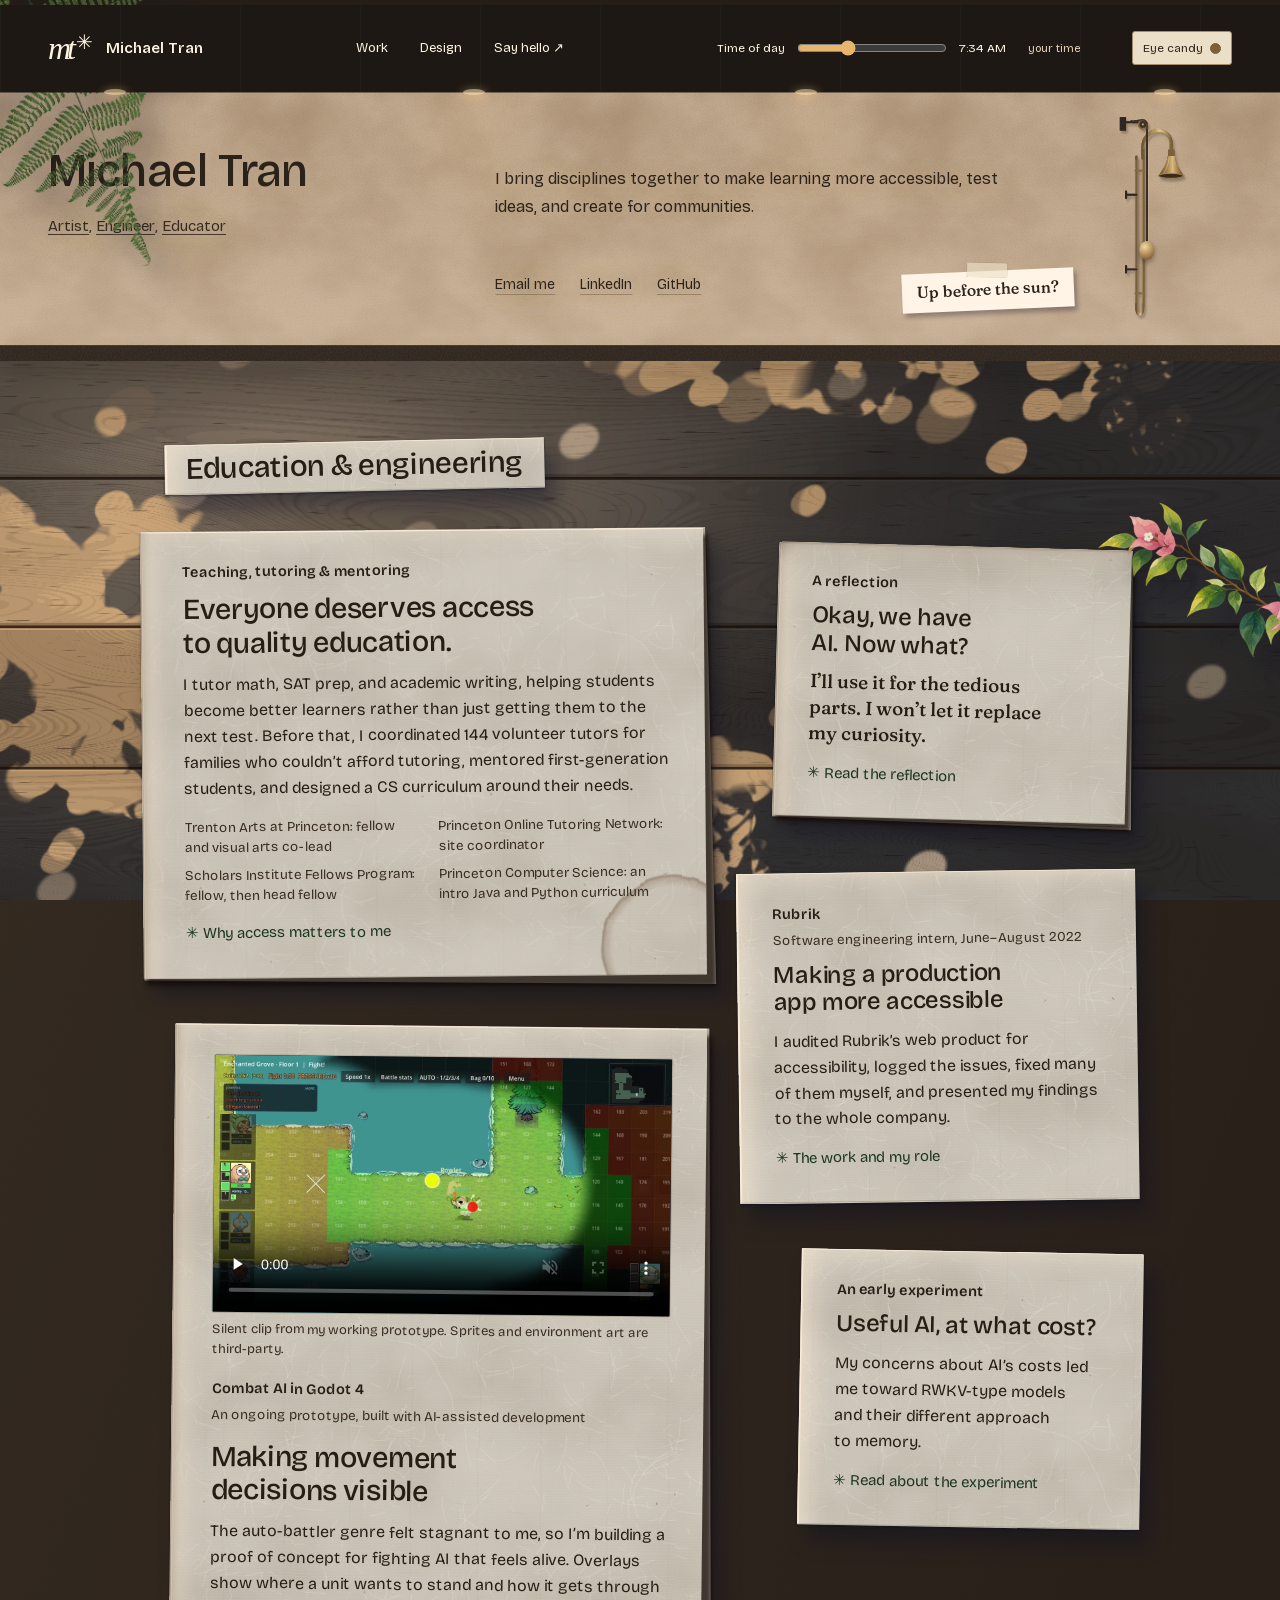
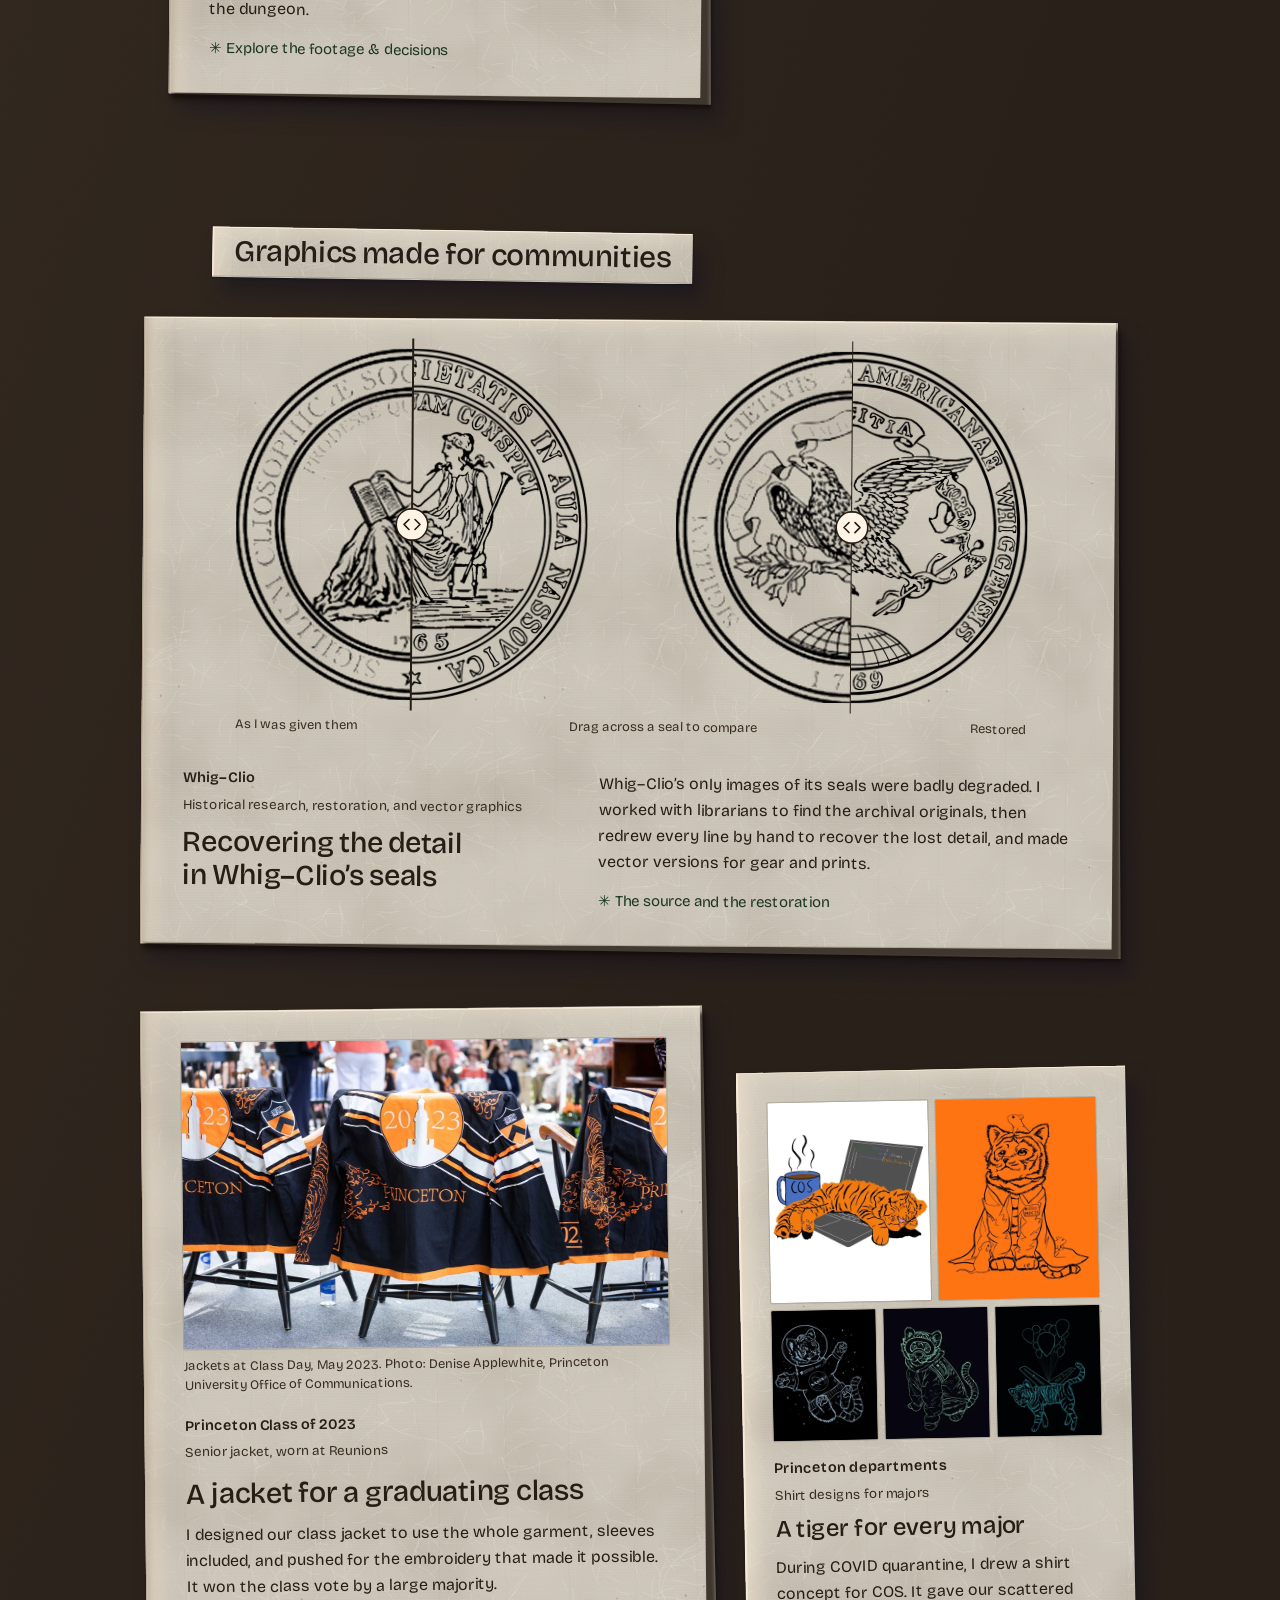
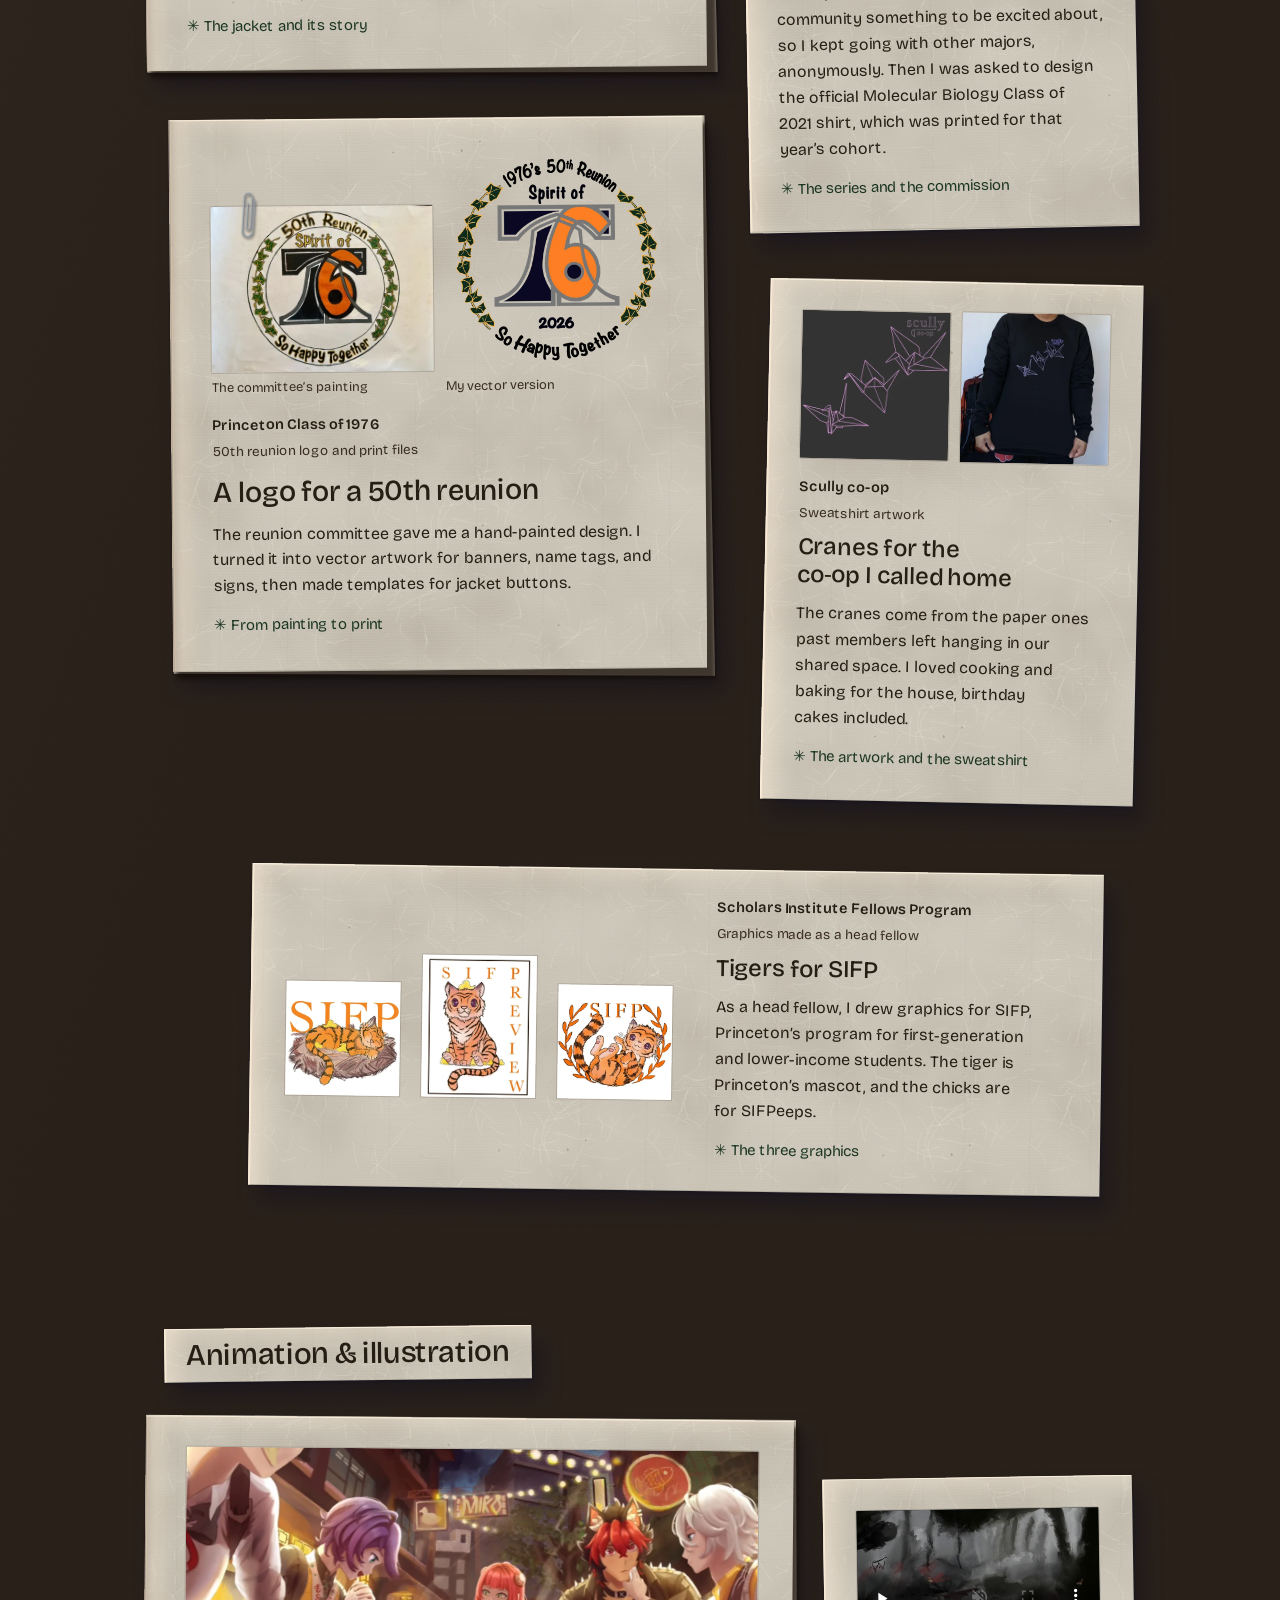
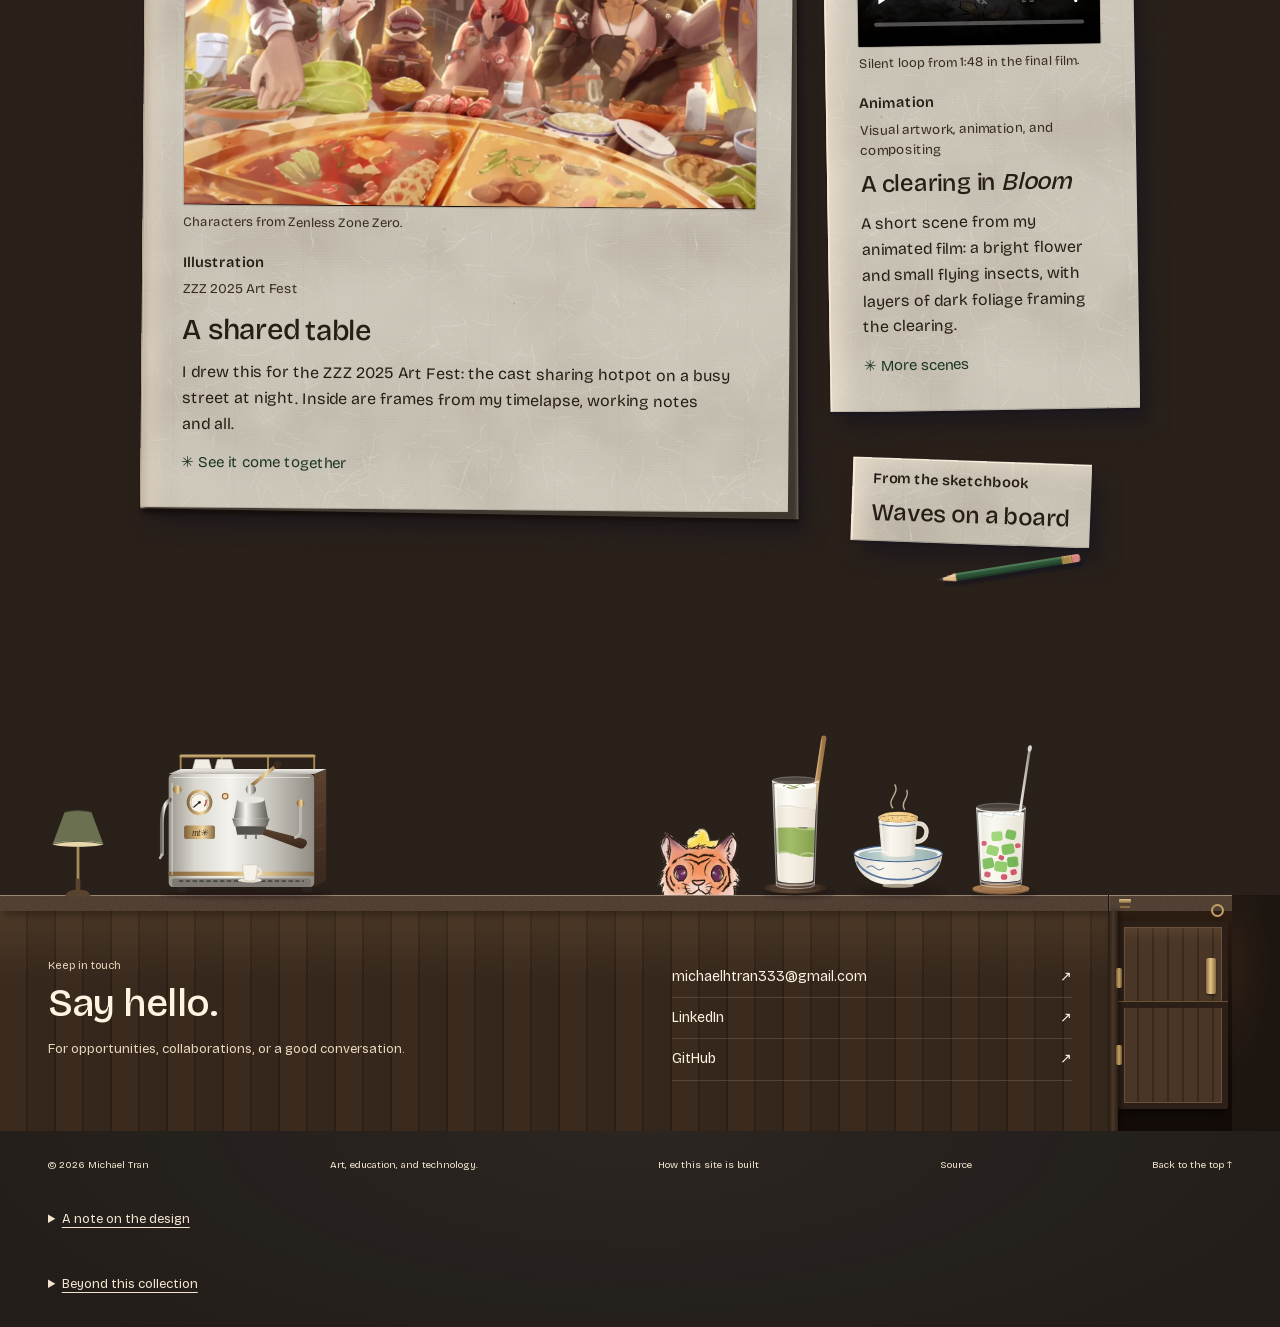
==== commit 260ee57d: "Let the counter gate respond when motion is reduced With reduced motion, pressing the gate did nothi" ====
--- a/index.html
+++ b/index.html
@@ -22,10 +22,10 @@
   <script>document.documentElement.classList.add('js')</script>
   <link rel="stylesheet" href="home.css?v=946e9bce">
   <link rel="stylesheet" href="gallery.css?v=fd546465">
-  <link rel="stylesheet" href="cafe.css?v=55a39f87">
+  <link rel="stylesheet" href="cafe.css?v=6ce7ba8f">
   <script src="home.js?v=31272155" defer></script>
   <script src="lighting.js?v=ed8fa890" defer></script>
-  <script src="cafe.js?v=bcce0801" defer></script>
+  <script src="cafe.js?v=ed63f4f6" defer></script>
 </head>
 <body class="cafe-interior" data-light="day">
   <a class="skip-link" href="#main">Skip to content</a>
--- a/cafe.css
+++ b/cafe.css
@@ -496,6 +496,7 @@
 .counter-door:hover .door-panel { filter: brightness(1.08); }
 .counter-door:focus-visible { outline: 3px solid #fff3e2; outline-offset: 3px; }
 .counter-door.swinging .door-panel { animation: door-swing 2.4s cubic-bezier(.25, .6, .35, 1); }
+.counter-door.held .door-panel { transform: rotateY(62deg); }
 @keyframes door-swing {
   0% { transform: rotateY(0); } 14% { transform: rotateY(62deg); } 34% { transform: rotateY(-30deg); }
   52% { transform: rotateY(14deg); } 68% { transform: rotateY(-6deg); } 84% { transform: rotateY(2deg); } 100% { transform: rotateY(0); }
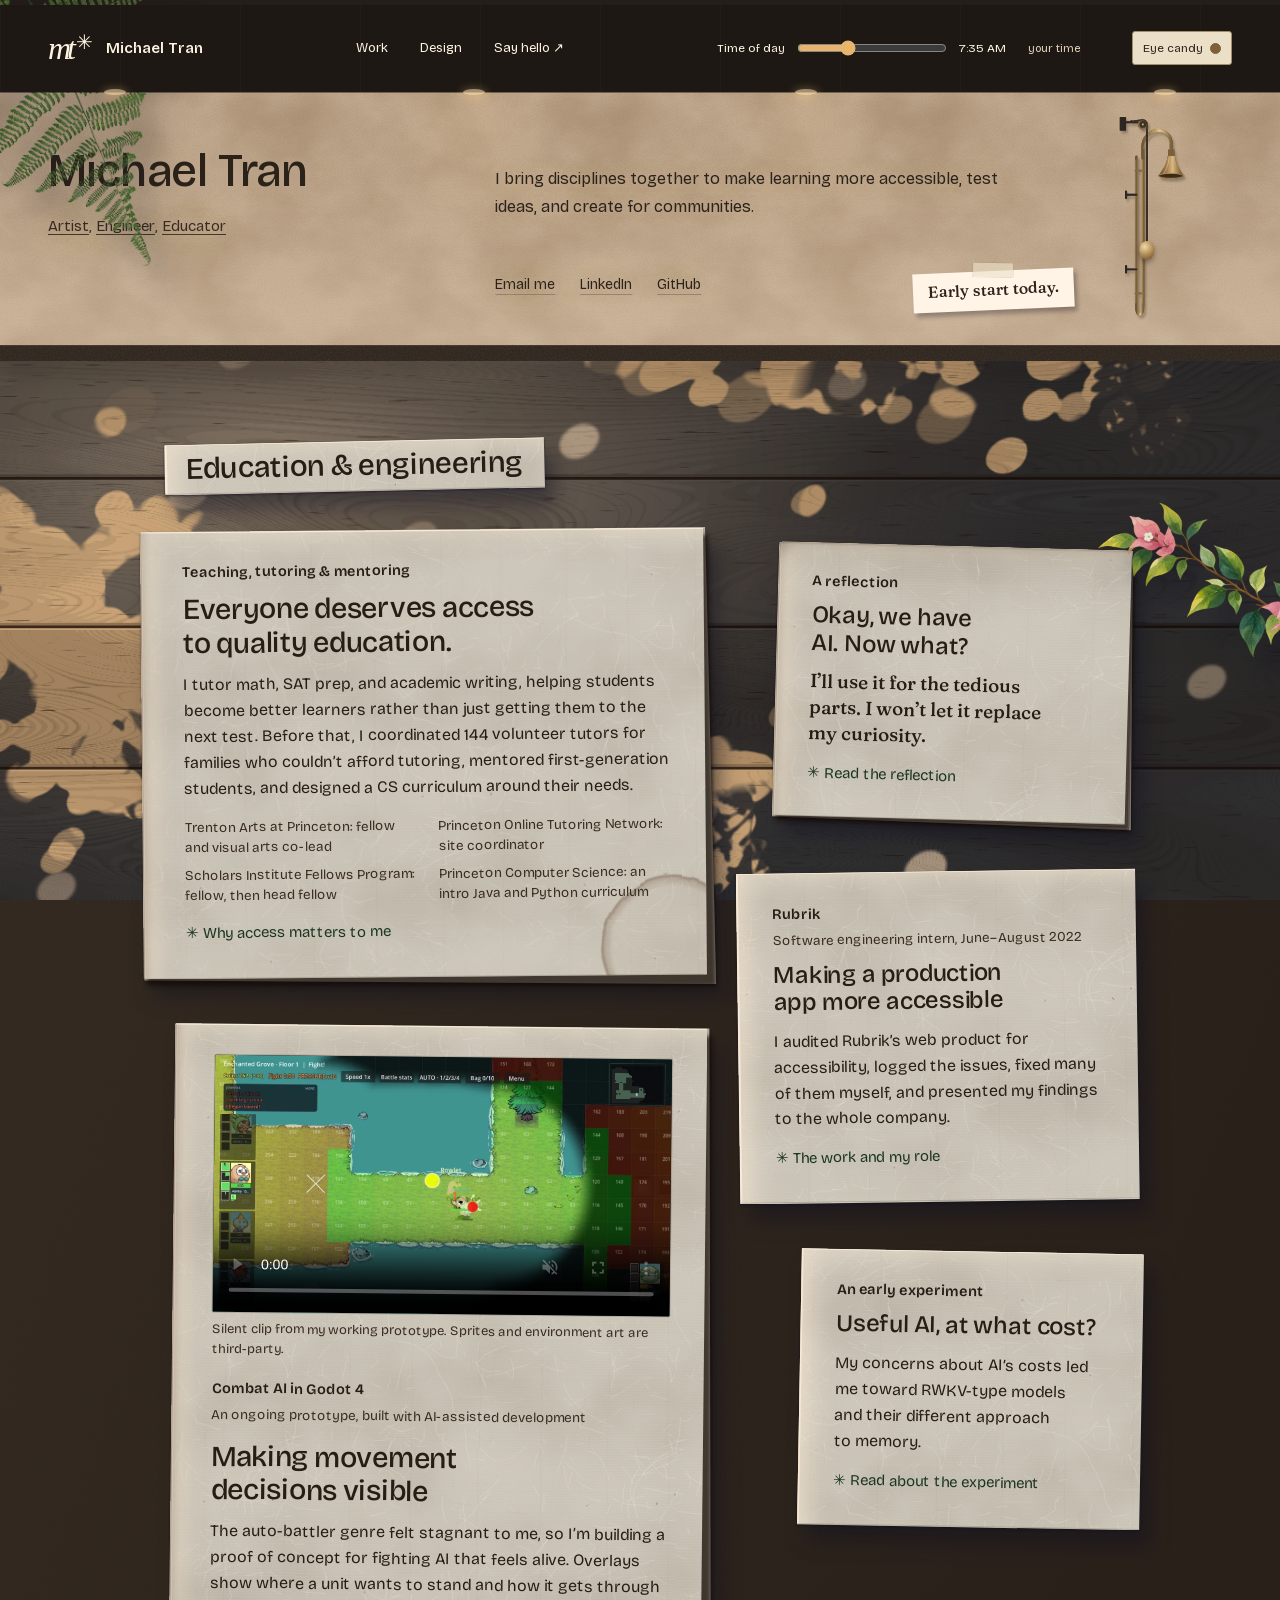
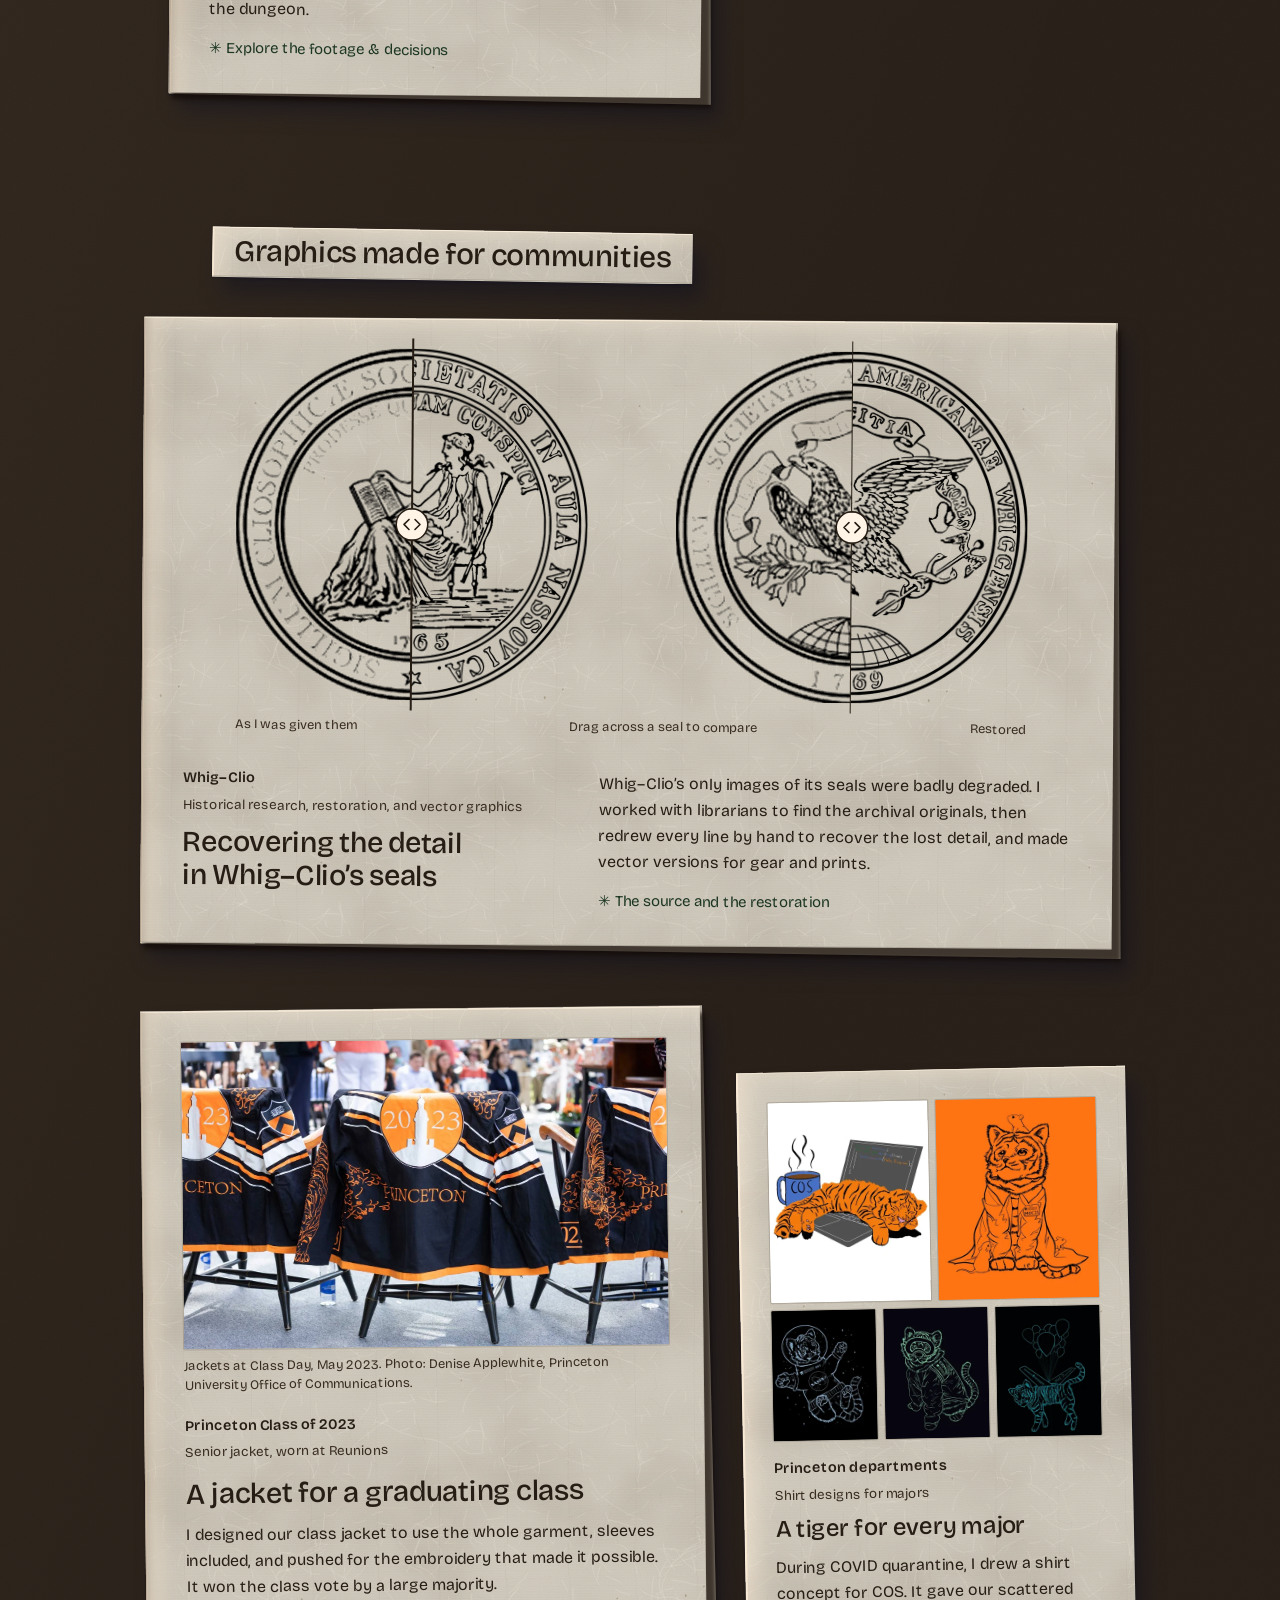
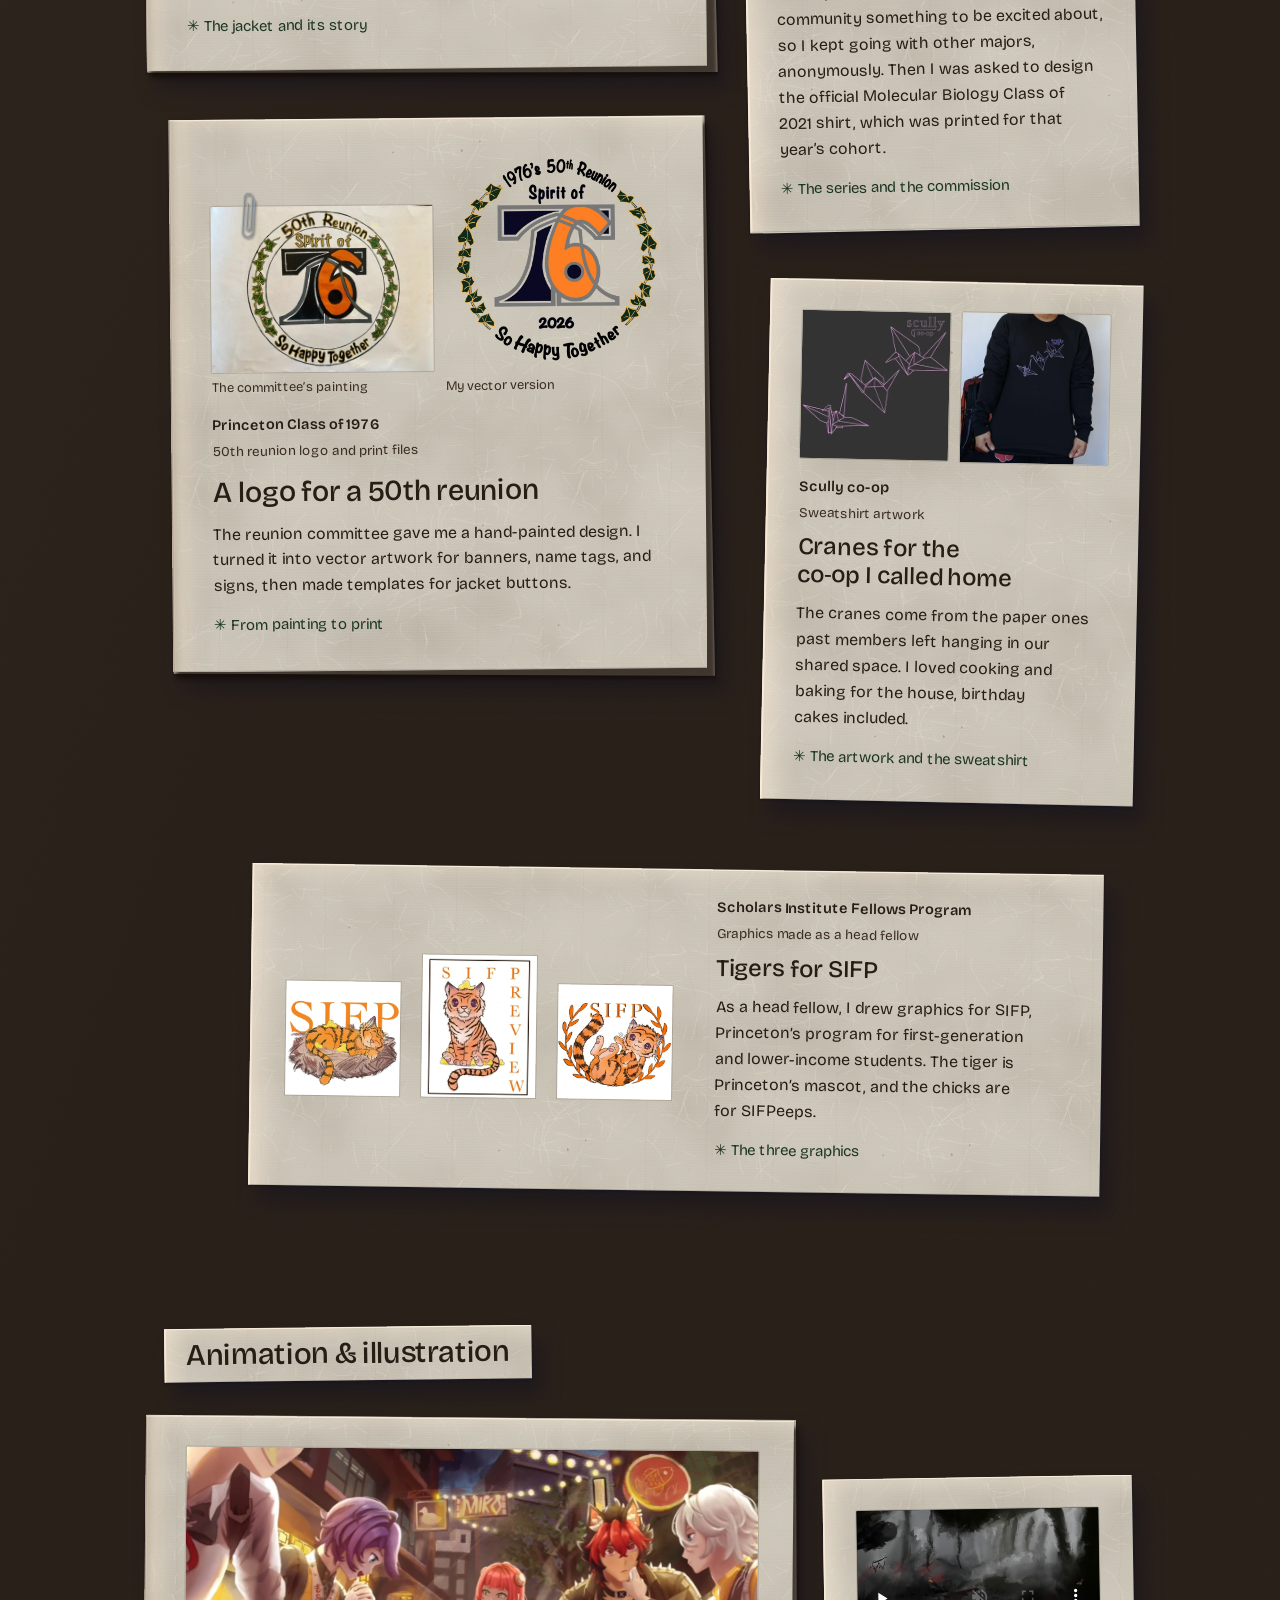
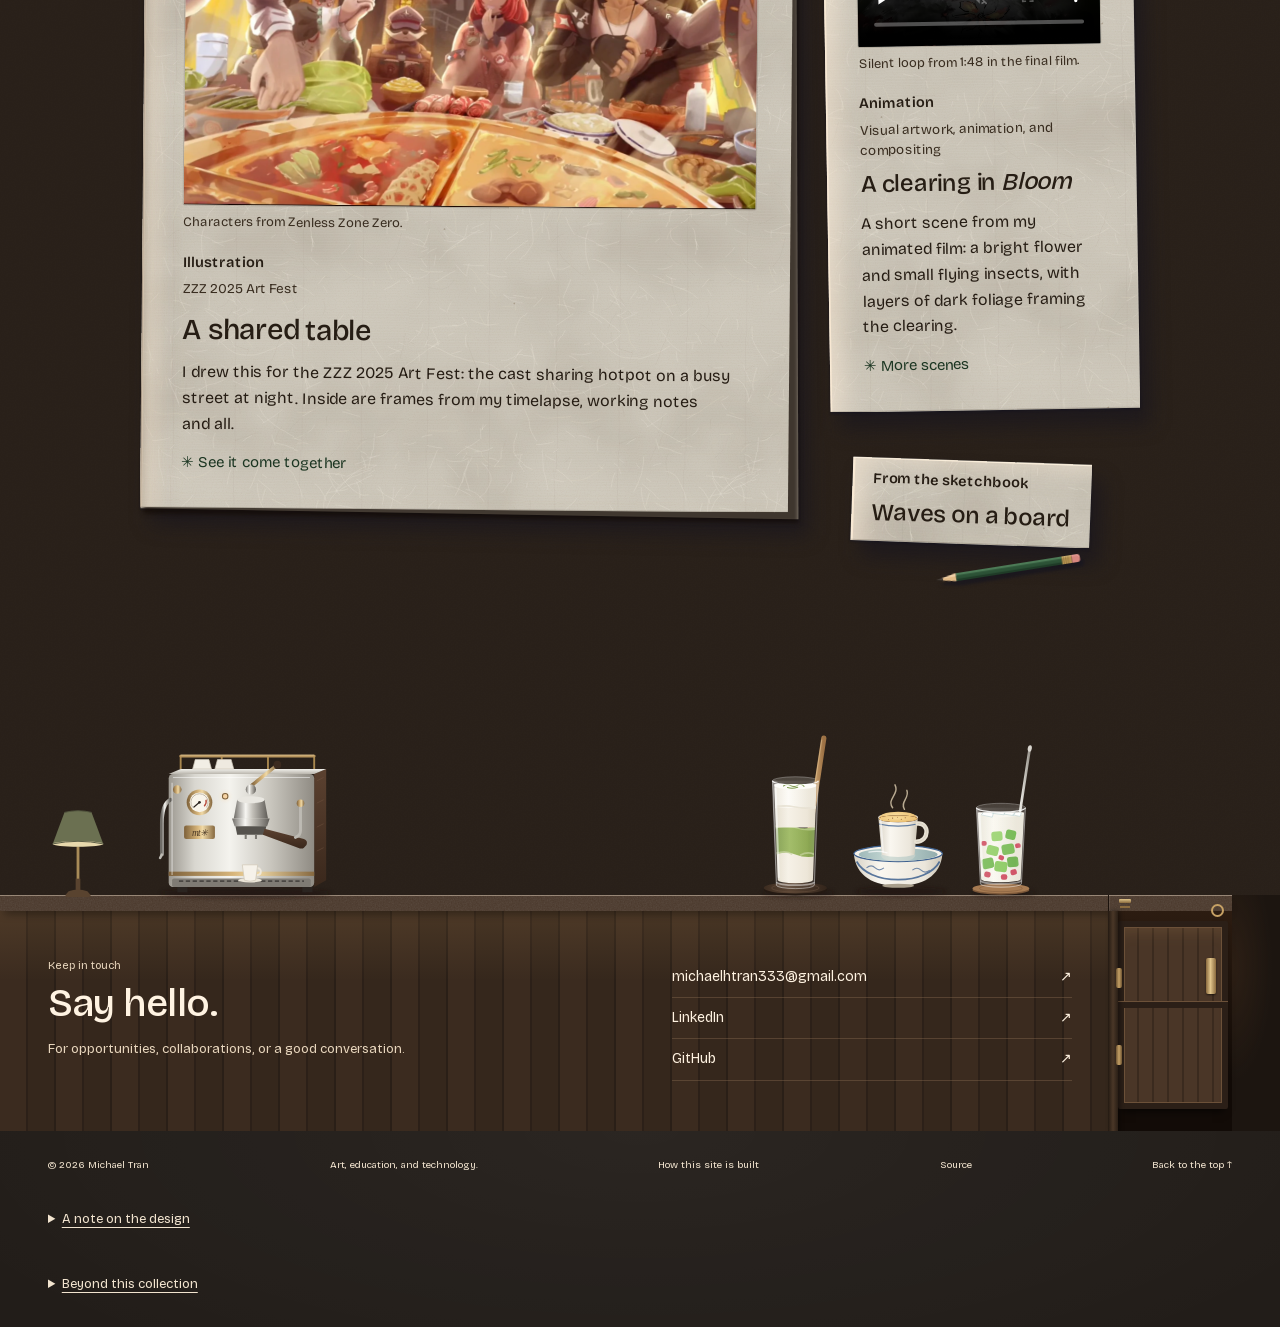
==== commit b2c09aa1: "Fix a hyphen, an apostrophe and a spelling, and bring the colophon's video note up to date - "underr" ====
--- a/index.html
+++ b/index.html
@@ -4,13 +4,13 @@
   <meta charset="utf-8">
   <meta name="viewport" content="width=device-width, initial-scale=1">
   <meta name="theme-color" content="#7a6248">
-  <meta name="description" content="Michael Tran's corner of the internet. Explore artwork, combat AI design, and work to make quality education more accessible.">
+  <meta name="description" content="Michael Tran’s corner of the internet. Explore artwork, combat AI design, and work to make quality education more accessible.">
   <title>Michael Tran — art, education, and technology</title>
   <link rel="canonical" href="https://mhtran3.github.io/">
   <meta property="og:type" content="website">
   <meta property="og:site_name" content="Michael Tran">
   <meta property="og:title" content="Michael Tran — art, education, and technology">
-  <meta property="og:description" content="Michael Tran's corner of the internet. Explore artwork, combat AI design, and work to make quality education more accessible.">
+  <meta property="og:description" content="Michael Tran’s corner of the internet. Explore artwork, combat AI design, and work to make quality education more accessible.">
   <meta property="og:url" content="https://mhtran3.github.io/">
   <meta property="og:image" content="https://mhtran3.github.io/assets/social-preview.jpg">
   <meta property="og:image:width" content="1200">
@@ -629,7 +629,7 @@
         <p class="eyebrow">Education & community access</p><h2>Everyone deserves access to quality education.</h2>
         <p class="reflection-lead">I want to be the helping hand I once didn’t know I needed.</p>
         <h3>Why access matters to me</h3>
-        <p>I came from a small, underresourced high school in rural Texas. Classes came easily to me, and I assumed that students who struggled simply weren’t working hard enough. At Princeton, I encountered differences in preparation, resources, and guidance that changed how I understood academic success.</p>
+        <p>I came from a small, under-resourced high school in rural Texas. Classes came easily to me, and I assumed that students who struggled simply weren’t working hard enough. At Princeton, I encountered differences in preparation, resources, and guidance that changed how I understood academic success.</p>
         <p>I was used to memorizing and reproducing the answers I thought were expected. Weekly readings and classroom discussion called for habits my schooling hadn’t developed. Even when free tutoring was available, I didn’t use it: I was accustomed to figuring things out on my own. Those experiences shape my commitment to making support accessible and helping students feel comfortable using it.</p>
         <h3>Why it matters now</h3>
         <p>Quality education keeps getting harder to come by as public schools lose resources and funding. Families who can pay for professional tutoring get ahead, and students without it keep getting left behind. I came from an underfunded school, so understanding students from every background matters a lot to me.</p>
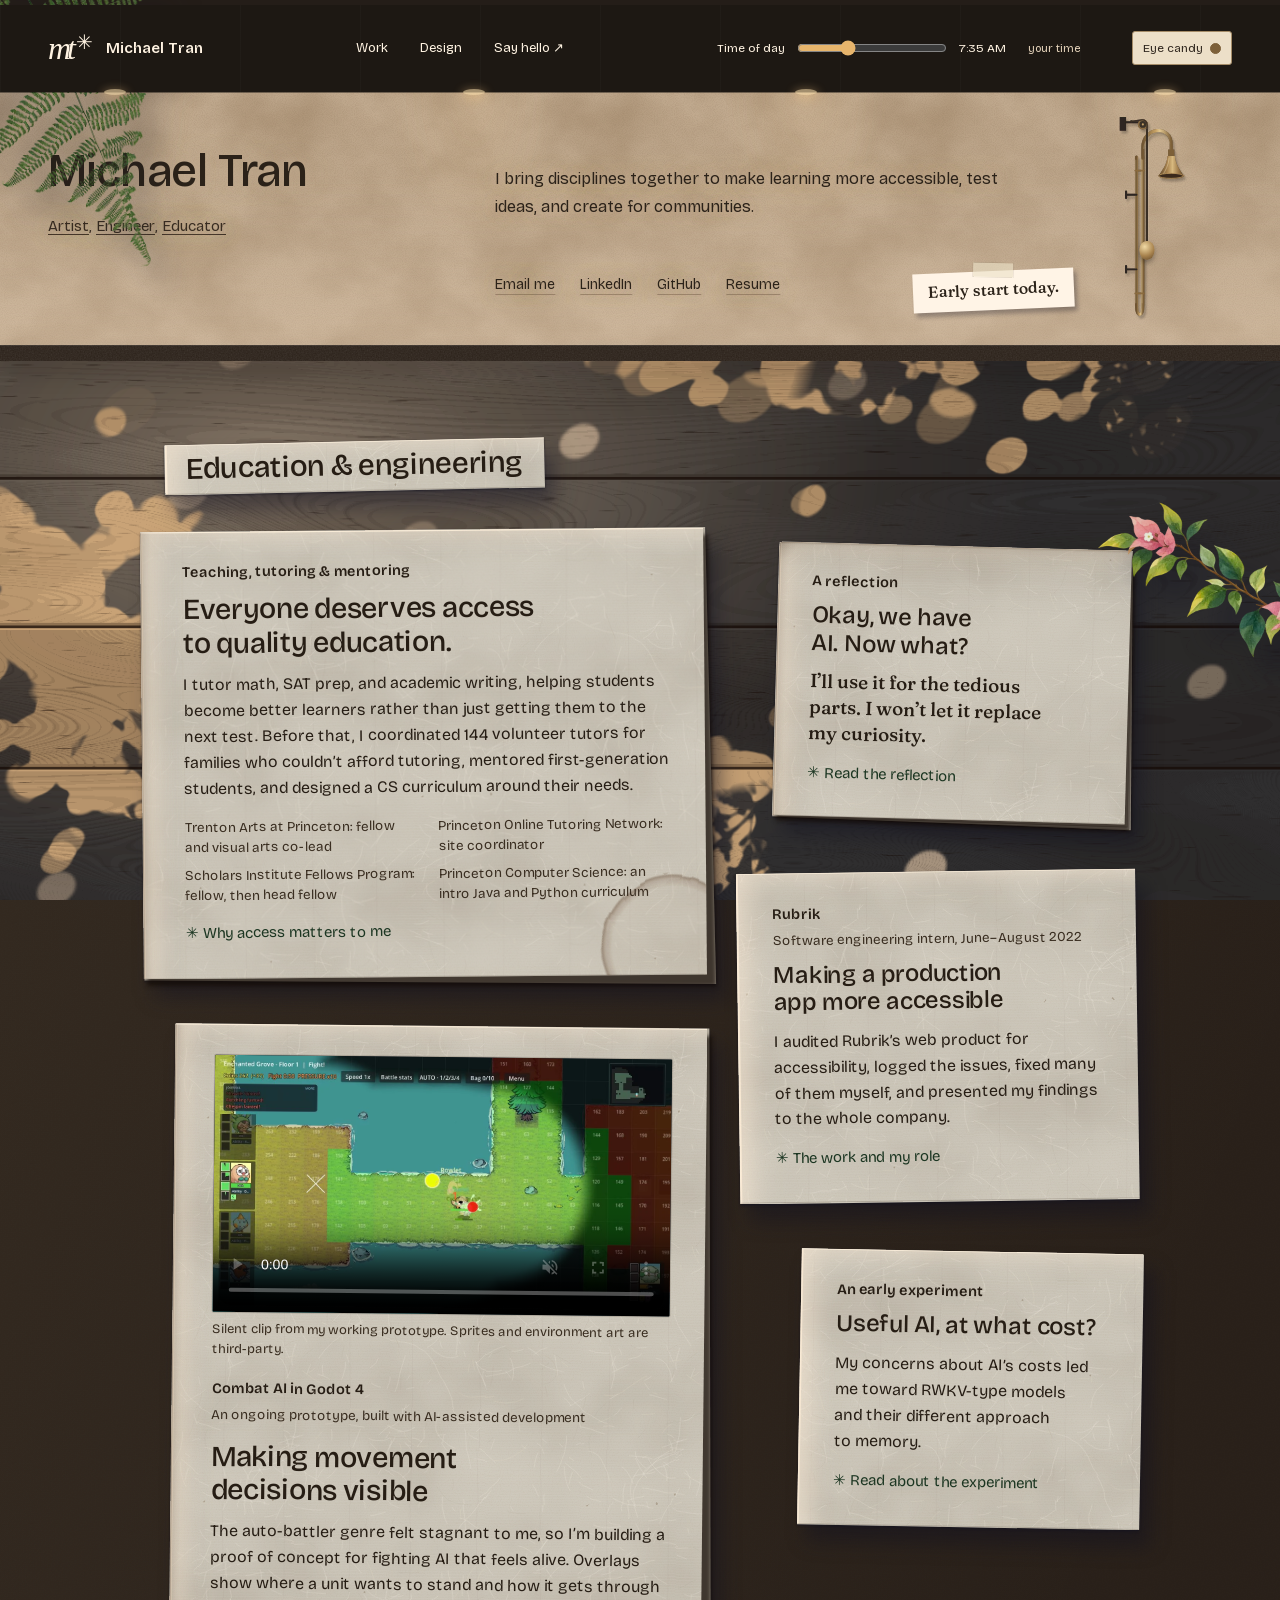
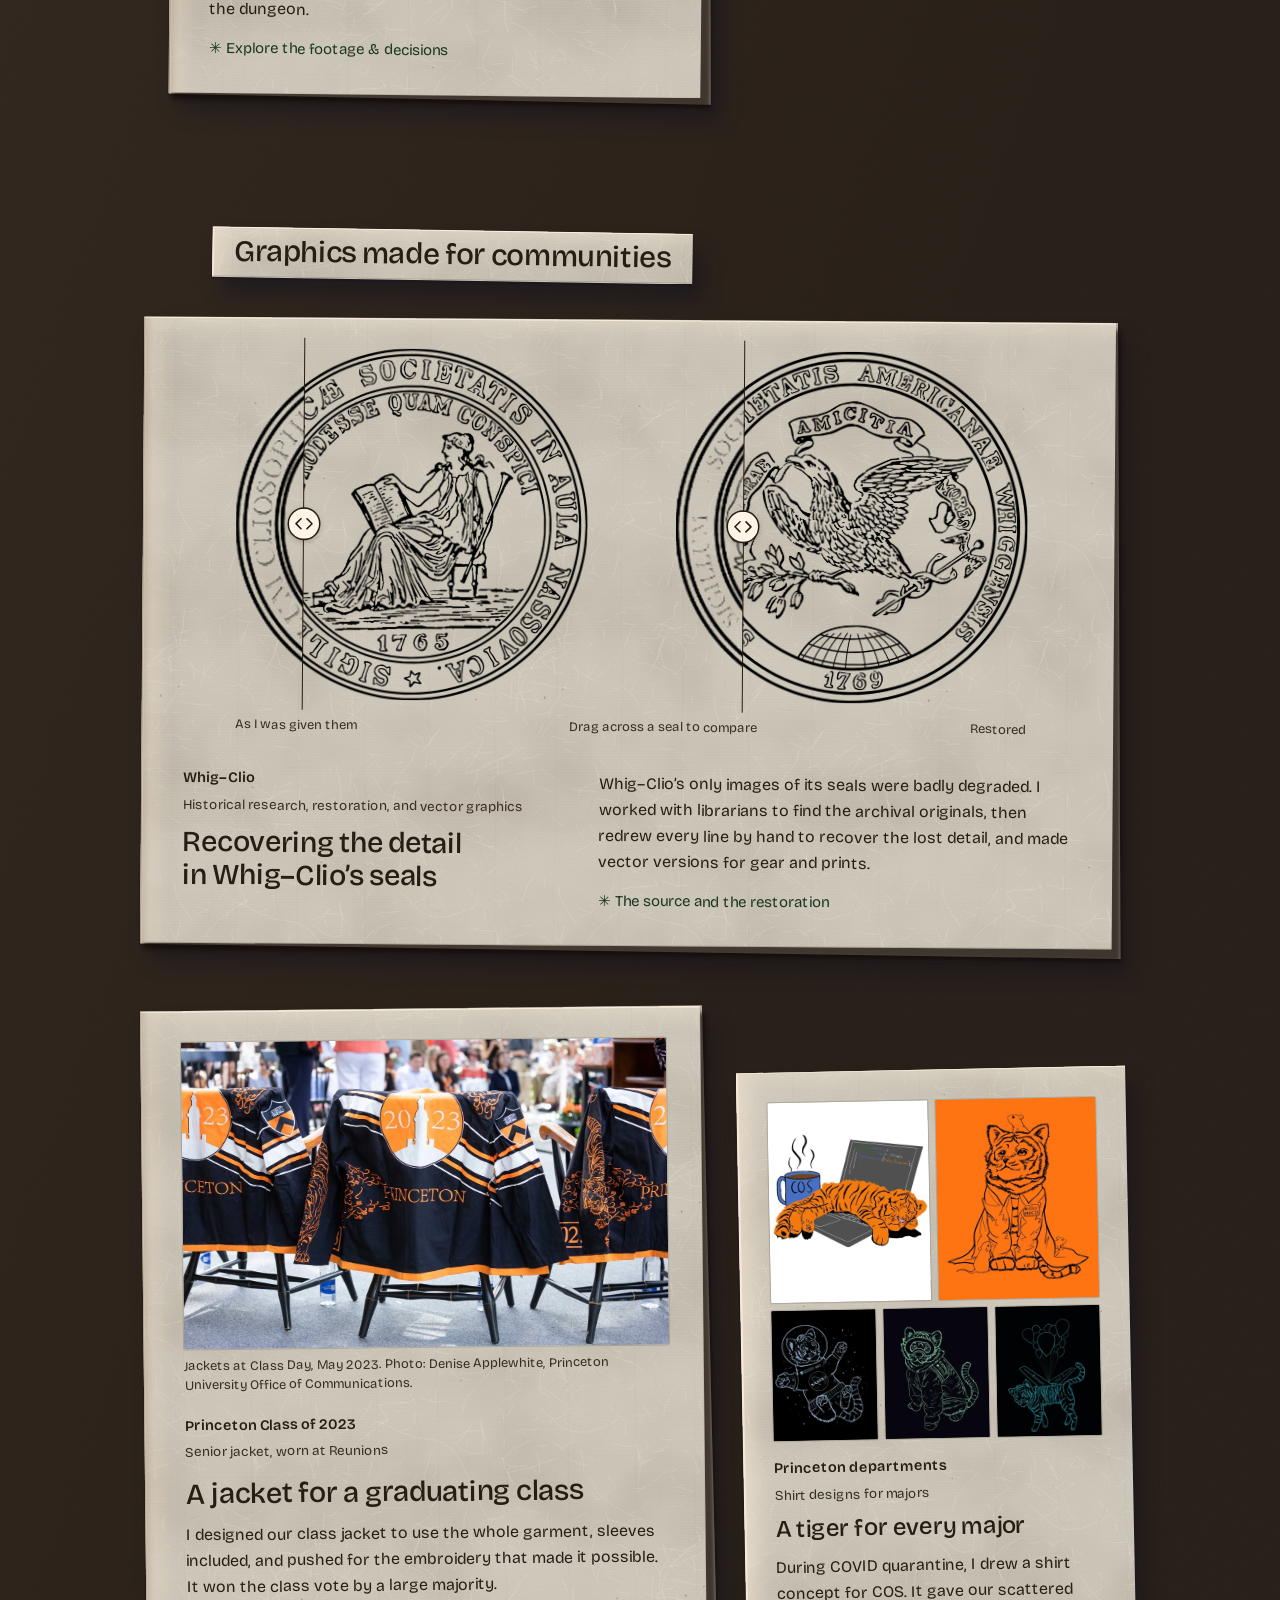
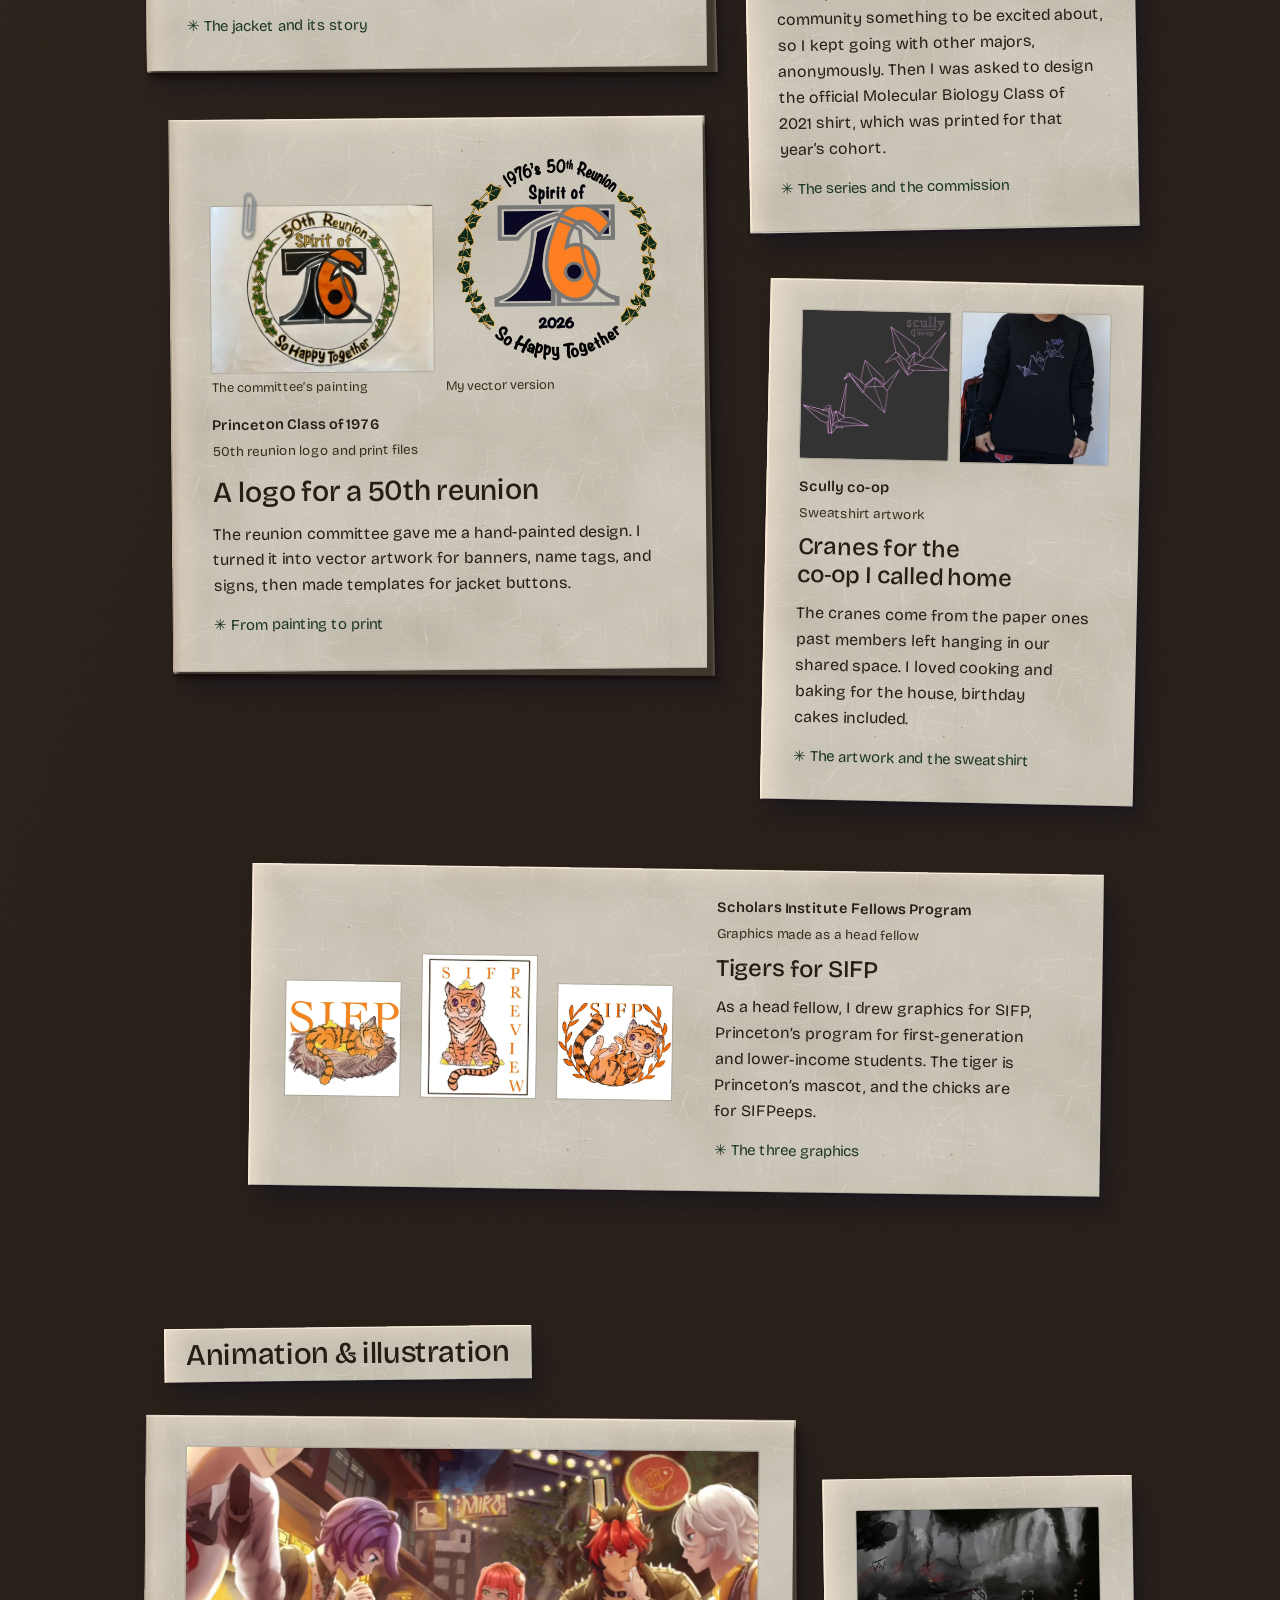
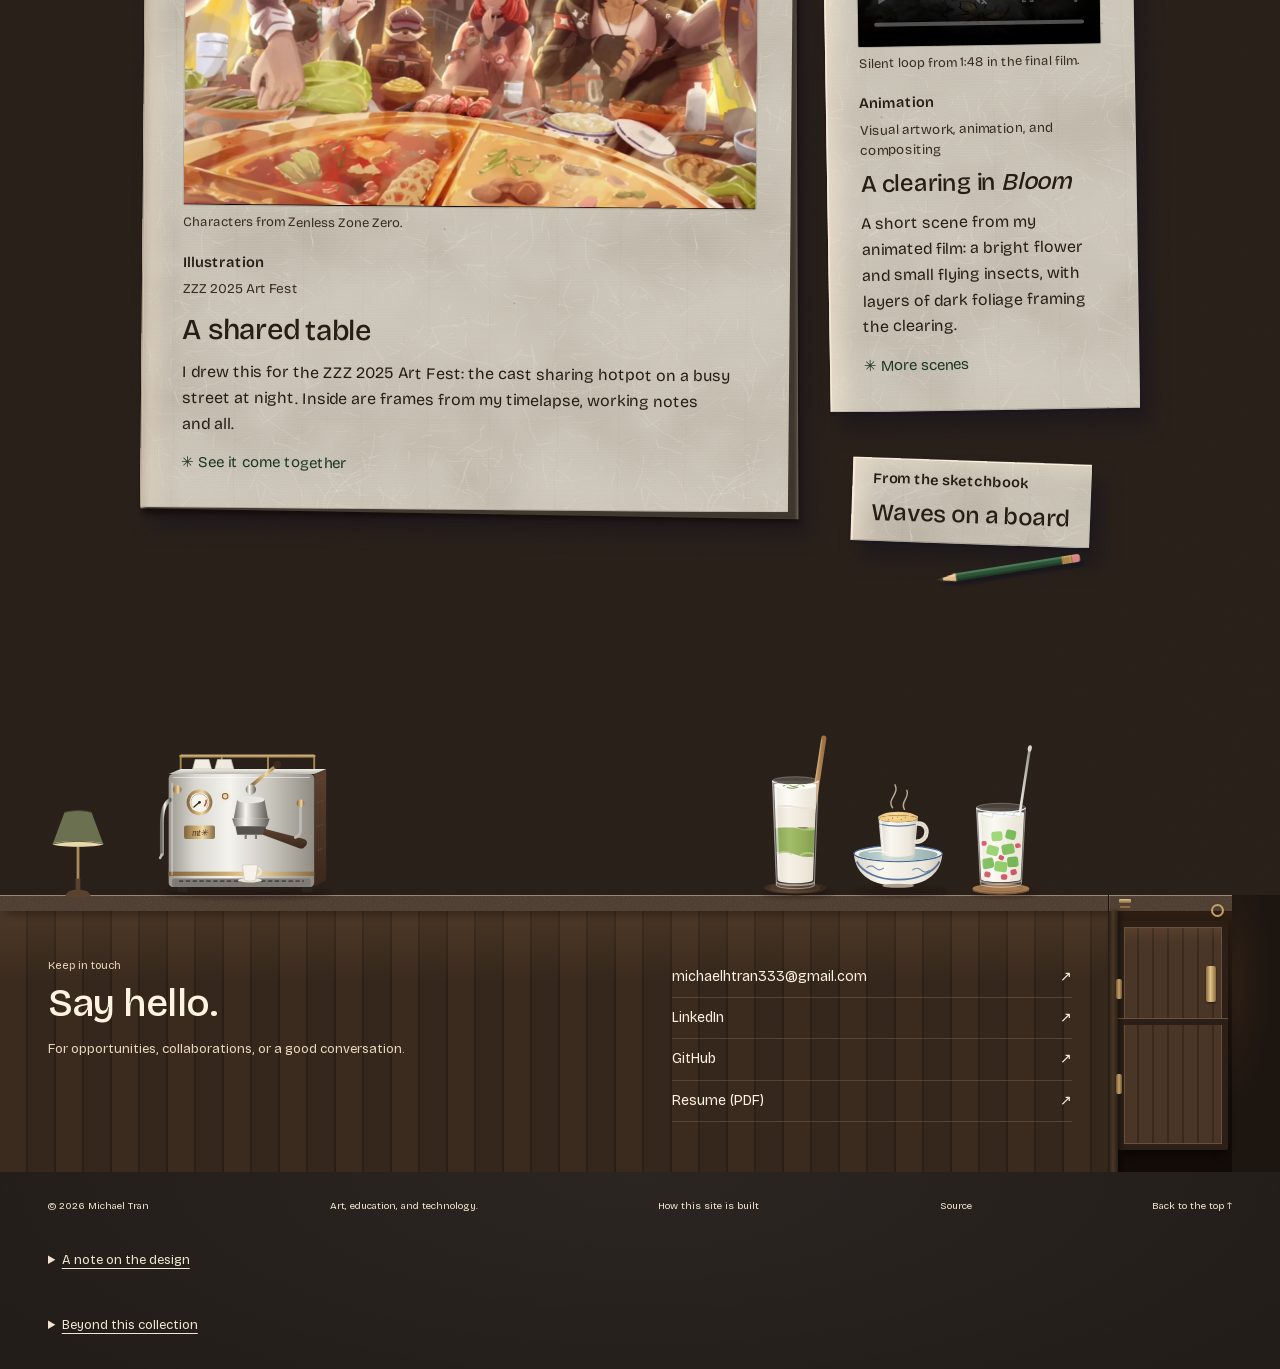
==== commit f4839929: "Link a resume from the welcome wall and the counter Michael_Tran_Resume.pdf is a one-page site versi" ====
--- a/index.html
+++ b/index.html
@@ -58,7 +58,7 @@
         <div class="wall-lamp-light" aria-hidden="true"><span class="lamp-pool"></span><span class="lamp-shadow"><img src="assets/trombone-lamp.svg" alt="" width="160" height="400"></span><img class="lamp-body" src="assets/trombone-lamp.svg" alt="" width="160" height="400"><span class="lamp-mouth"></span></div>
         <div class="lamp-cord"><span class="cord-line" aria-hidden="true"></span><button type="button" class="cord-pull" aria-pressed="false"><span class="visually-hidden">Wall lamp</span></button></div>
       </div>
-      <nav class="welcome-links" aria-label="Contact Michael"><a href="mailto:michaelhtran333@gmail.com">Email me</a><a href="https://www.linkedin.com/in/mhtranse/">LinkedIn</a><a href="https://github.com/mhtran3">GitHub</a></nav>
+      <nav class="welcome-links" aria-label="Contact Michael"><a href="mailto:michaelhtran333@gmail.com">Email me</a><a href="https://www.linkedin.com/in/mhtranse/">LinkedIn</a><a href="https://github.com/mhtran3">GitHub</a><a href="Michael_Tran_Resume.pdf" type="application/pdf">Resume<span class="visually-hidden"> (PDF)</span></a></nav>
       <p class="wall-note" id="greeting"></p>
     </section>
 
@@ -597,7 +597,7 @@
       </div>
       <div class="counter-front">
         <span class="counter-glow" aria-hidden="true"></span>
-        <button type="button" class="counter-door"><span class="door-way" aria-hidden="true"></span><span class="door-panel" aria-hidden="true"><span class="door-rail"></span><span class="door-plate"></span></span><span class="door-post" aria-hidden="true"><span class="door-hinge"></span><span class="door-hinge low"></span></span><span class="visually-hidden">Swing the counter gate</span></button><div><p class="eyebrow">Keep in touch</p><h2 id="contact-title">Say hello.</h2><p>For opportunities, collaborations, or a good conversation.</p></div><div class="contact-links"><a href="mailto:michaelhtran333@gmail.com">michaelhtran333@gmail.com <span aria-hidden="true">↗</span></a><a href="https://www.linkedin.com/in/mhtranse/">LinkedIn <span aria-hidden="true">↗</span></a><a href="https://github.com/mhtran3">GitHub <span aria-hidden="true">↗</span></a></div></div>
+        <button type="button" class="counter-door"><span class="door-way" aria-hidden="true"></span><span class="door-panel" aria-hidden="true"><span class="door-rail"></span><span class="door-plate"></span></span><span class="door-post" aria-hidden="true"><span class="door-hinge"></span><span class="door-hinge low"></span></span><span class="visually-hidden">Swing the counter gate</span></button><div><p class="eyebrow">Keep in touch</p><h2 id="contact-title">Say hello.</h2><p>For opportunities, collaborations, or a good conversation.</p></div><div class="contact-links"><a href="mailto:michaelhtran333@gmail.com">michaelhtran333@gmail.com <span aria-hidden="true">↗</span></a><a href="https://www.linkedin.com/in/mhtranse/">LinkedIn <span aria-hidden="true">↗</span></a><a href="https://github.com/mhtran3">GitHub <span aria-hidden="true">↗</span></a><a href="Michael_Tran_Resume.pdf" type="application/pdf">Resume (PDF) <span aria-hidden="true">↗</span></a></div></div>
       <p class="visually-hidden" id="cafe-status" aria-live="polite"></p>
     </section>
     <footer class="site-footer">
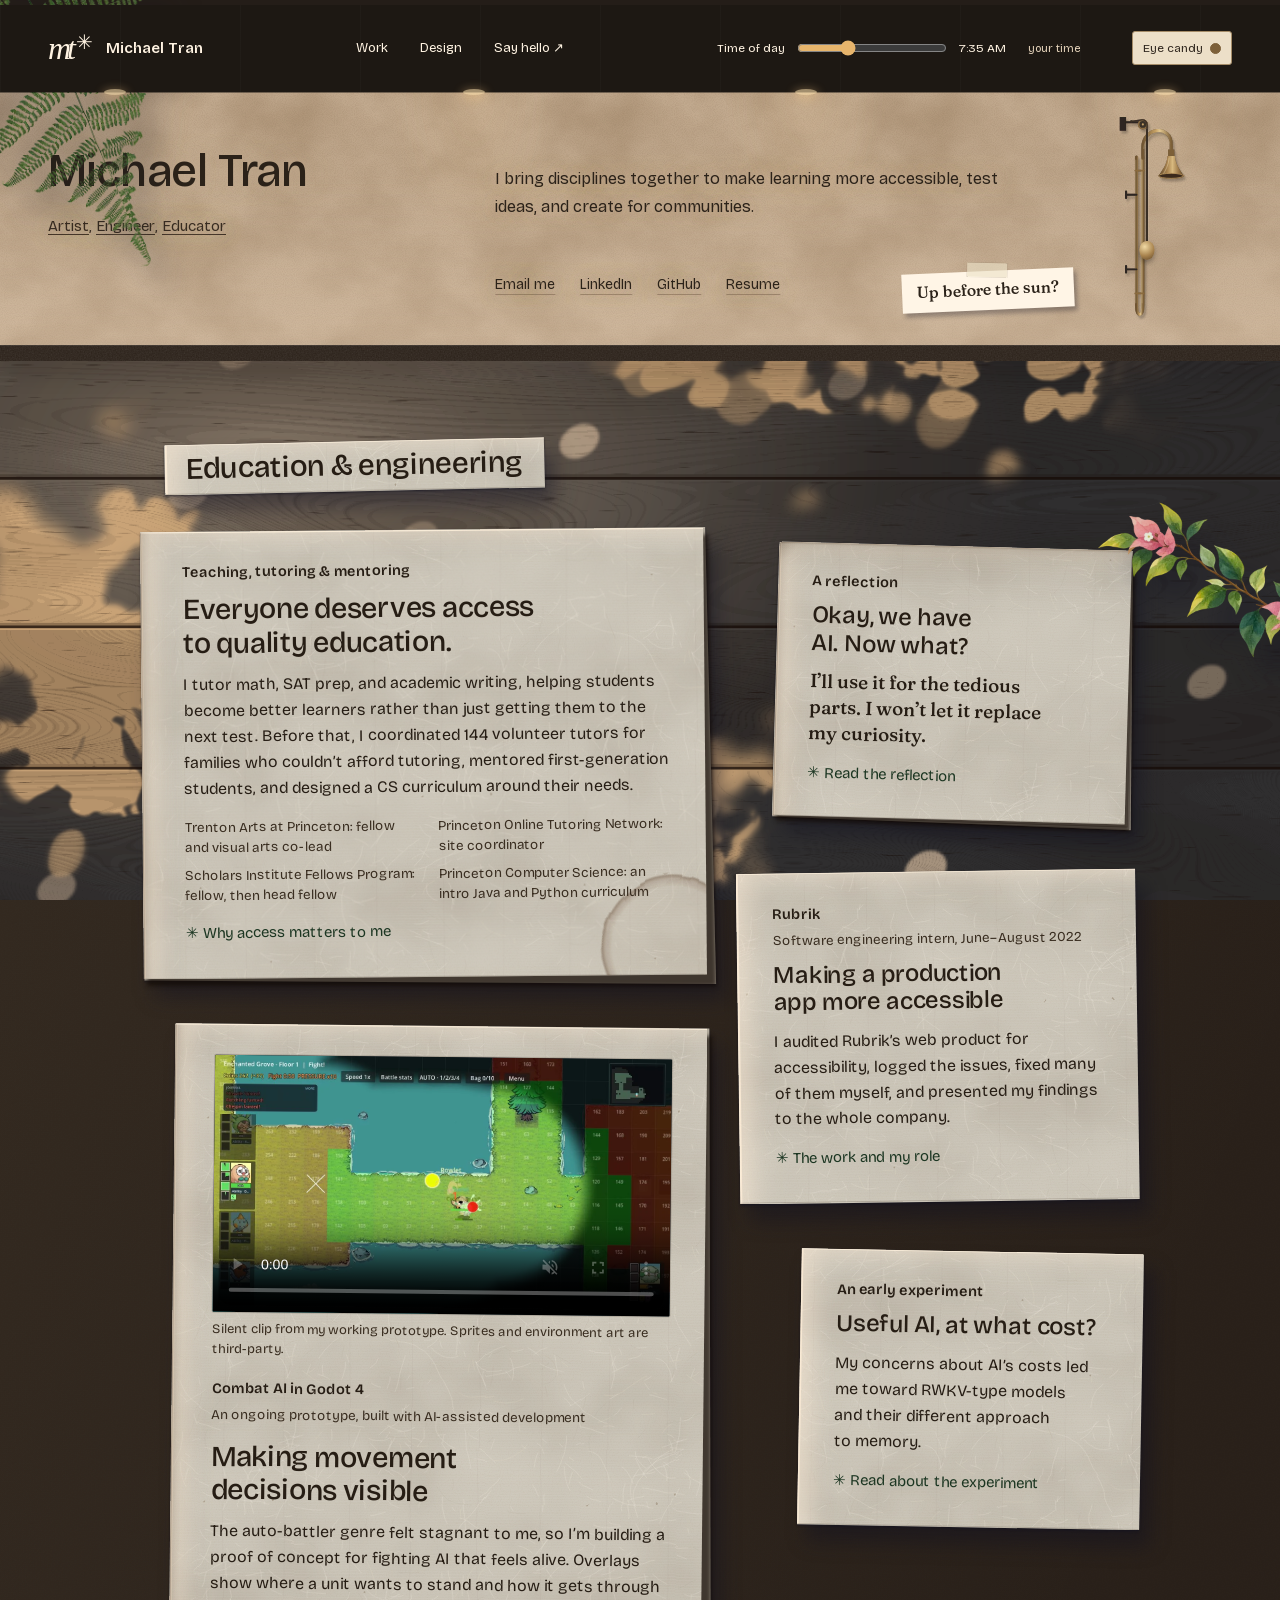
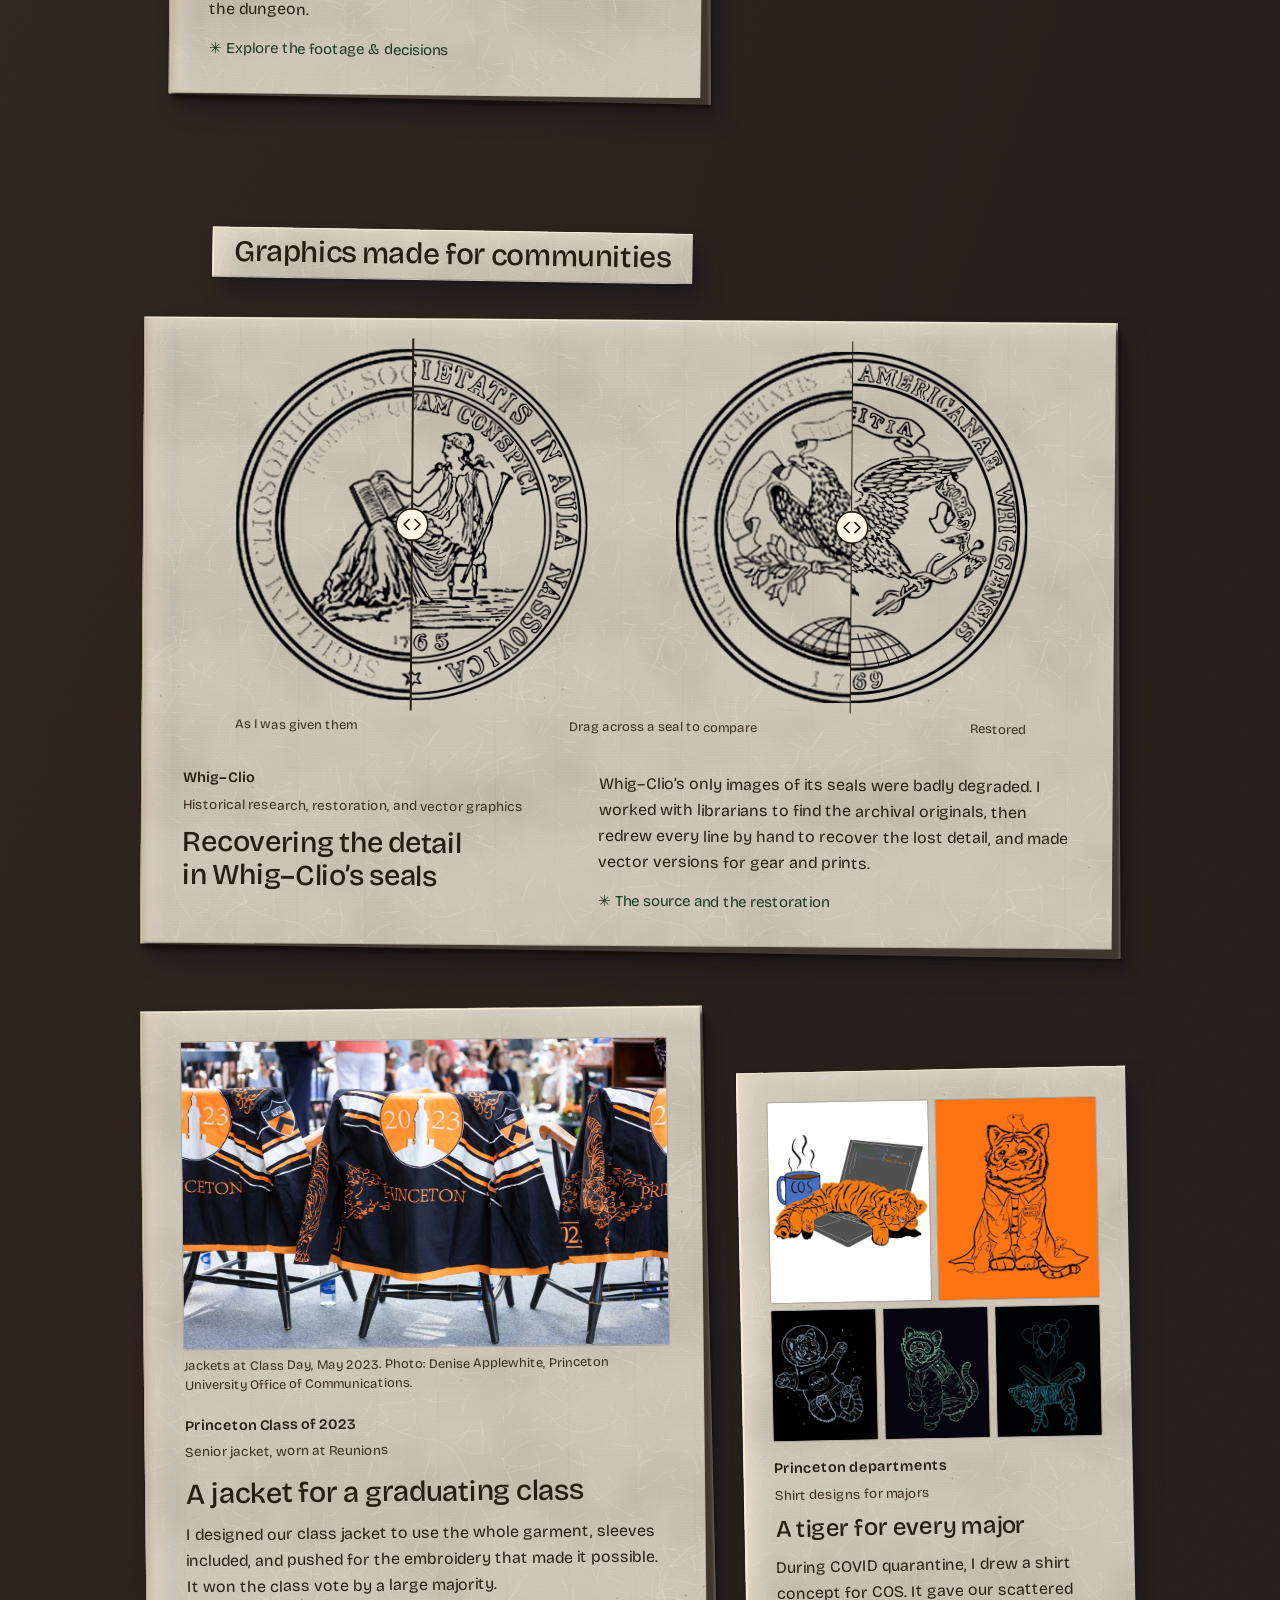
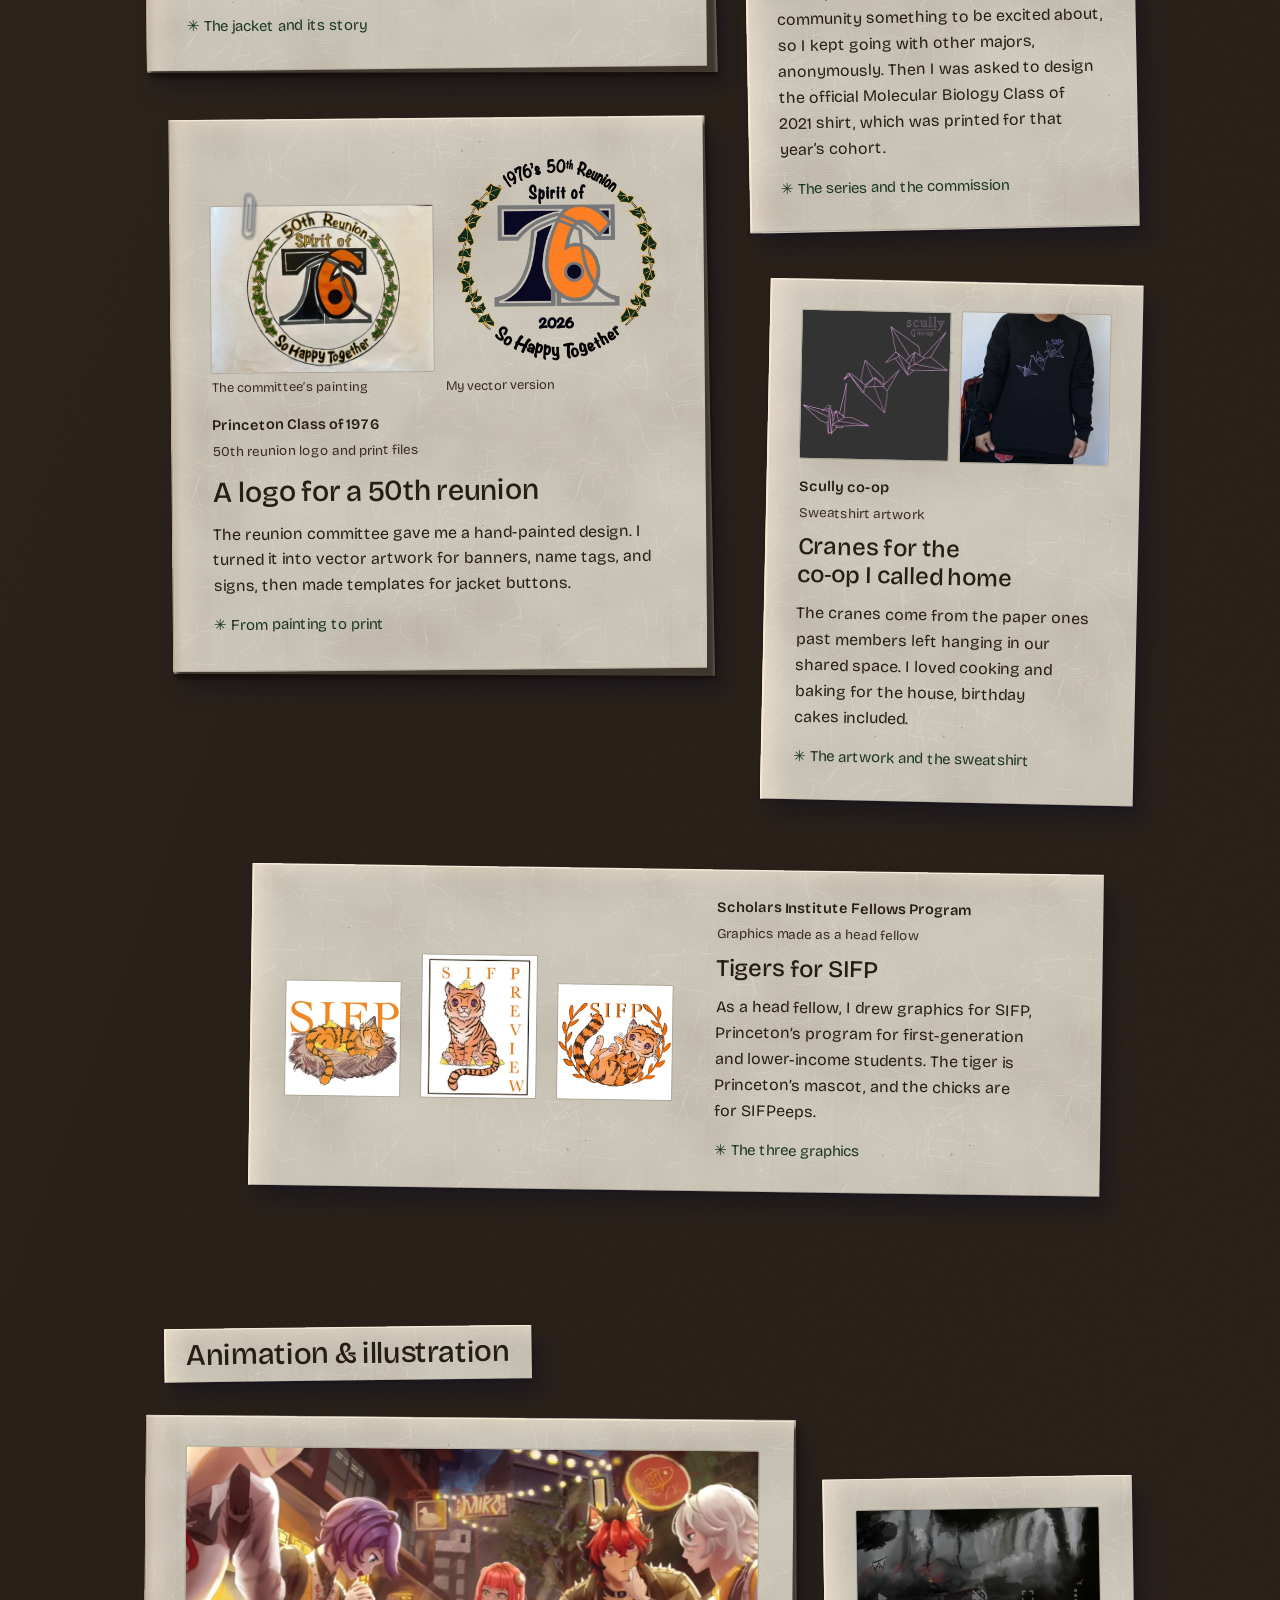
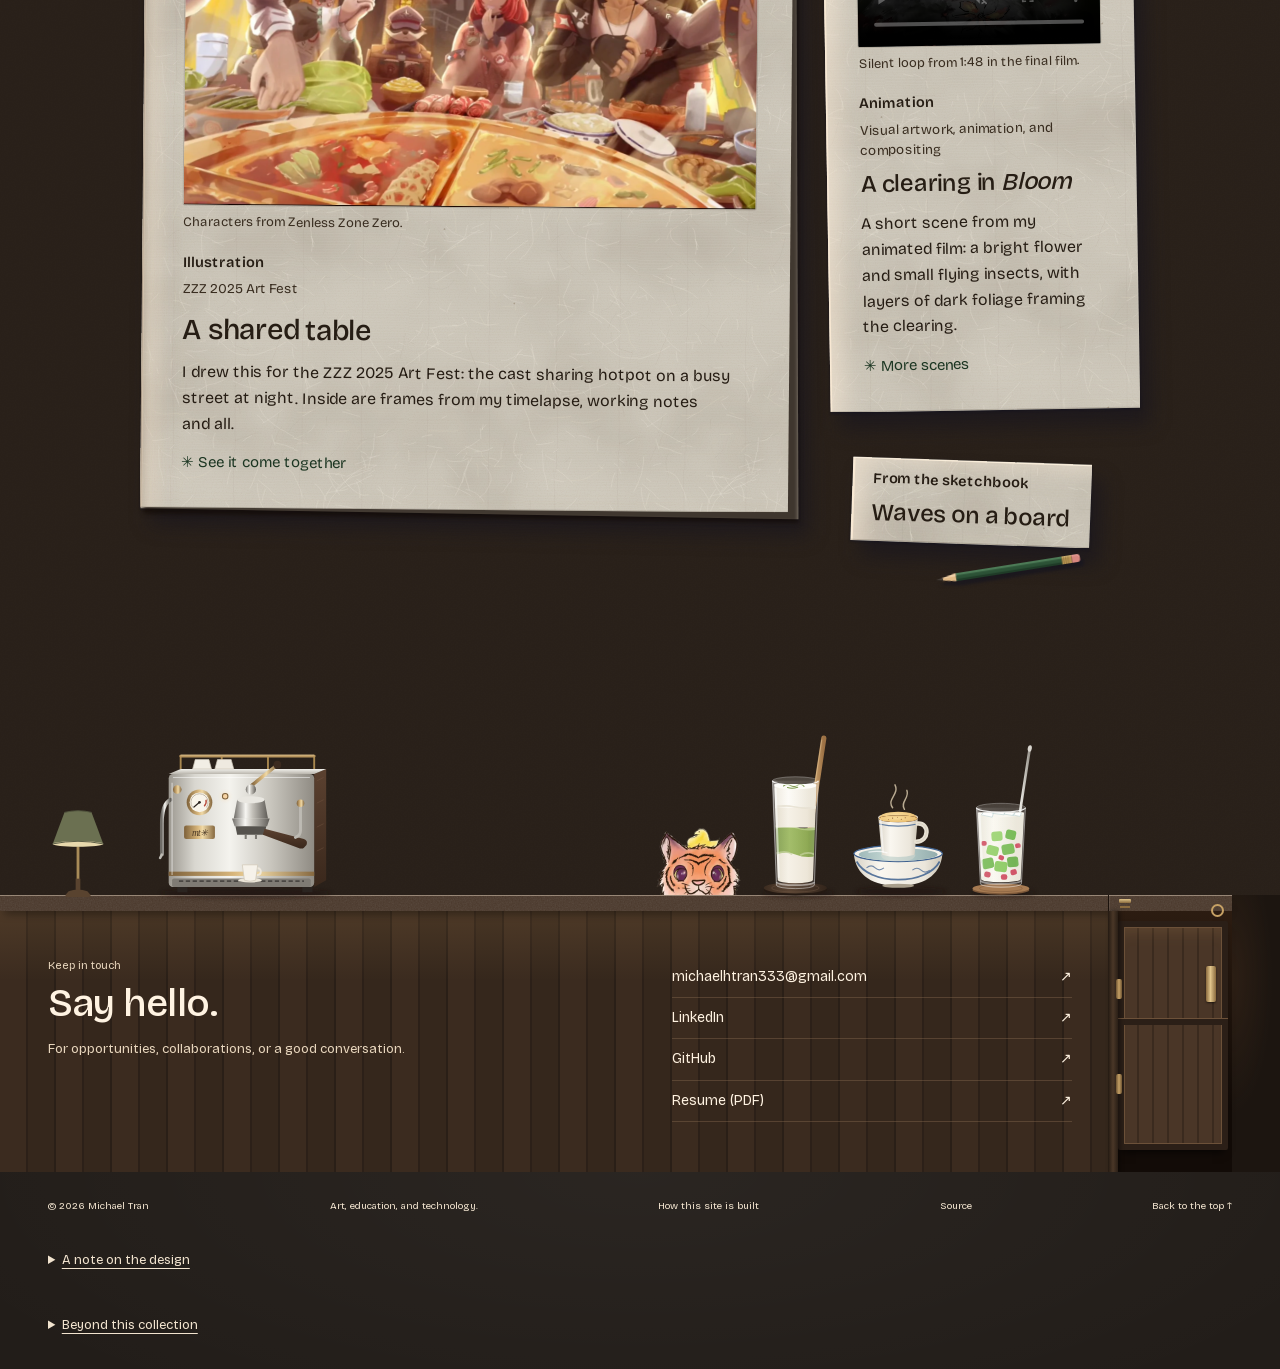
==== commit 9964d7b3: "Phones: fold the light controls into a time button and restore Work On screens up to 640px the slide" ====
--- a/index.html
+++ b/index.html
@@ -22,9 +22,9 @@
   <script>document.documentElement.classList.add('js')</script>
   <link rel="stylesheet" href="home.css?v=946e9bce">
   <link rel="stylesheet" href="gallery.css?v=fd546465">
-  <link rel="stylesheet" href="cafe.css?v=6ce7ba8f">
+  <link rel="stylesheet" href="cafe.css?v=3c5ee5a2">
   <script src="home.js?v=31272155" defer></script>
-  <script src="lighting.js?v=ed8fa890" defer></script>
+  <script src="lighting.js?v=18437461" defer></script>
   <script src="cafe.js?v=ed63f4f6" defer></script>
 </head>
 <body class="cafe-interior" data-light="day">
@@ -43,8 +43,9 @@
   <span class="downlight" style="--x: 9%"></span><span class="downlight" style="--x: 37%"></span><span class="downlight" style="--x: 63%"></span><span class="downlight" style="--x: 91%"></span>
   <header class="site-header wrap">
     <a class="identity" href="#"><span class="monogram" aria-hidden="true">mt<span>✳</span></span><span>Michael Tran</span></a>
+    <button type="button" class="light-toggle" aria-expanded="false" aria-controls="lighting-panel" hidden><svg viewBox="0 0 16 16" aria-hidden="true" focusable="false"><circle cx="8" cy="8" r="6.25"/><path d="M8 4.6V8l2.3 1.5"/></svg><span class="visually-hidden">Time of day: </span><span class="light-toggle-time">12:00 PM</span></button>
     <nav aria-label="Main navigation"><a href="#work">Work</a><a href="#graphics">Design</a><a href="#contact">Say hello <span aria-hidden="true">↗</span></a></nav>
-    <div class="lighting-control" hidden><label for="cafe-time">Time of day</label><input type="range" id="cafe-time" min="0" max="1439" step="1" value="720" aria-describedby="cafe-time-label"><output id="cafe-time-label" for="cafe-time">12:00 PM</output><span class="time-slot"><span class="time-live">your time</span><button type="button" id="cafe-now">Back to now</button></span><button type="button" class="eye-candy" aria-pressed="true" hidden>Eye candy</button></div>
+    <div class="lighting-control" id="lighting-panel" hidden><label for="cafe-time">Time of day</label><input type="range" id="cafe-time" min="0" max="1439" step="1" value="720" aria-describedby="cafe-time-label"><output id="cafe-time-label" for="cafe-time">12:00 PM</output><span class="time-slot"><span class="time-live">your time</span><button type="button" id="cafe-now">Back to now</button></span><button type="button" class="eye-candy" aria-pressed="true" hidden>Eye candy</button></div>
   </header>
   </div>
 
--- a/cafe.css
+++ b/cafe.css
@@ -536,6 +536,23 @@
 #cafe-now { white-space: nowrap; }
 .lighting-control :is(input, button):focus-visible { outline: 3px solid #fff3e2; outline-offset: 3px; }
 .lighting-control .eye-candy { display: inline-flex; align-items: center; gap: 7px; }
+/* Phones: the light controls fold into a time button by the monogram; tapping it opens them. */
+.light-toggle { display: none; }
+@media (max-width: 640px) {
+  .js .cafe-interior .site-header { flex-wrap: wrap; row-gap: 12px; }
+  .js .cafe-interior .identity > span:not(.monogram) { position: absolute; width: 1px; height: 1px; overflow: hidden; clip-path: inset(50%); }
+  .js .cafe-interior .site-header nav a:first-child { display: block; }
+  .js .light-toggle { display: inline-flex; align-items: center; gap: 6px; margin-right: auto; padding: 6px 11px; min-height: 32px; font: inherit; font-size: 12px; font-variant-numeric: tabular-nums; color: var(--ink); background: none; border: 1px solid var(--line); border-radius: 99px; }
+  .js .light-toggle[hidden], .js .cafe-interior .site-header:not(.lights-open) .lighting-control { display: none; }
+  .light-toggle svg { width: 14px; height: 14px; fill: none; stroke: currentColor; stroke-width: 1.5; stroke-linecap: round; }
+  .light-toggle[aria-expanded="true"] { background: #fff3e224; border-color: var(--muted); }
+  .light-toggle:focus-visible { outline: 3px solid #fff3e2; outline-offset: 3px; }
+  .js .lighting-control { flex-basis: 100%; }
+  .js .lighting-control input[type="range"] { flex: 1 1 140px; width: auto; }
+}
+@media (max-width: 380px) { .js .cafe-interior .site-header nav { gap: 13px; } }
+@media (max-width: 359px) { .js .light-toggle { padding: 6px 8px; } .light-toggle-time { position: absolute; width: 1px; height: 1px; overflow: hidden; clip-path: inset(50%); } }
+@media (forced-colors: active) { .js .light-toggle { border-color: currentColor; } }
 .eye-candy::after { content: ''; width: 9px; height: 9px; border-radius: 50%; border: 1.5px solid #7d6039; background: #7d6039; }
 .eye-candy[aria-pressed="false"]::after { background: transparent; }
 /* Eye candy off: ambient motion pauses; clicks still work. */
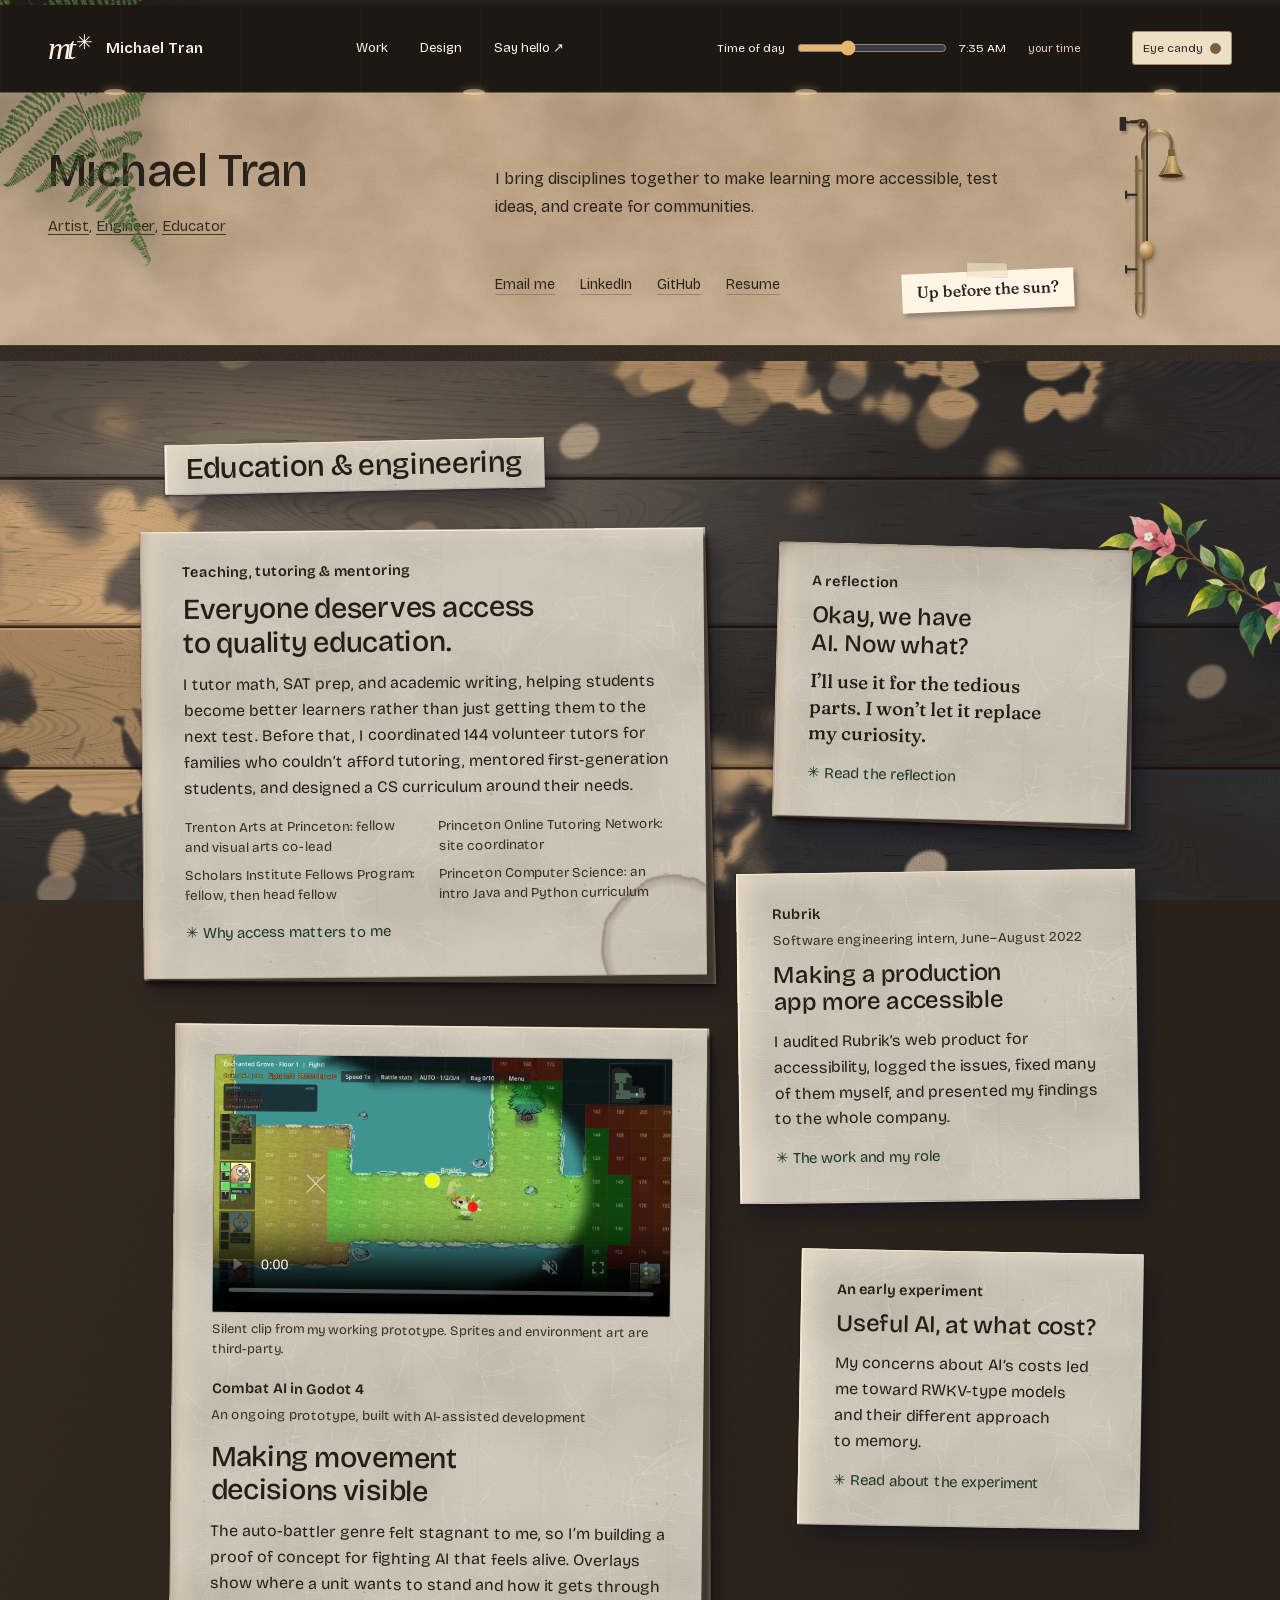
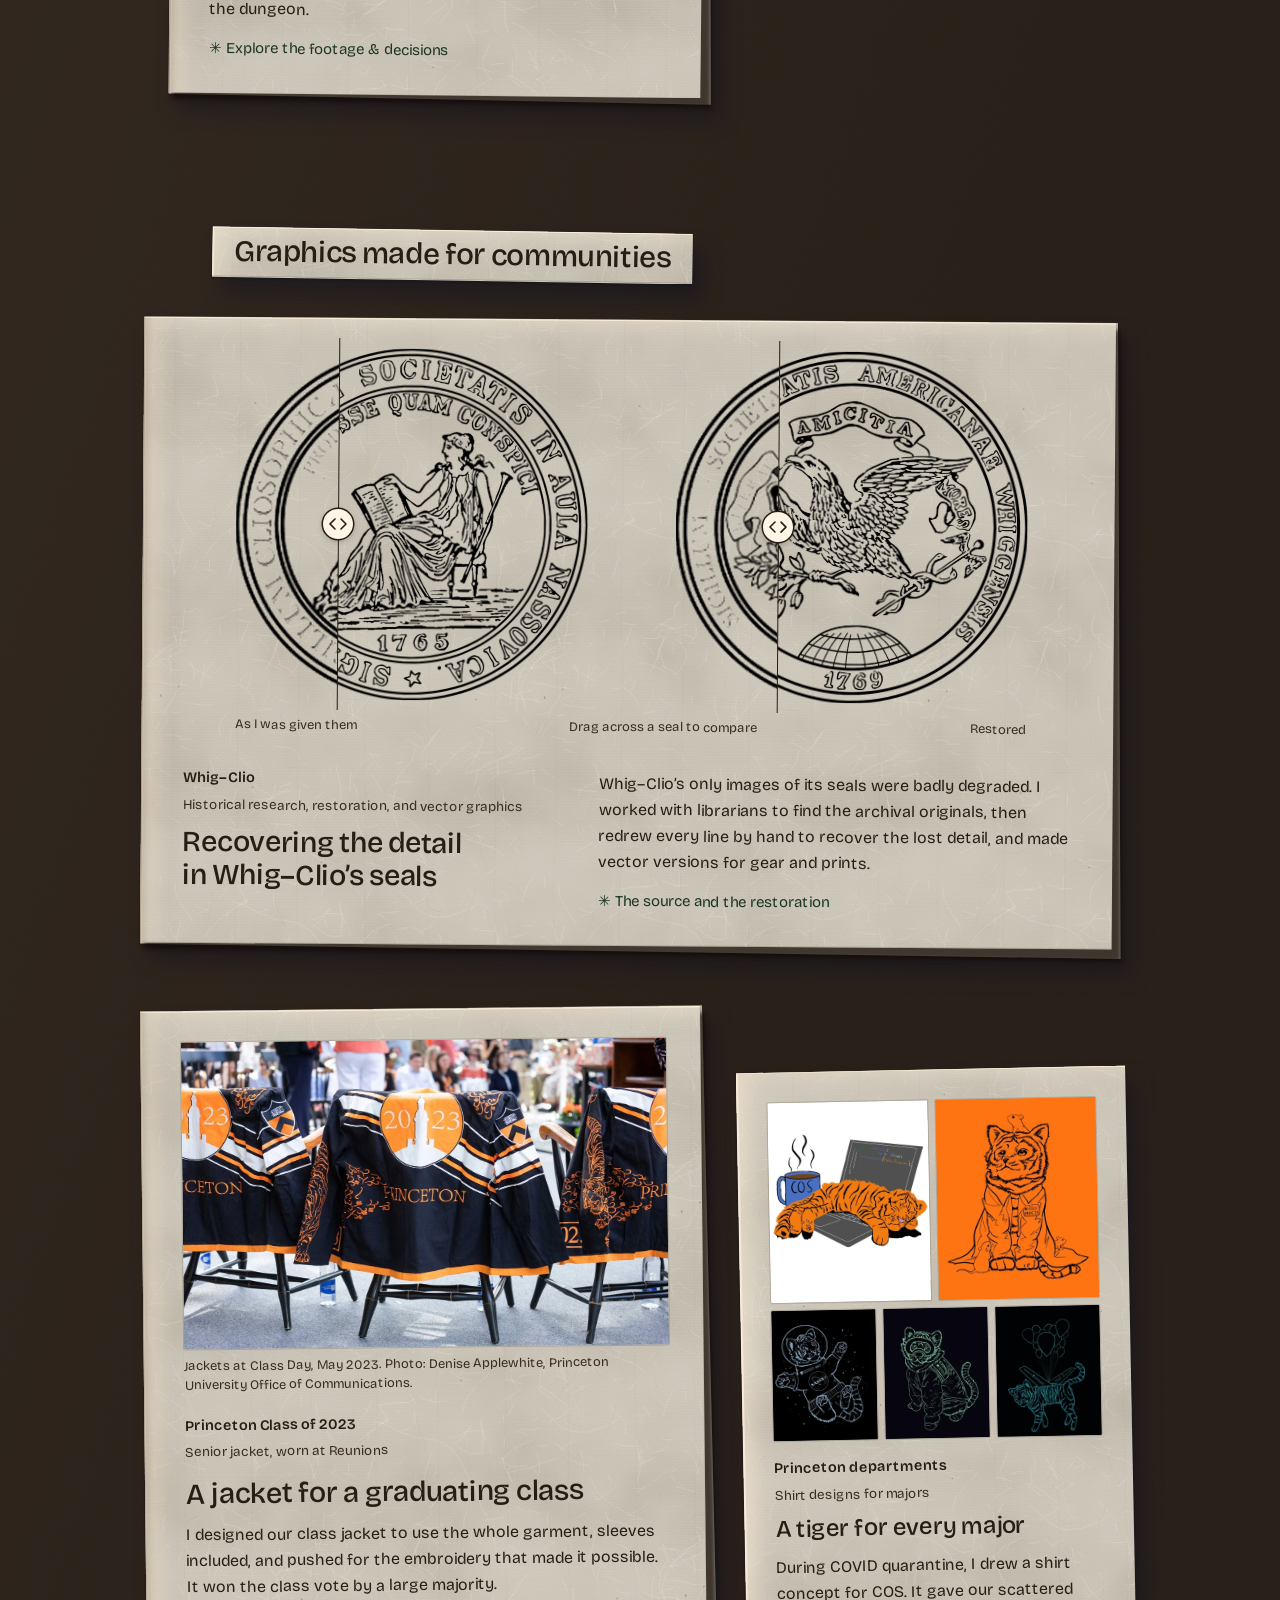
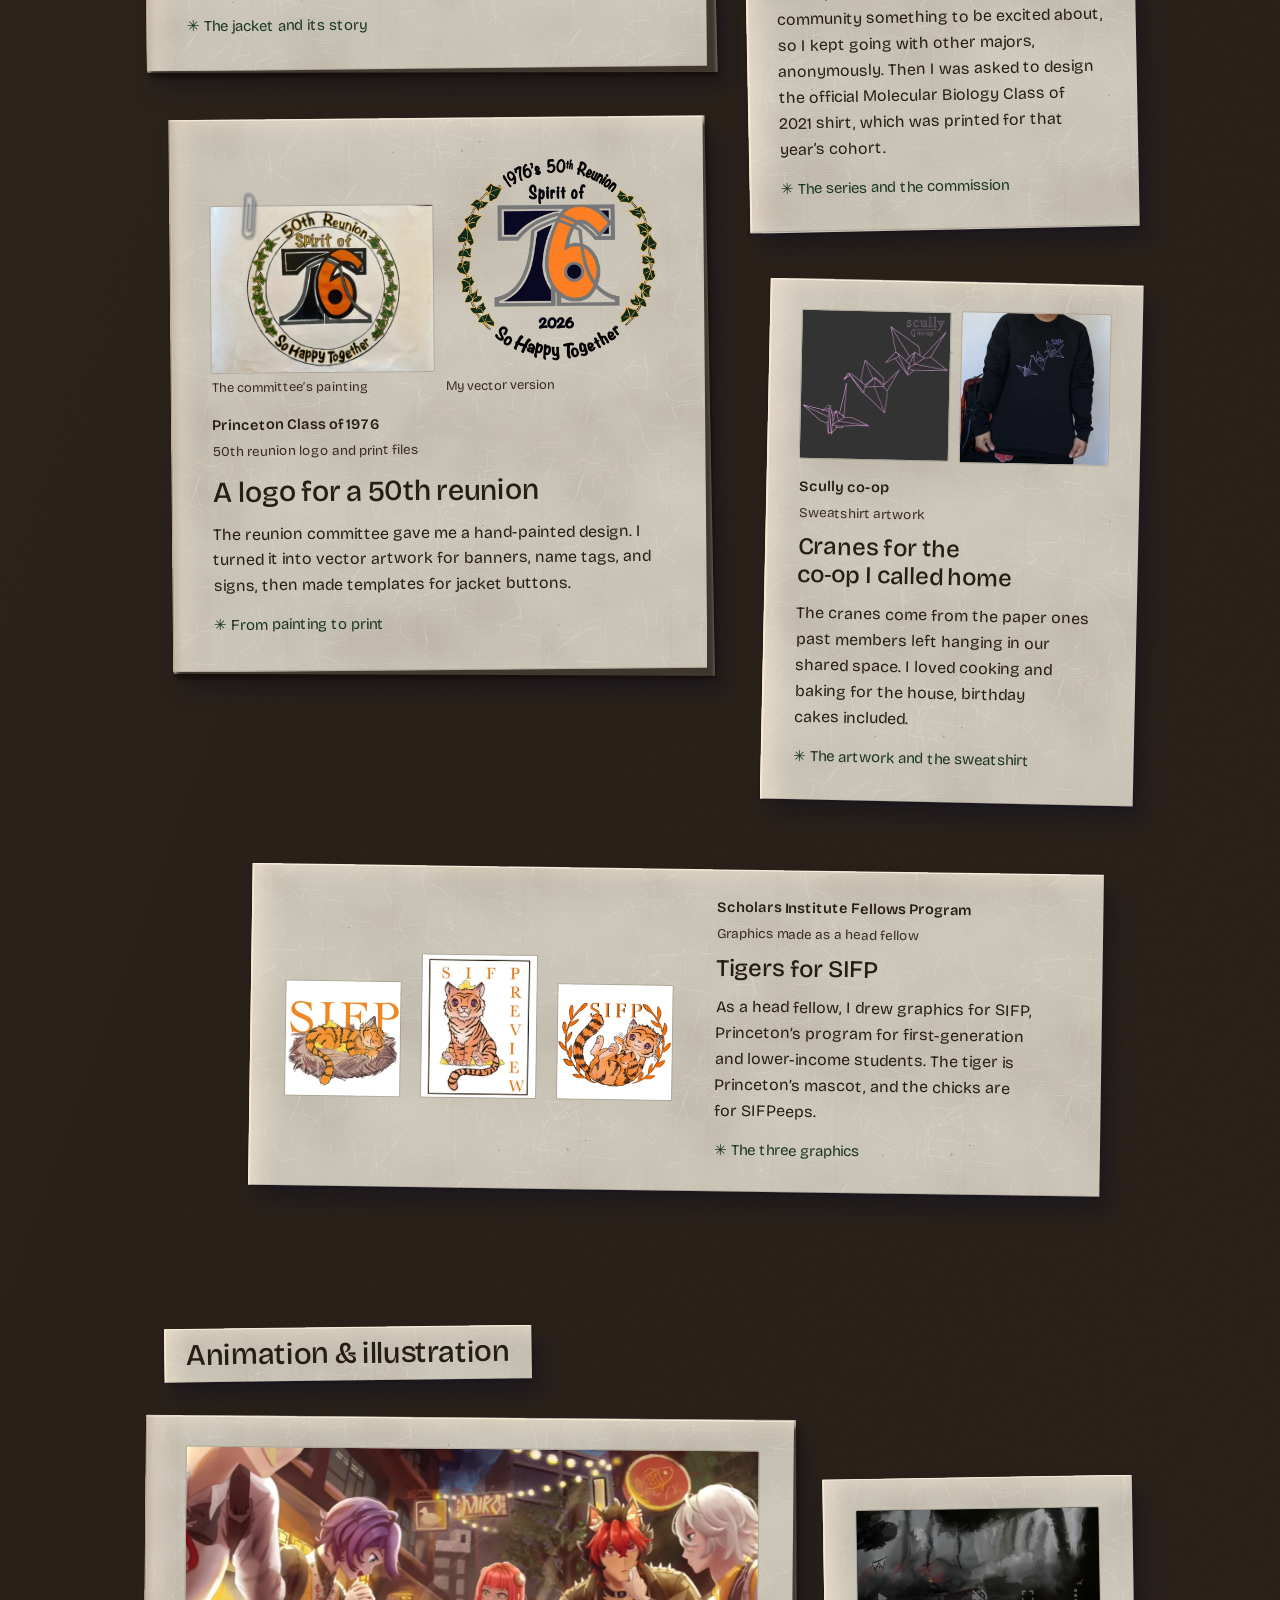
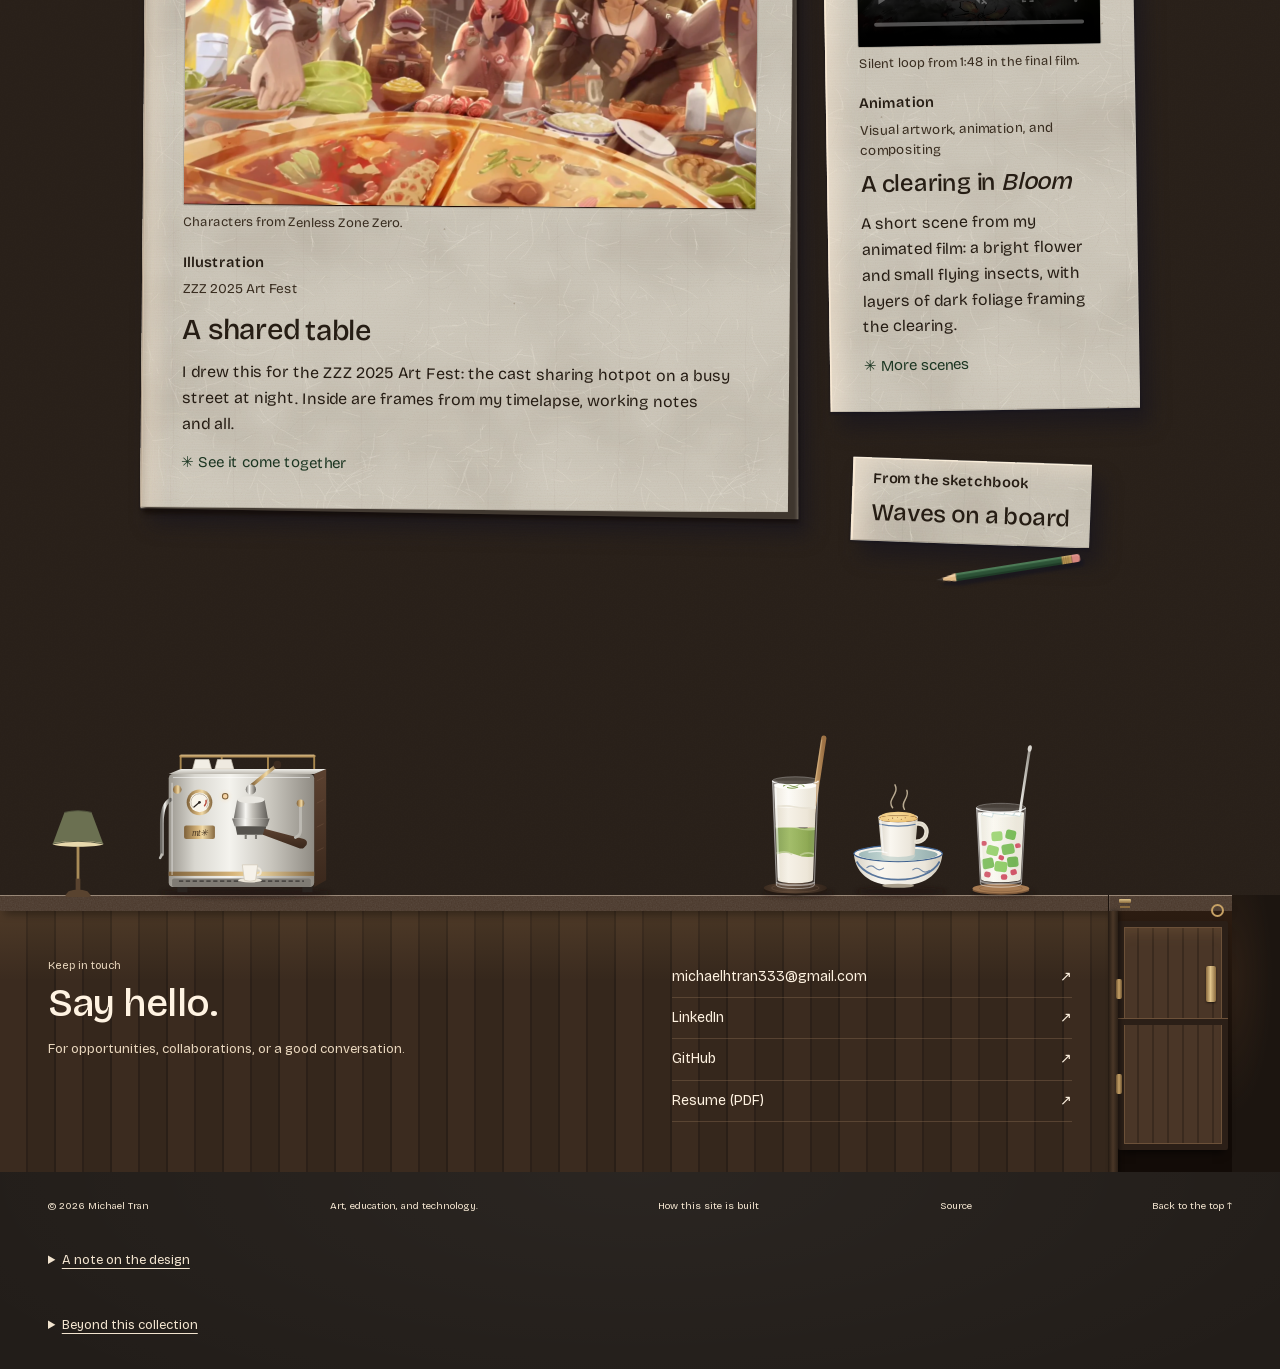
==== commit bd2e9d63: "Load less up front, mostly on phones The canopy branches (hidden under 1200px), the counter's cub an" ====
--- a/index.html
+++ b/index.html
@@ -23,7 +23,7 @@
   <link rel="stylesheet" href="home.css?v=946e9bce">
   <link rel="stylesheet" href="gallery.css?v=fd546465">
   <link rel="stylesheet" href="cafe.css?v=3c5ee5a2">
-  <script src="home.js?v=31272155" defer></script>
+  <script src="home.js?v=baed95e9" defer></script>
   <script src="lighting.js?v=18437461" defer></script>
   <script src="cafe.js?v=ed63f4f6" defer></script>
 </head>
@@ -36,8 +36,8 @@
     <div class="ct-grain"></div>
   </div>
   <div class="canopy" aria-hidden="true">
-    <div class="bough bough-jacaranda"><img src="assets/canopy-jacaranda.webp" alt="" width="527" height="642" decoding="async"></div>
-    <div class="bough bough-bougainvillea"><img src="assets/canopy-bougainvillea.webp" alt="" width="900" height="600" decoding="async"></div>
+    <div class="bough bough-jacaranda"><img loading="lazy" src="assets/canopy-jacaranda.webp" alt="" width="527" height="642" decoding="async"></div>
+    <div class="bough bough-bougainvillea"><img loading="lazy" src="assets/canopy-bougainvillea.webp" alt="" width="900" height="600" decoding="async"></div>
   </div>
   <div class="cafe-ceiling">
   <span class="downlight" style="--x: 9%"></span><span class="downlight" style="--x: 37%"></span><span class="downlight" style="--x: 63%"></span><span class="downlight" style="--x: 91%"></span>
@@ -390,8 +390,8 @@
     <section id="contact" class="contact counter" aria-labelledby="contact-title">
       <div class="counter-top">
         <div class="counter-dog" aria-hidden="true"></div>
-        <div class="counter-cub" aria-hidden="true"><img src="assets/cub-peek.webp" alt="" width="260" height="236"></div>
-        <button type="button" class="table-lamp" aria-pressed="false"><span class="lamp-glow" aria-hidden="true"></span><span class="lamp-bulb" aria-hidden="true"></span><img src="assets/cafe-lamp.svg" alt="" width="128" height="200"><span class="visually-hidden">Table lamp</span></button>
+        <div class="counter-cub" aria-hidden="true"><img loading="lazy" src="assets/cub-peek.webp" alt="" width="260" height="236"></div>
+        <button type="button" class="table-lamp" aria-pressed="false"><span class="lamp-glow" aria-hidden="true"></span><span class="lamp-bulb" aria-hidden="true"></span><img loading="lazy" src="assets/cafe-lamp.svg" alt="" width="128" height="200"><span class="visually-hidden">Table lamp</span></button>
         <div class="counter-espresso">
           <svg class="espresso" viewBox="0 0 250 210" aria-hidden="true">
             <!-- A single-group lever-top espresso machine: brushed steel, walnut side panel and brass
@@ -666,8 +666,8 @@
         <p>I started this because the auto-battler genre felt stagnant to me. I wanted a proof of concept that complex fighting AI, while hard, is doable: units read a positioning heatmap and score their options instead of following a decision tree. The real challenge has been making them feel alive. They lean toward certain behaviors without being guaranteed to follow them, which plays very differently from a complicated finite state machine.</p>
         <h3>See the decisions</h3>
         <p>The prototype includes overlays for inspecting movement. These recordings show the existing systems running in the dungeon, with automatic movement active.</p>
-        <figure class="media-figure"><video controls muted loop playsinline preload="none" data-autoplay="visible" width="960" height="540" poster="assets/dungeon-heatmap.webp" aria-label="Dungeon combat positioning heatmap demonstration"><source src="assets/media/dungeon-heatmap.mp4" type="video/mp4"><a href="assets/media/dungeon-heatmap.mp4">Open the video</a></video><figcaption><strong>Choosing a fighting position.</strong> Scores update across the terrain for the highlighted unit. The white cross marks its current movement target; the map makes its preferences visible. <span class="media-note">Silent looping excerpt · starts in view unless reduced motion is enabled. Use the controls to pause.</span></figcaption></figure>
-        <figure class="media-figure"><video controls playsinline preload="none" width="960" height="540" poster="assets/dungeon-flow.webp" aria-label="Dungeon directional flow-field demonstration"><source src="assets/media/dungeon-flow.mp4" type="video/mp4"><a href="assets/media/dungeon-flow.mp4">Open the video</a></video><figcaption><strong>Mapping routes through terrain.</strong> The arrows show the exploration flow field across walkable rooms and corridors. The field remains visible during this fight; combat positioning adds separate decisions. <span class="media-note">Silent excerpt · play on request.</span></figcaption></figure>
+        <figure class="media-figure"><video controls muted loop playsinline preload="none" data-autoplay="visible" width="960" height="540" data-poster="assets/dungeon-heatmap.webp" aria-label="Dungeon combat positioning heatmap demonstration"><source src="assets/media/dungeon-heatmap.mp4" type="video/mp4"><a href="assets/media/dungeon-heatmap.mp4">Open the video</a></video><figcaption><strong>Choosing a fighting position.</strong> Scores update across the terrain for the highlighted unit. The white cross marks its current movement target; the map makes its preferences visible. <span class="media-note">Silent looping excerpt · starts in view unless reduced motion is enabled. Use the controls to pause.</span></figcaption></figure>
+        <figure class="media-figure"><video controls playsinline preload="none" width="960" height="540" data-poster="assets/dungeon-flow.webp" aria-label="Dungeon directional flow-field demonstration"><source src="assets/media/dungeon-flow.mp4" type="video/mp4"><a href="assets/media/dungeon-flow.mp4">Open the video</a></video><figcaption><strong>Mapping routes through terrain.</strong> The arrows show the exploration flow field across walkable rooms and corridors. The field remains visible during this fight; combat positioning adds separate decisions. <span class="media-note">Silent excerpt · play on request.</span></figcaption></figure>
         <h3>Two movement questions</h3>
         <p>Getting through a corridor and choosing where to stand during a fight need different information. The dungeon builds a distance field over walkable cells, then derives directions toward the exploration goal. Combat evaluates positions using the unit’s situation. Keeping both visible helps separate route problems from tactical choices.</p>
         <p class="story-credit">Recorded from the ongoing Godot prototype. These excerpts demonstrate the diagnostic views, not a benchmark of optimal behavior. Game sprites and environment assets are third-party artwork; my contribution here is the system design and development process.</p>
@@ -771,15 +771,15 @@
       <article id="bloom-story" class="story">
         <p class="eyebrow">Animation / painted environments</p><h2>A clearing in <em>Bloom</em></h2>
         <p>A short scene from my animated film, with a bright flower, small flying insects, and layers of dark foliage framing the clearing.</p>
-        <figure class="media-figure"><video controls muted loop playsinline preload="none" data-autoplay="visible" width="960" height="540" poster="assets/bloom-clearing-loop.webp" aria-label="Bloom: an orange flower and small flying insects in a painted forest clearing"><source src="assets/media/bloom-clearing.mp4" type="video/mp4"><a href="assets/media/bloom-clearing.mp4">Open the video</a></video><figcaption>Six seconds from 1:48–1:54 in the final film.</figcaption></figure>
+        <figure class="media-figure"><video controls muted loop playsinline preload="none" data-autoplay="visible" width="960" height="540" data-poster="assets/bloom-clearing-loop.webp" aria-label="Bloom: an orange flower and small flying insects in a painted forest clearing"><source src="assets/media/bloom-clearing.mp4" type="video/mp4"><a href="assets/media/bloom-clearing.mp4">Open the video</a></video><figcaption>Six seconds from 1:48–1:54 in the final film.</figcaption></figure>
         <h3>A closer look</h3>
         <p>The orange flower is the focal point in a muted forest, and the dark leaves in front frame the clearing.</p>
         <h3>Over the rocks</h3>
         <p>Earlier in the film, water runs between the rocks while small spirits start to glow.</p>
-        <figure class="media-figure"><video controls muted loop playsinline preload="none" data-autoplay="visible" width="960" height="540" poster="assets/bloom-water.webp" aria-label="Bloom: water flowing between rocks as small spirits glow"><source src="assets/media/bloom-water.mp4" type="video/mp4"><a href="assets/media/bloom-water.mp4">Open the video</a></video><figcaption>Eight seconds from 1:02–1:10 in the final film.</figcaption></figure>
+        <figure class="media-figure"><video controls muted loop playsinline preload="none" data-autoplay="visible" width="960" height="540" data-poster="assets/bloom-water.webp" aria-label="Bloom: water flowing between rocks as small spirits glow"><source src="assets/media/bloom-water.mp4" type="video/mp4"><a href="assets/media/bloom-water.mp4">Open the video</a></video><figcaption>Eight seconds from 1:02–1:10 in the final film.</figcaption></figure>
         <h3>Near the end</h3>
         <p>A small creature waves from a stump.</p>
-        <figure class="media-figure"><video controls muted loop playsinline preload="none" data-autoplay="visible" width="960" height="540" poster="assets/bloom-creature.webp" aria-label="Bloom: a small butterfly-winged creature waving from a stump in a dark forest"><source src="assets/media/bloom-creature.mp4" type="video/mp4"><a href="assets/media/bloom-creature.mp4">Open the video</a></video><figcaption>A loop from 2:12 in the final film, cropped in closer.</figcaption></figure>
+        <figure class="media-figure"><video controls muted loop playsinline preload="none" data-autoplay="visible" width="960" height="540" data-poster="assets/bloom-creature.webp" aria-label="Bloom: a small butterfly-winged creature waving from a stump in a dark forest"><source src="assets/media/bloom-creature.mp4" type="video/mp4"><a href="assets/media/bloom-creature.mp4">Open the video</a></video><figcaption>A loop from 2:12 in the final film, cropped in closer.</figcaption></figure>
         <p class="story-credit">Drawn in Procreate. Visual artwork, animation, and compositing by Michael Tran. The clips are silent loops. They start when they come into view unless reduced motion is on, and the controls pause them.</p>
         <a class="story-return" href="#work">Back to the collection ↑</a>
       </article>
@@ -792,7 +792,7 @@
         <p>These frames come from my drawing timelapse. They show the figure drawing, color blocking, environmental detail, and lighting at different stages, including the working notes left on the canvas.</p>
         <div class="process-grid"><figure><img src="assets/hotpot-drawing.webp" alt="Line drawing of the characters arranged around the table, with handwritten working notes." width="960" height="540" loading="lazy"><figcaption><strong>Figure drawing</strong>The figures, poses, and shared table take shape in the line drawing.</figcaption></figure><figure><img src="assets/hotpot-color.webp" alt="Characters and food filled with flat colors over the initial drawing, with visible working notes." width="960" height="540" loading="lazy"><figcaption><strong>Color blocking</strong>Flat colors establish the characters and food before the rendering develops.</figcaption></figure><figure><img src="assets/hotpot-rendering.webp" alt="The hotpot, characters, and street environment with painted color, form, and detail." width="960" height="540" loading="lazy"><figcaption><strong>Rendering the scene</strong>The street, food, and figures gain detail and a sense of volume.</figcaption></figure><figure><img src="assets/hotpot-lighting.webp" alt="The completed gathering with warm highlights, rim light, and atmospheric glow." width="960" height="540" loading="lazy"><figcaption><strong>Light and atmosphere</strong>Warm highlights and atmospheric light bring the separate elements together.</figcaption></figure></div>
         <h3>From drawing to color</h3>
-        <figure class="media-figure"><video controls playsinline preload="none" width="960" height="540" poster="assets/hotpot-drawing.webp" aria-label="Hotpot illustration drawing and color-blocking timelapse"><source src="assets/media/hotpot-process.mp4" type="video/mp4"><a href="assets/media/hotpot-process.mp4">Open the video</a></video><figcaption>An 18-second timelapse excerpt follows the early construction into color. The original recording includes layers being shown and hidden as the work develops. <span class="media-note">Silent excerpt · play on request.</span></figcaption></figure>
+        <figure class="media-figure"><video controls playsinline preload="none" width="960" height="540" data-poster="assets/hotpot-drawing.webp" aria-label="Hotpot illustration drawing and color-blocking timelapse"><source src="assets/media/hotpot-process.mp4" type="video/mp4"><a href="assets/media/hotpot-process.mp4">Open the video</a></video><figcaption>An 18-second timelapse excerpt follows the early construction into color. The original recording includes layers being shown and hidden as the work develops. <span class="media-note">Silent excerpt · play on request.</span></figcaption></figure>
         <p class="story-credit">Illustration by Michael Tran. Characters from Zenless Zone Zero.</p>
         <a class="story-return" href="#work">Back to the collection ↑</a>
       </article>
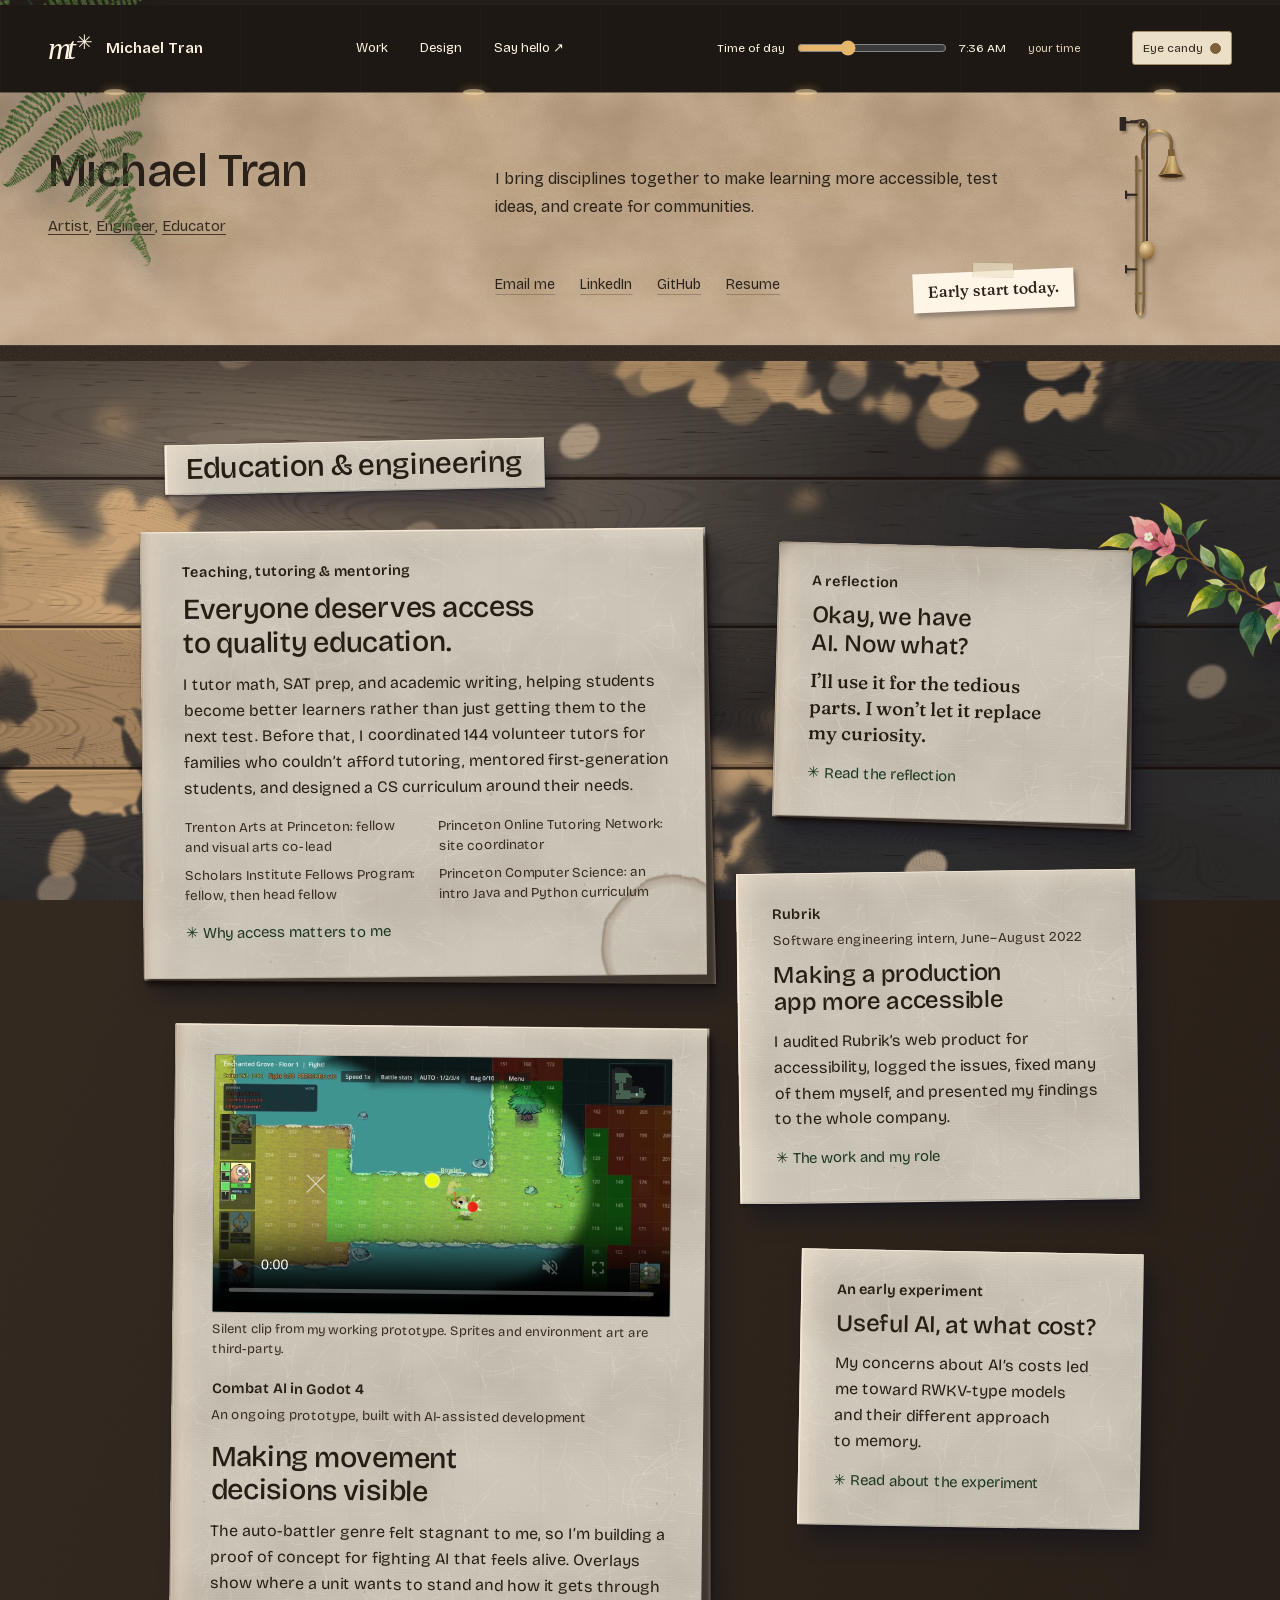
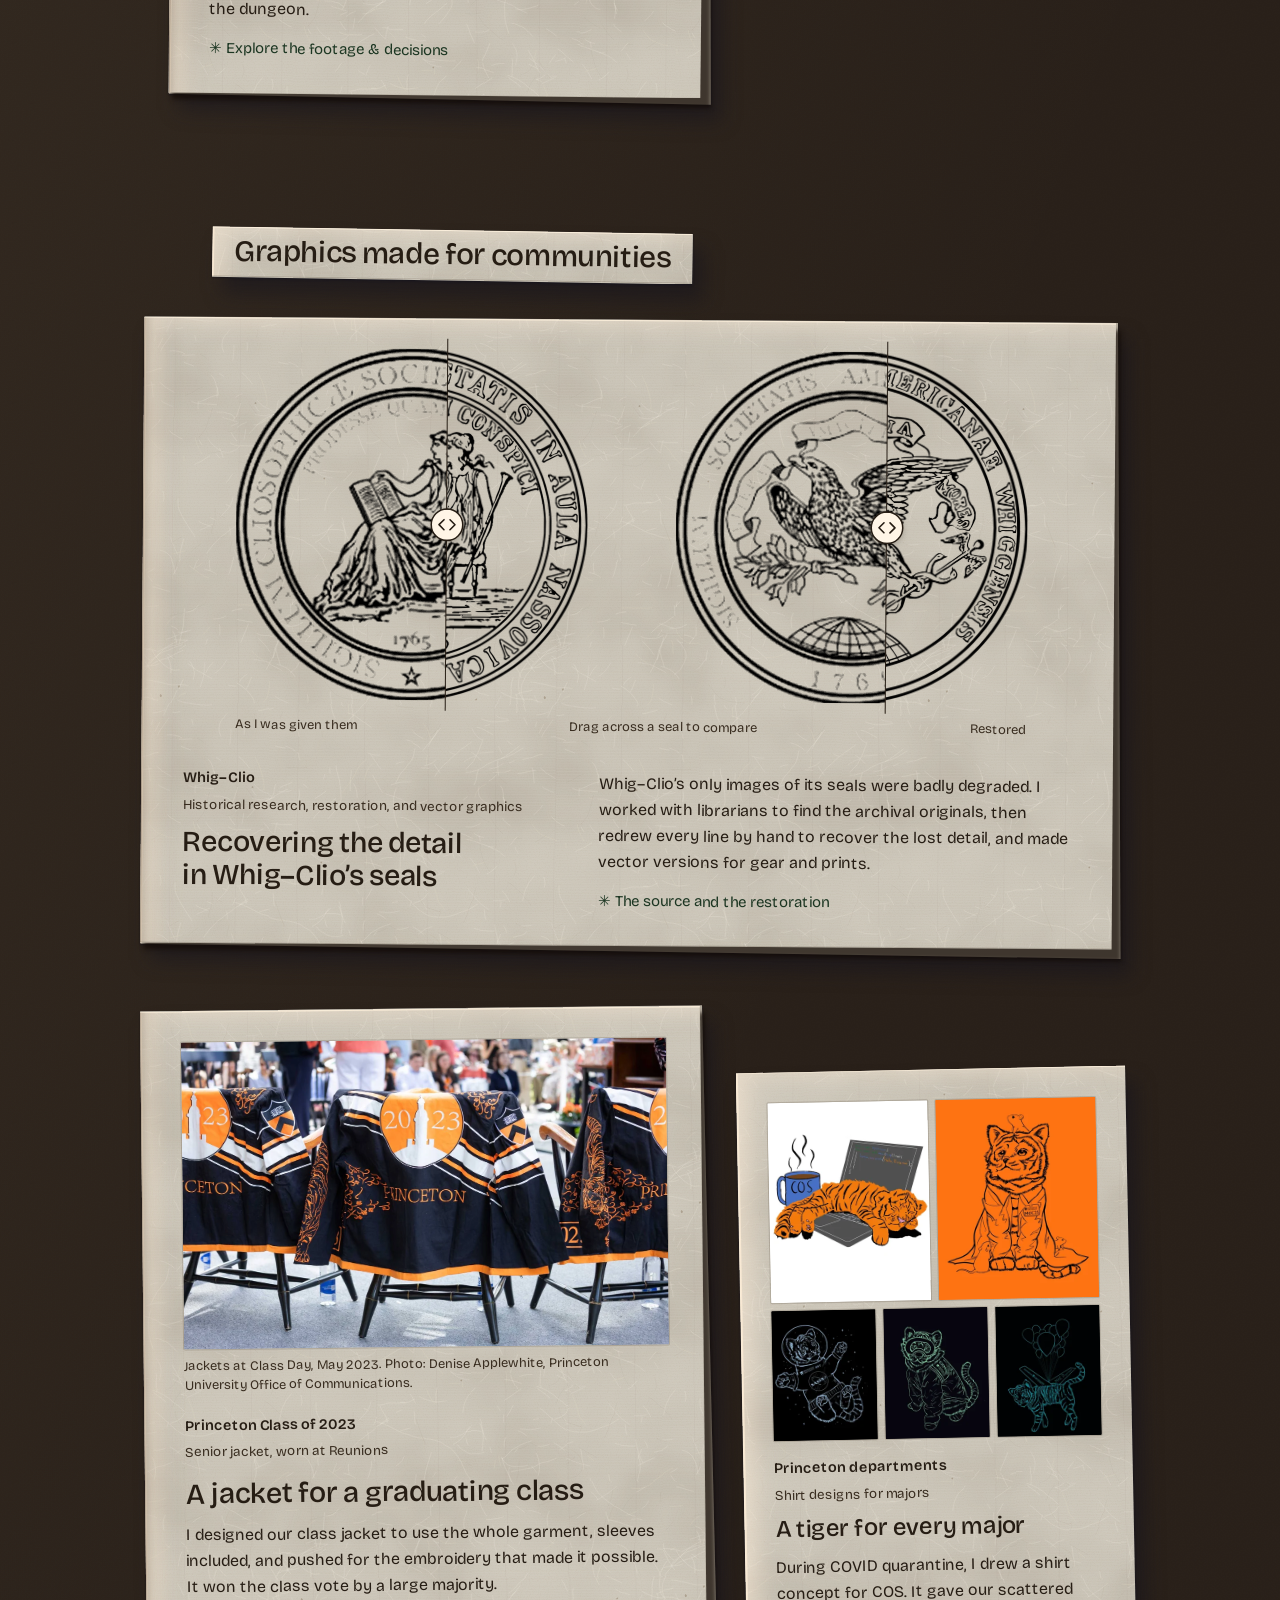
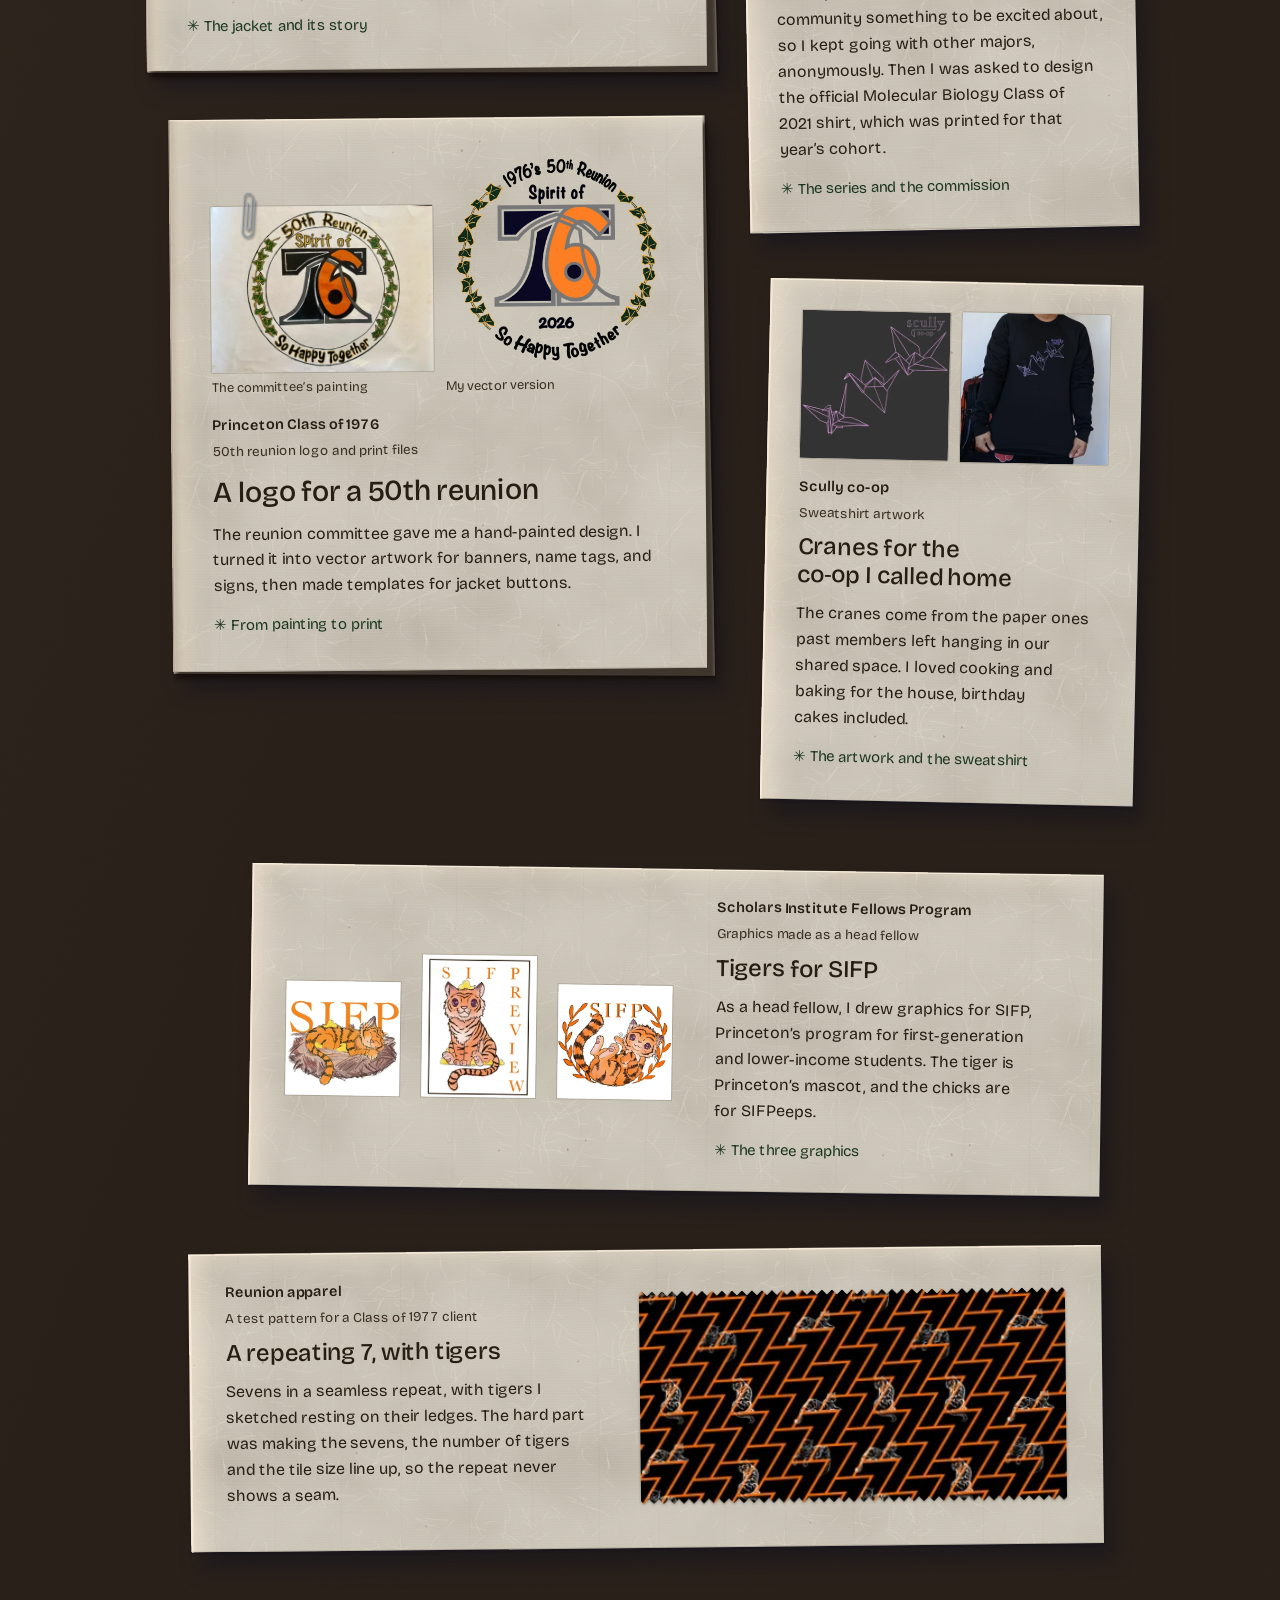
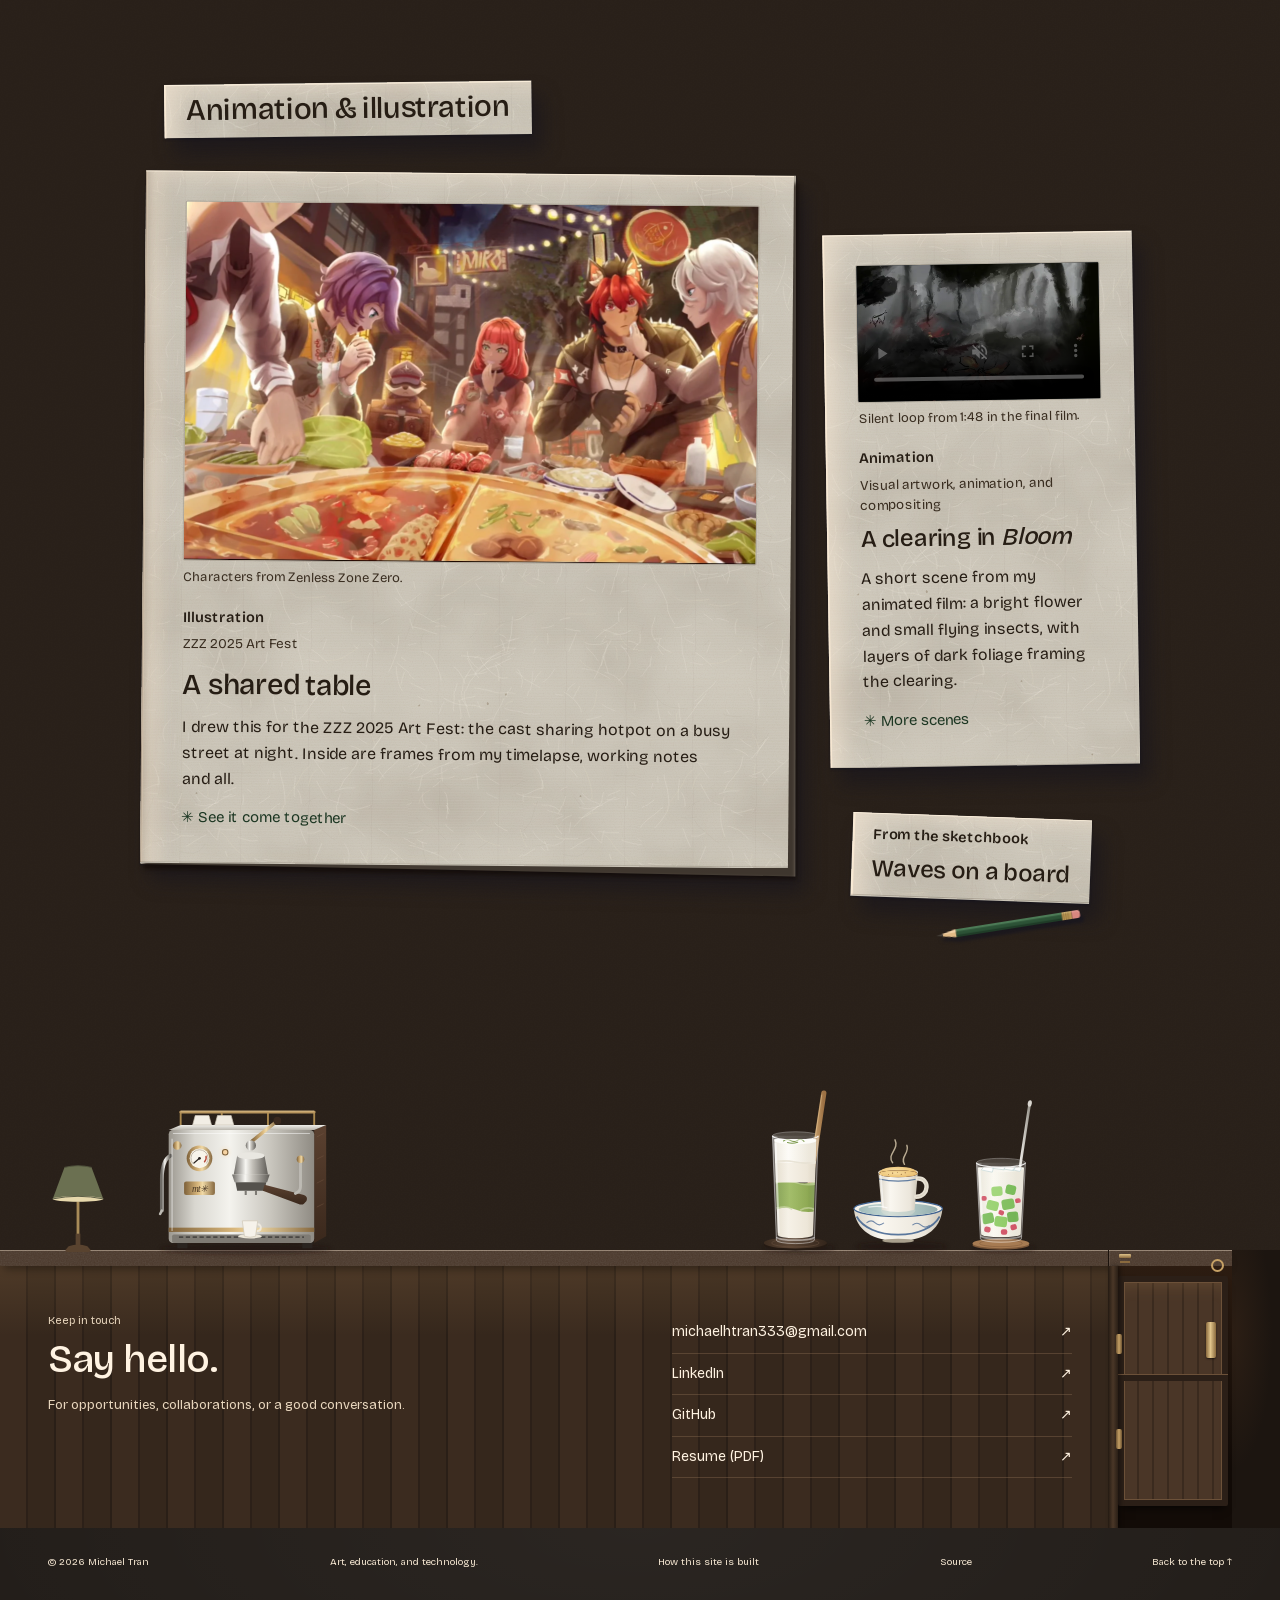
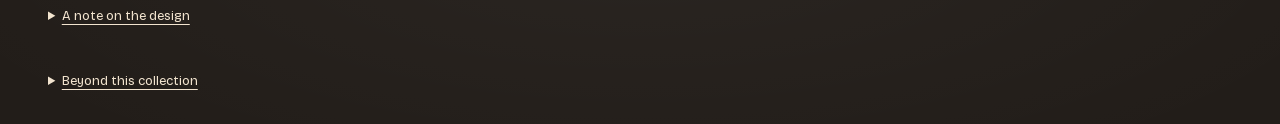
==== commit 6c549cdc: "Add the tigers-77 pattern as a fabric swatch in the design section A band after the SIFP graphics sh" ====
--- a/index.html
+++ b/index.html
@@ -22,7 +22,7 @@
   <script>document.documentElement.classList.add('js')</script>
   <link rel="stylesheet" href="home.css?v=946e9bce">
   <link rel="stylesheet" href="gallery.css?v=fd546465">
-  <link rel="stylesheet" href="cafe.css?v=3c5ee5a2">
+  <link rel="stylesheet" href="cafe.css?v=0e0ff78b">
   <script src="home.js?v=baed95e9" defer></script>
   <script src="lighting.js?v=18437461" defer></script>
   <script src="cafe.js?v=ed63f4f6" defer></script>
@@ -313,6 +313,22 @@
                 <h3 id="sifp-title"><a class="pp-link" href="#sifp-story" data-story="sifp-story">Tigers for SIFP</a></h3>
                 <p>As a head fellow, I drew graphics for SIFP, Princeton’s program for first-generation and lower-income students. The tiger is Princeton’s mascot, and the chicks are for SIFPeeps.</p>
                 <p class="pp-more" aria-hidden="true">✳ The three graphics</p>
+              </div>
+            </div>
+          </article>
+          <article class="pp pp--card pp--band pp--swatch-band" style="--tilt: -.6deg" aria-labelledby="pattern-title">
+            <span class="pp-cast" aria-hidden="true"><span></span></span>
+            <span class="pp-contact" aria-hidden="true"><span></span></span>
+            <span class="pp-surface" aria-hidden="true"><span class="sky-pane"><span class="sky-room"><span class="fleck fleck-soft"></span><span class="fleck fleck-a"></span><span class="fleck fleck-b"></span><span class="fleck fleck-c"></span></span><span class="pool"></span></span><span class="pp-grain"></span><span class="pp-skin"></span></span>
+            <div class="pp-content">
+              <div class="pp-swatch">
+                <img src="assets/tigers-77.webp" srcset="assets/tigers-77-380.webp 380w, assets/tigers-77.webp 760w, assets/tigers-77-1140.webp 1140w" sizes="auto, 100vw" alt="The pattern repeated: orange sevens stacked in a zigzag on black, with sketched tigers sitting and lying on their ledges." width="760" height="380" loading="lazy">
+              </div>
+              <div>
+                <p class="kicker">Reunion apparel</p>
+                <p class="meta">A test pattern for a Class of 1977 client</p>
+                <h3 id="pattern-title">A repeating 7, with tigers</h3>
+                <p>Sevens in a seamless repeat, with tigers I sketched resting on their ledges. The hard part was making the sevens, the number of tigers and the tile size line up, so the repeat never shows a seam.</p>
               </div>
             </div>
           </article>
--- a/cafe.css
+++ b/cafe.css
@@ -227,6 +227,11 @@
 .pp-still { position: relative; display: block; }
 .pp-pair { display: grid; grid-template-columns: 1fr 1fr; gap: 12px; align-items: center; margin-bottom: 18px; }
 .pp-pair img { width: 100%; height: auto; border-radius: 1px; box-shadow: 0 0 0 1px rgb(40 28 16 / .16); }
+/* A fabric swatch, its top and bottom edges cut with pinking shears. */
+.pp-swatch { margin-bottom: 18px; filter: drop-shadow(0 1px 1.5px rgb(40 28 16 / .35)); }
+.pp-swatch img { display: block; width: 100%; height: auto; --z: 5px;
+  mask: conic-gradient(from 135deg at top, #0000, #000 1deg 89deg, #0000 90deg) top / calc(2 * var(--z)) 51% repeat-x,
+        conic-gradient(from -45deg at bottom, #0000, #000 1deg 89deg, #0000 90deg) bottom / calc(2 * var(--z)) 51% repeat-x; }
 /* COS, where the series began, and MOL, the one that was printed, side by side; the rest of the series beneath. */
 .pp-tigers { display: grid; grid-template-columns: repeat(6, minmax(0, 1fr)); gap: 8px; margin-bottom: 18px; }
 .pp-tigers img { display: block; grid-column: span 2; width: 100%; height: auto; aspect-ratio: 4 / 5; object-fit: contain; background: #000; border-radius: 1px; box-shadow: 0 0 0 1px rgb(40 28 16 / .16); }
@@ -582,6 +587,8 @@
   .desk .desk-coda { margin: clamp(24px, 5vw, 34px) 0 0; }
   .desk-coda .pp--band .pp-content { display: block; }
   .desk-coda .pp-marks--sifp { margin-bottom: 18px; }
+  .desk-coda > .pp--swatch-band { margin-left: 0; }
+  .desk-coda .pp--swatch-band .pp-swatch { margin-bottom: 18px; }
   .pp-words { display: block; }
   .pp-words h3 { margin-bottom: 12px; }
 }
@@ -651,6 +658,9 @@
 .pp--band .pp-content { display: grid; grid-template-columns: minmax(0, 1.1fr) minmax(0, 1fr); gap: 18px clamp(24px, 3.4vw, 44px); align-items: center; }
 .pp-marks--sifp { align-items: end; margin: 0; }
 .pp-marks--sifp img { box-shadow: 0 0 0 1px rgb(40 28 16 / .16); }
+.desk-coda > .pp--swatch-band { margin: clamp(26px, 4vw, 48px) 0 0 clamp(-60px, -5vw, 0px); }
+.pp--swatch-band .pp-content { grid-template-columns: minmax(0, 1fr) minmax(0, 1.15fr); }
+.pp--swatch-band .pp-swatch { order: 2; margin: 0; }
 
 /* ——— Signs of use: a coffee ring, a pencil left by the sketch, a clip holding the committee's painting ——— */
 .pp-ring { position: absolute; right: -52px; bottom: -58px; width: 170px; height: 170px; background: url('assets/coffee-ring.svg') center / contain no-repeat; opacity: .4; rotate: 25deg; }
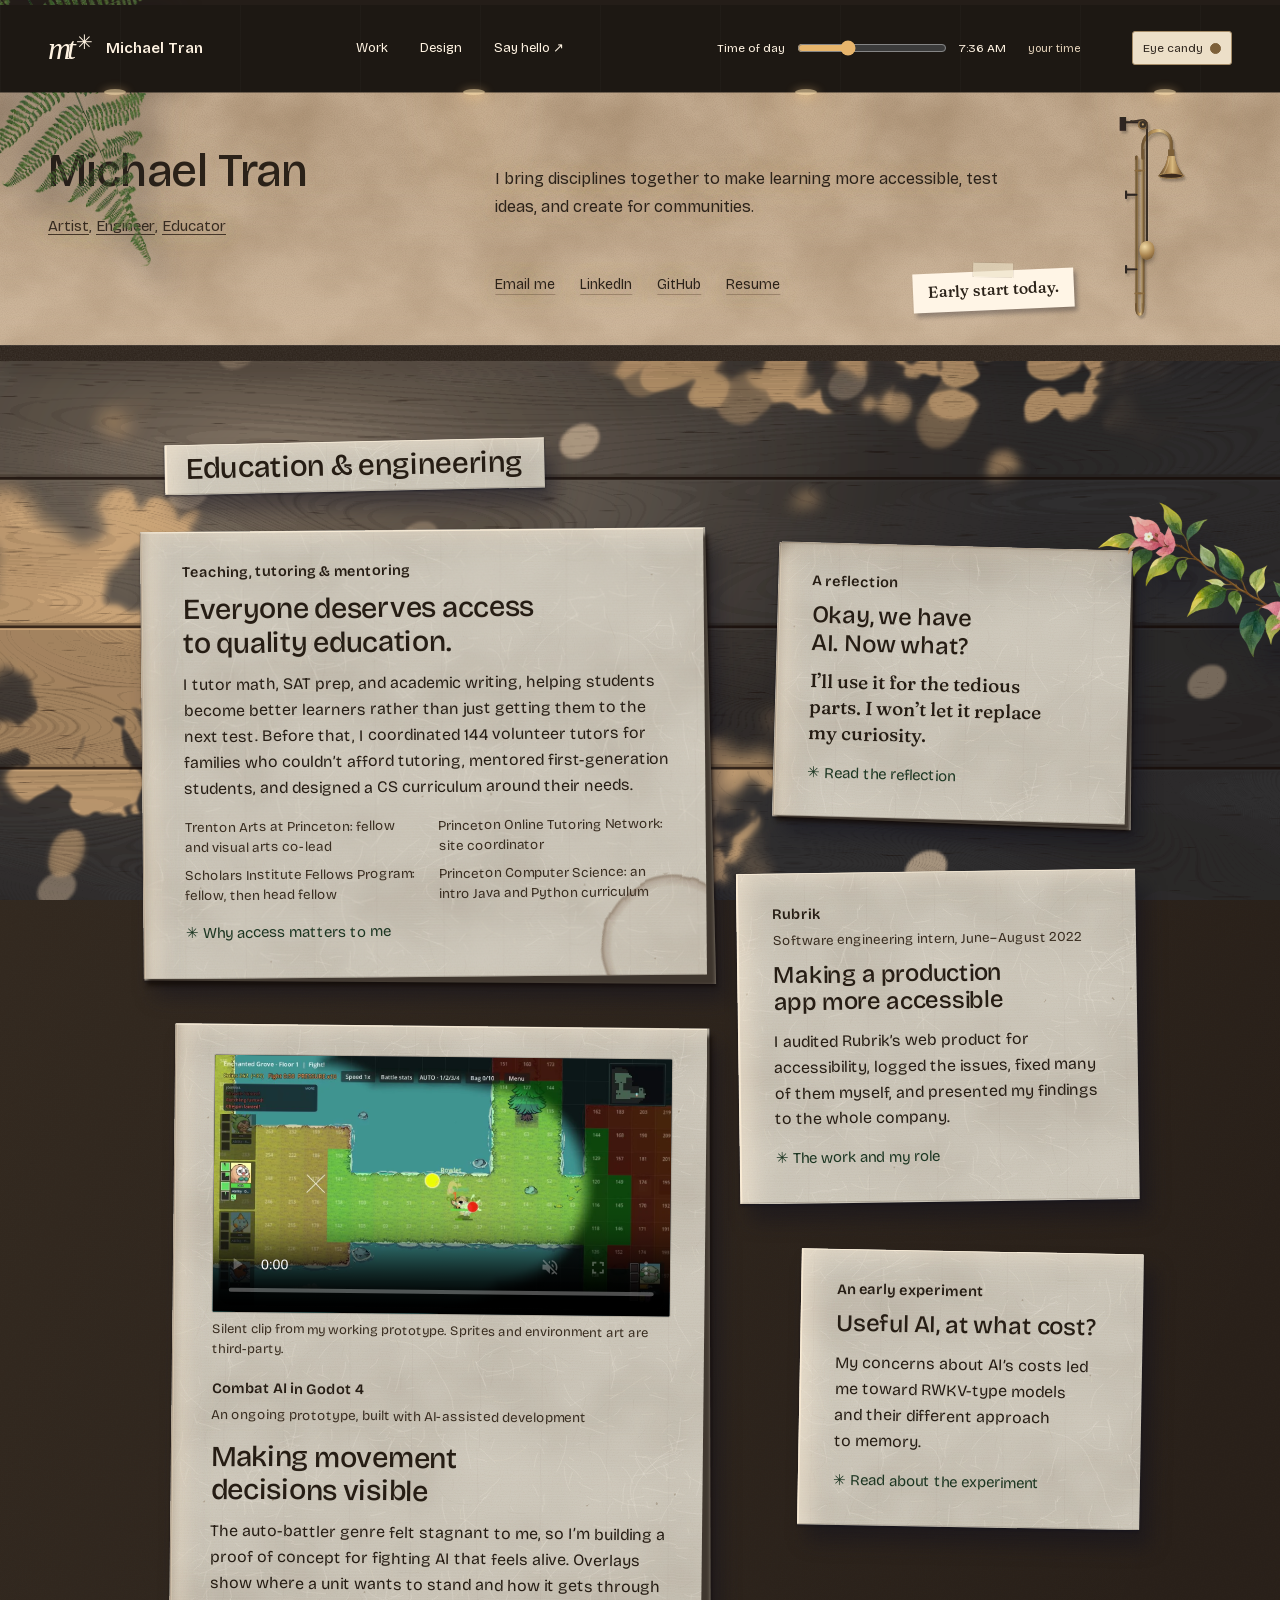
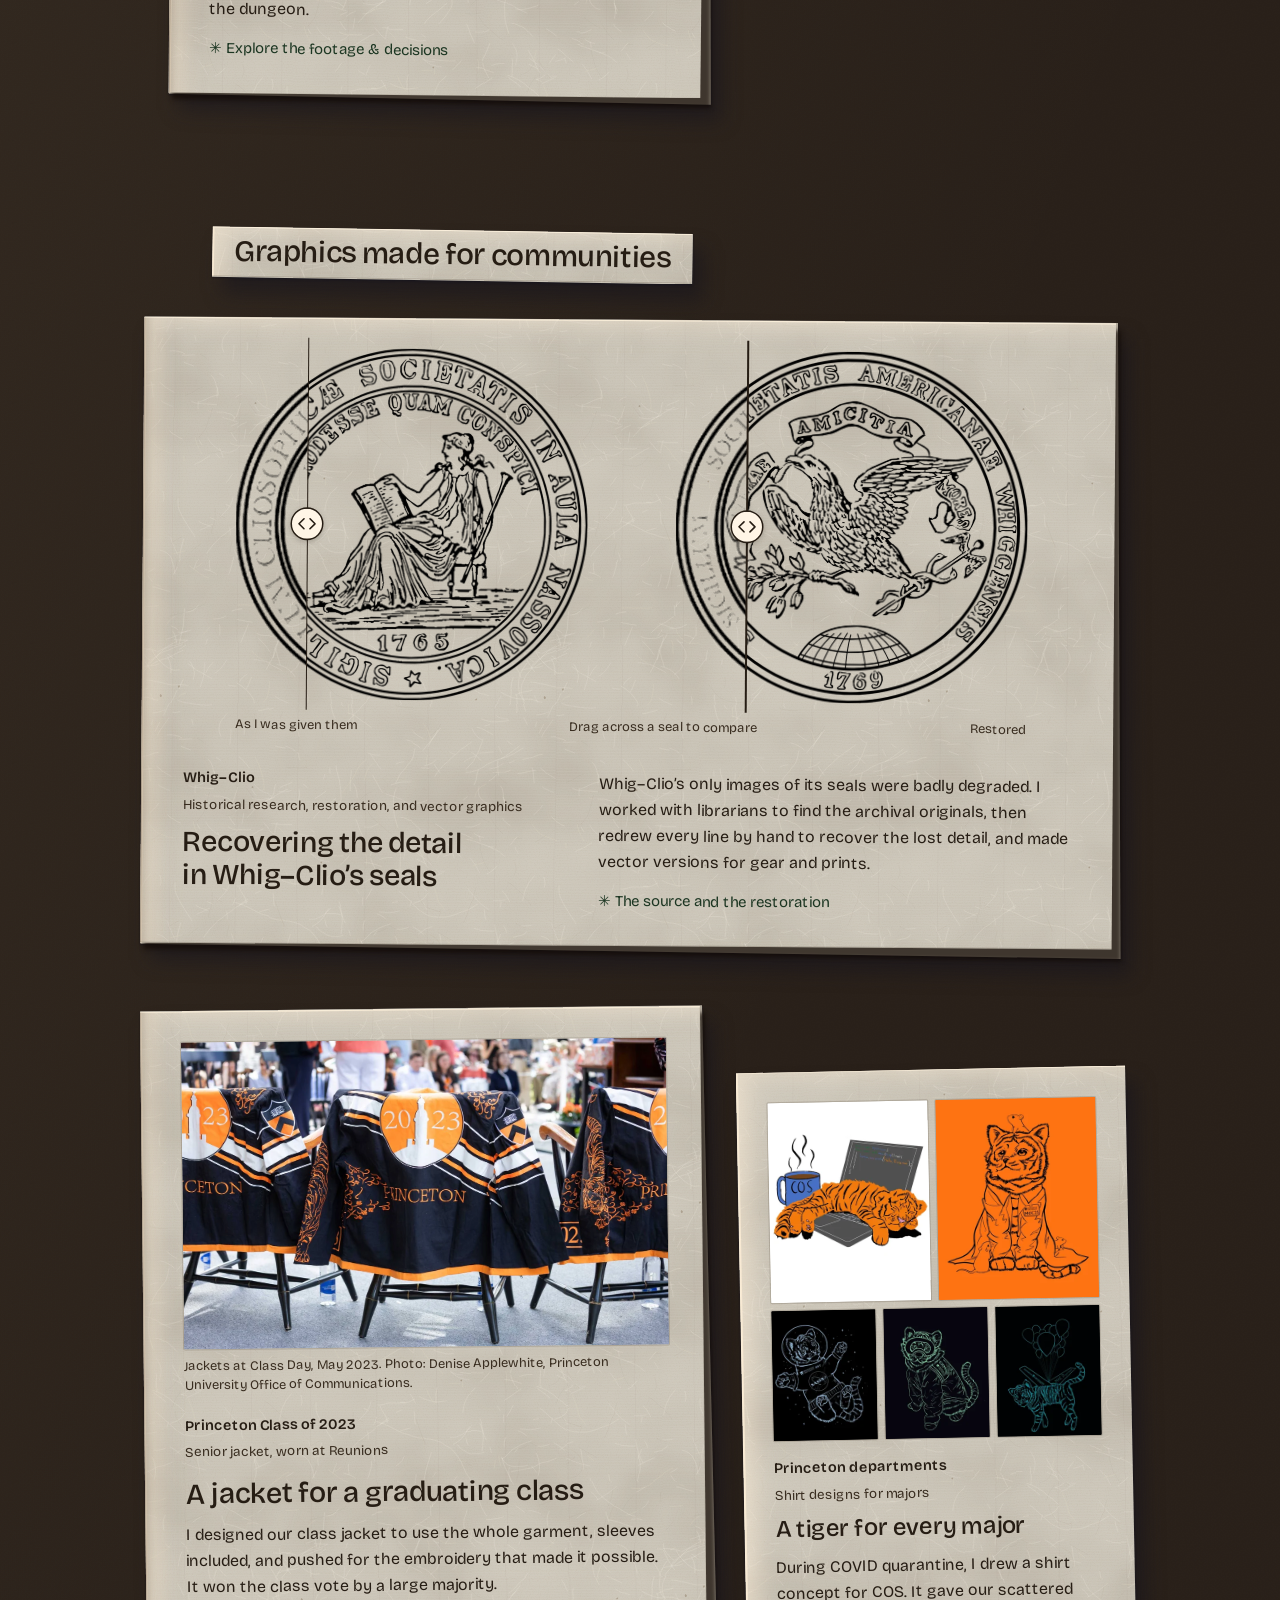
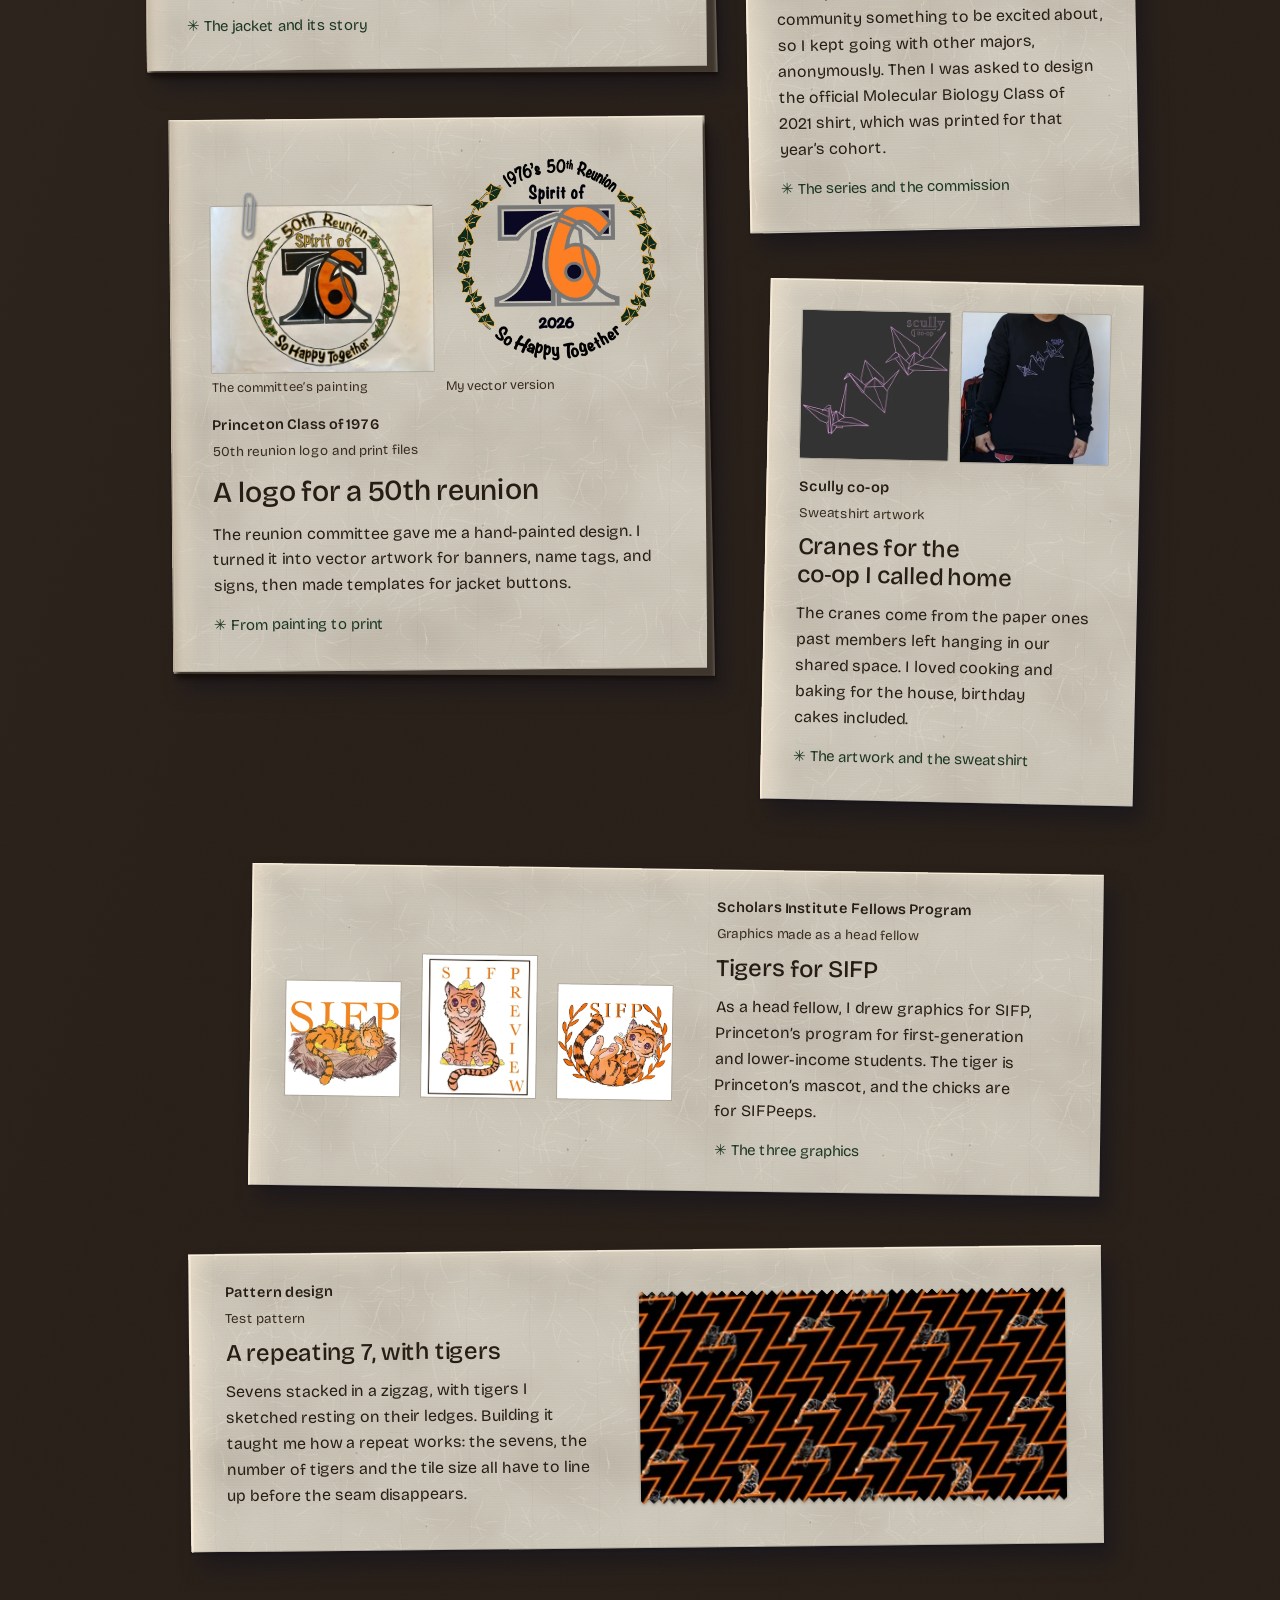
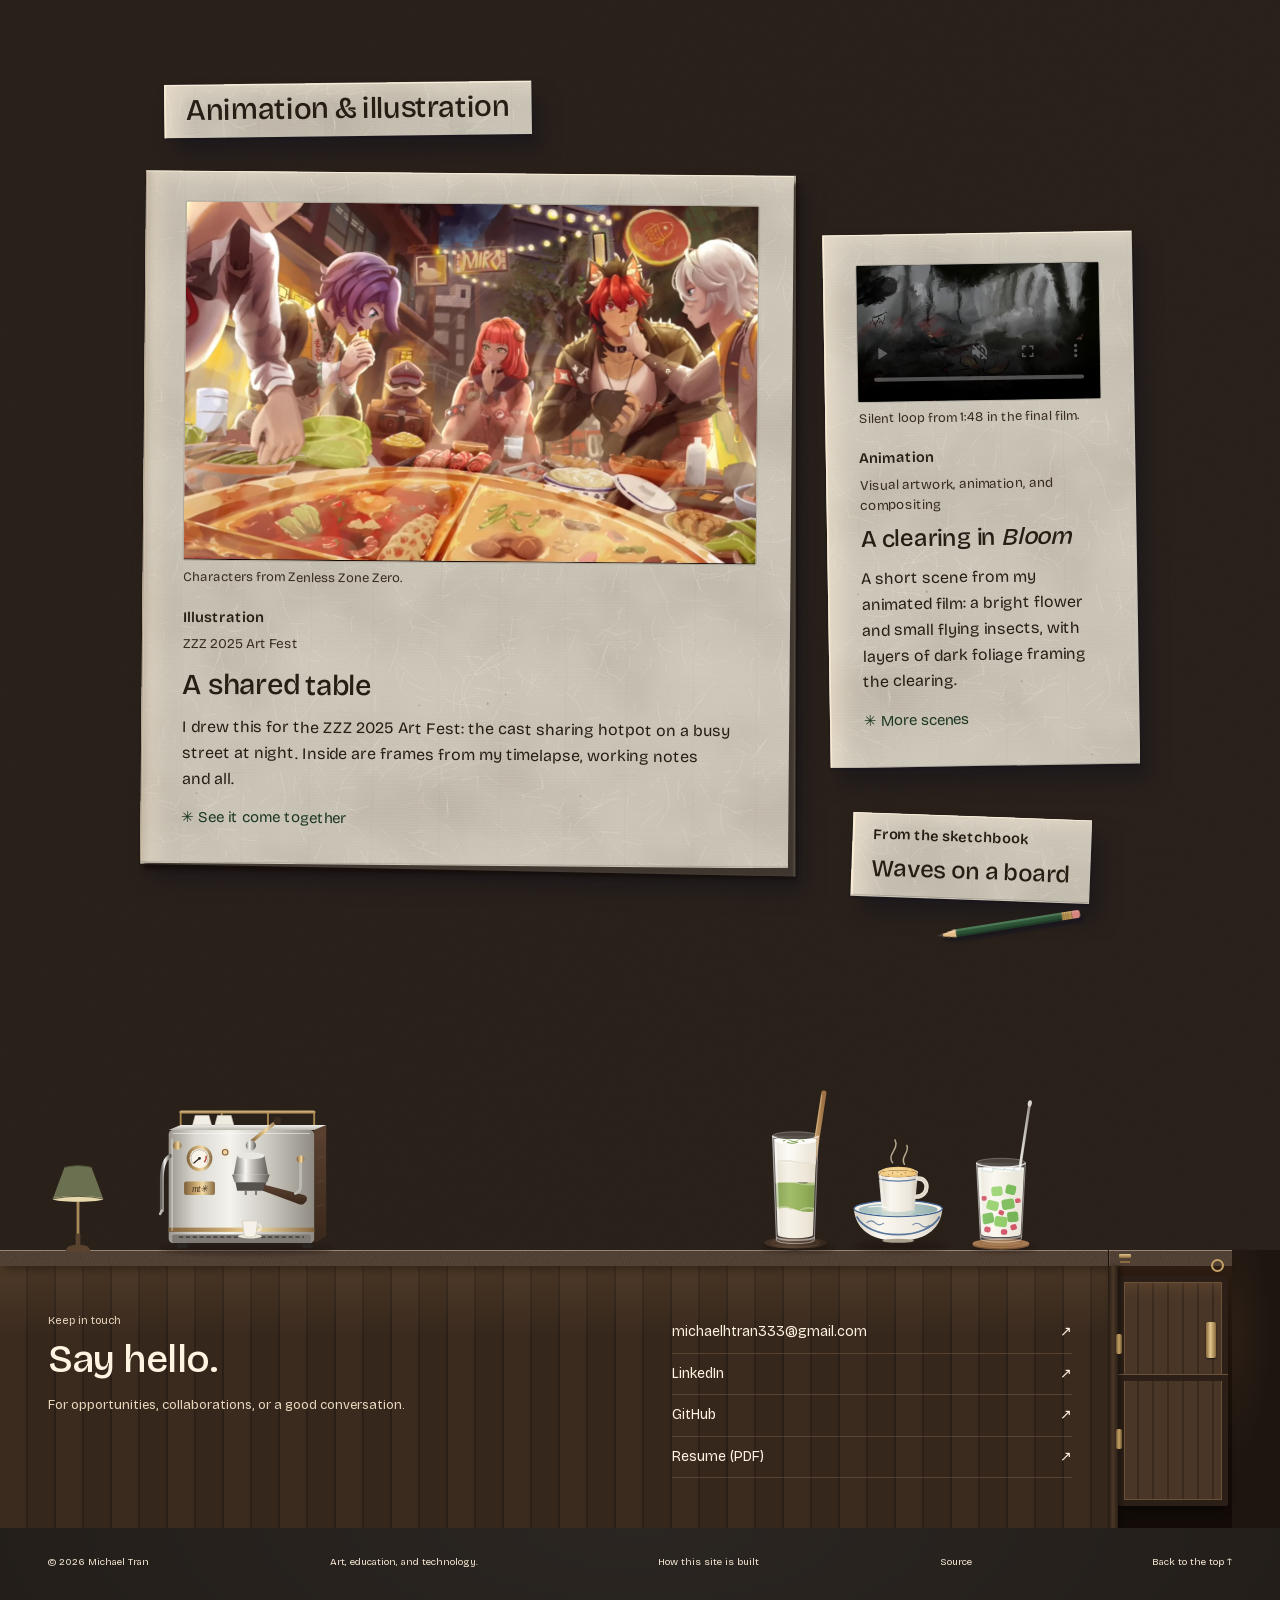
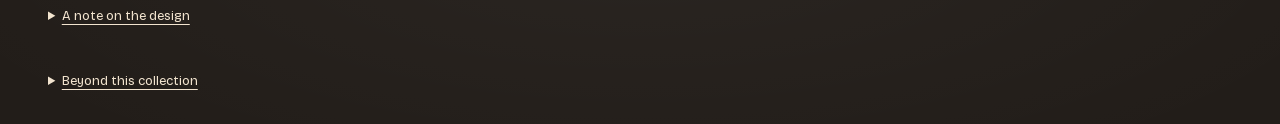
==== commit bbd555bd: "Pattern text, AI link and rights line The pattern card is a plain test pattern with a note on what b" ====
--- a/index.html
+++ b/index.html
@@ -325,10 +325,10 @@
                 <img src="assets/tigers-77.webp" srcset="assets/tigers-77-380.webp 380w, assets/tigers-77.webp 760w, assets/tigers-77-1140.webp 1140w" sizes="auto, 100vw" alt="The pattern repeated: orange sevens stacked in a zigzag on black, with sketched tigers sitting and lying on their ledges." width="760" height="380" loading="lazy">
               </div>
               <div>
-                <p class="kicker">Reunion apparel</p>
-                <p class="meta">A test pattern for a Class of 1977 client</p>
+                <p class="kicker">Pattern design</p>
+                <p class="meta">Test pattern</p>
                 <h3 id="pattern-title">A repeating 7, with tigers</h3>
-                <p>Sevens in a seamless repeat, with tigers I sketched resting on their ledges. The hard part was making the sevens, the number of tigers and the tile size line up, so the repeat never shows a seam.</p>
+                <p>Sevens stacked in a zigzag, with tigers I sketched resting on their ledges. Building it taught me how a repeat works: the sevens, the number of tigers and the tile size all have to line up before the seam disappears.</p>
               </div>
             </div>
           </article>
@@ -639,7 +639,7 @@
         <p>I won’t use AI to generate my art. The skill of seeing, of discernment, is something I think we’re actively losing, along with our patience for nuance. Exploring why something is the way it is, at a fundamental level, is part of art. I won’t let a tool replace that, or my own growth.</p>
         <h3>The costs</h3>
         <p>I’m also worried about AI’s environmental costs and what it means for well-being, privacy, and jobs. That’s part of why I tried RWKV, a model built to use memory differently, to see what I could run on my own hardware. It’s an early experiment, not an answer to those concerns.</p>
-        <p><a href="#rwkv-story" data-story="rwkv-story">Read about the RWKV experiment →</a> · <a href="colophon.html#credits">How I use AI on this site →</a></p>
+        <p><a href="#rwkv-story" data-story="rwkv-story">Read about the RWKV experiment →</a> · <a href="colophon.html#ai">How I use AI on this site →</a></p>
         <a class="story-return" href="#work">Back to the collection ↑</a>
       </article>
       <article id="teaching-story" class="story">
